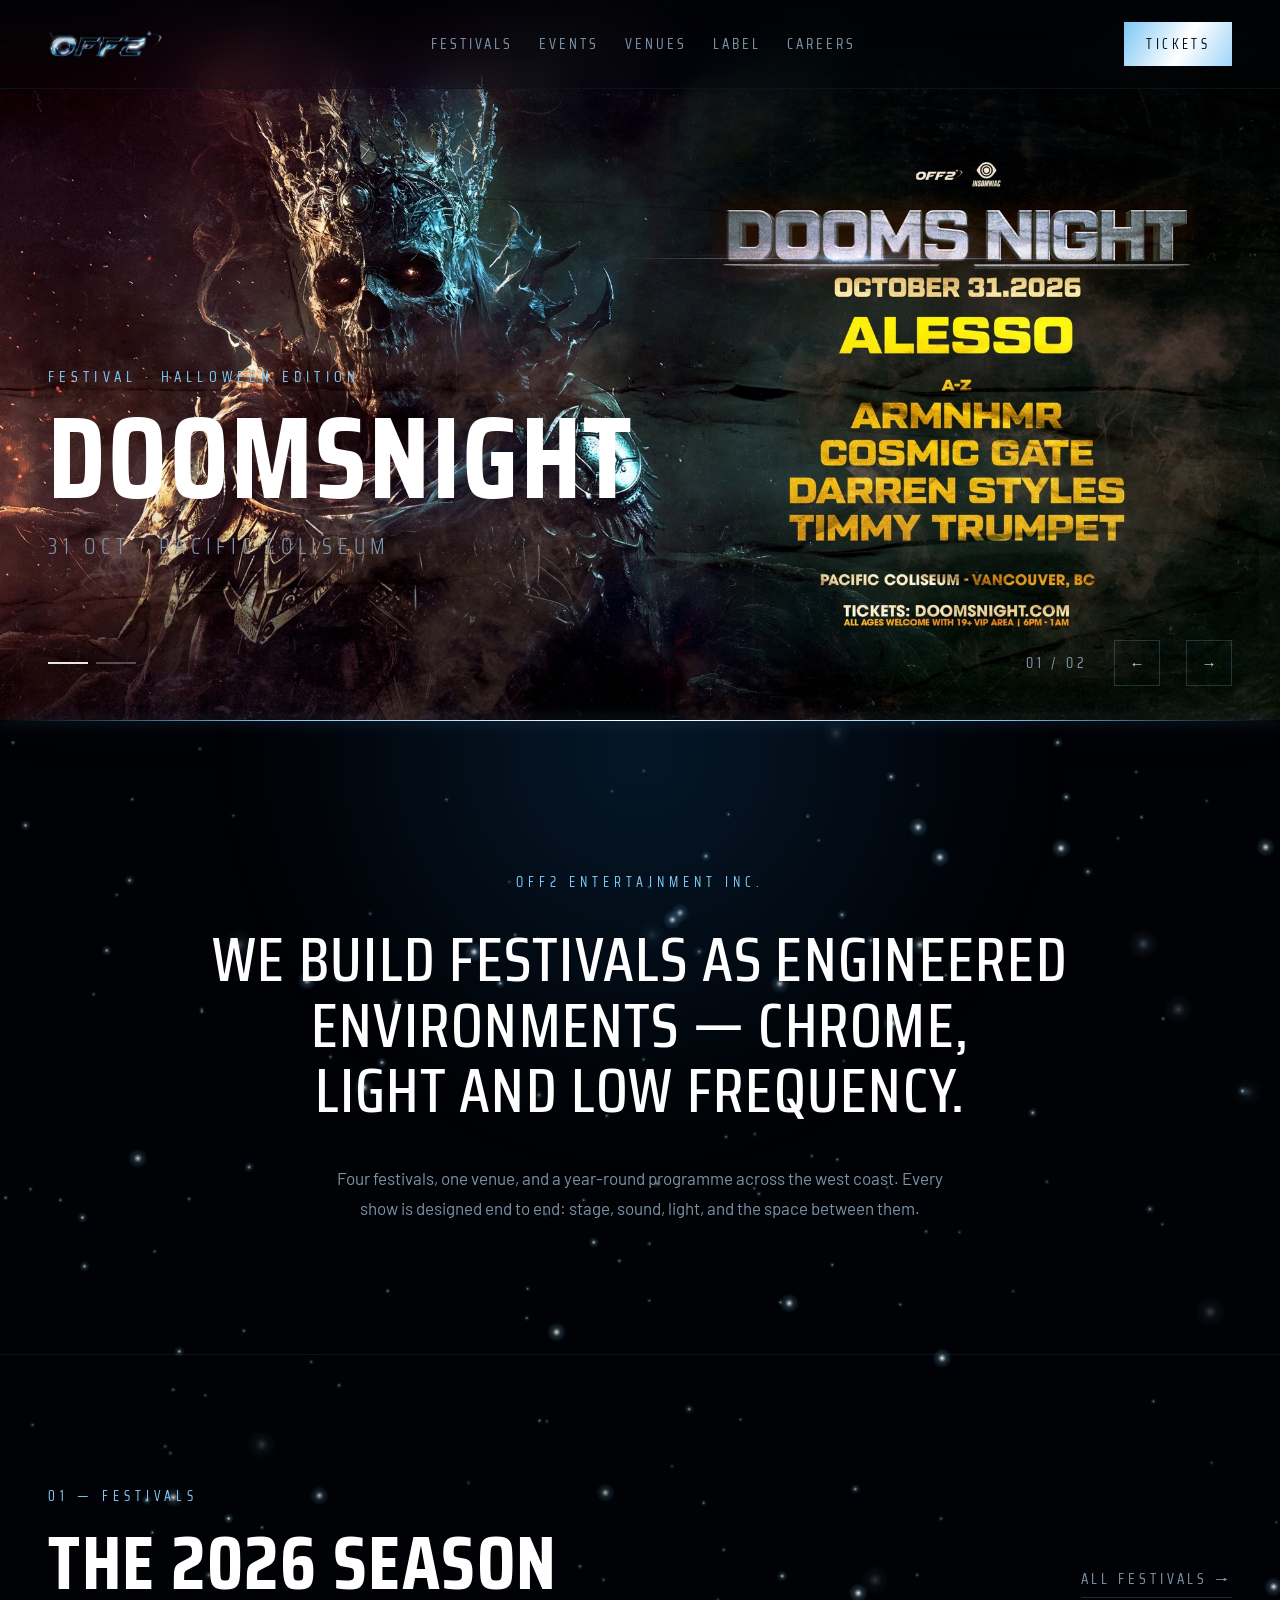
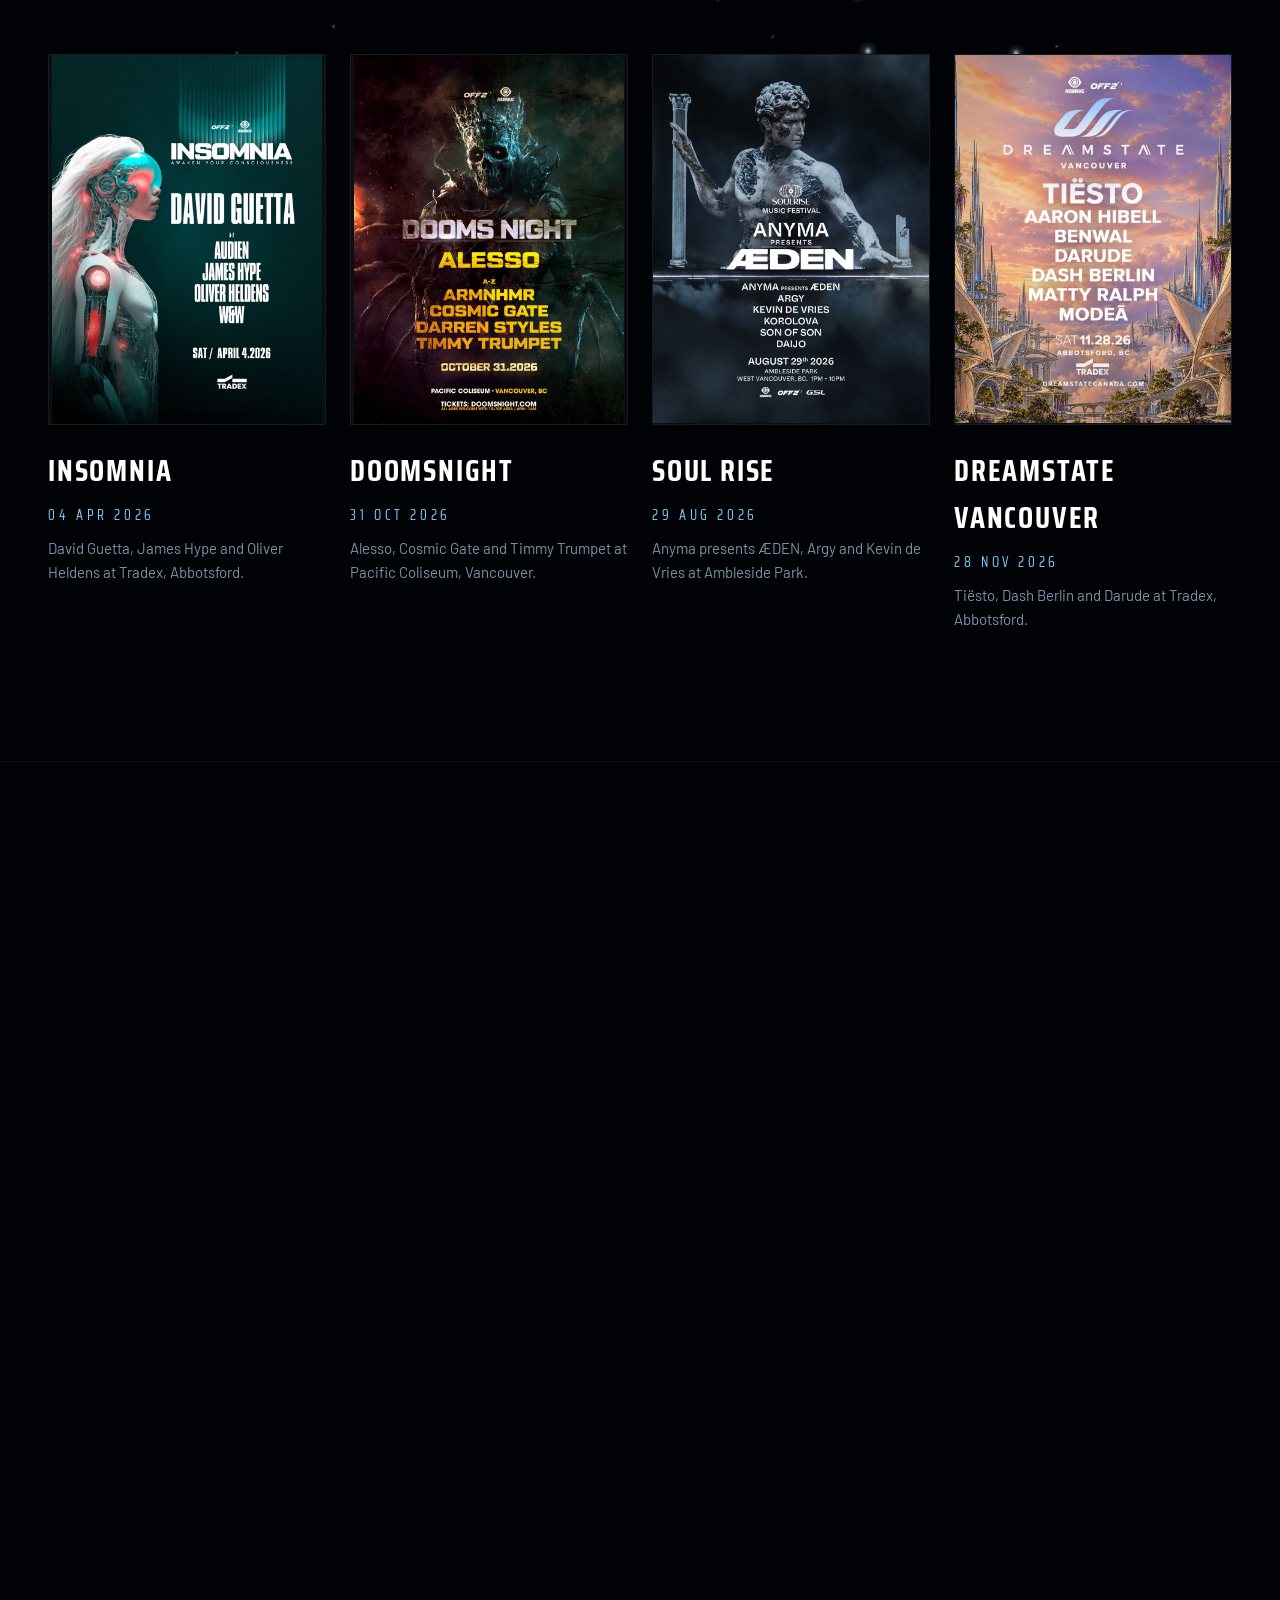
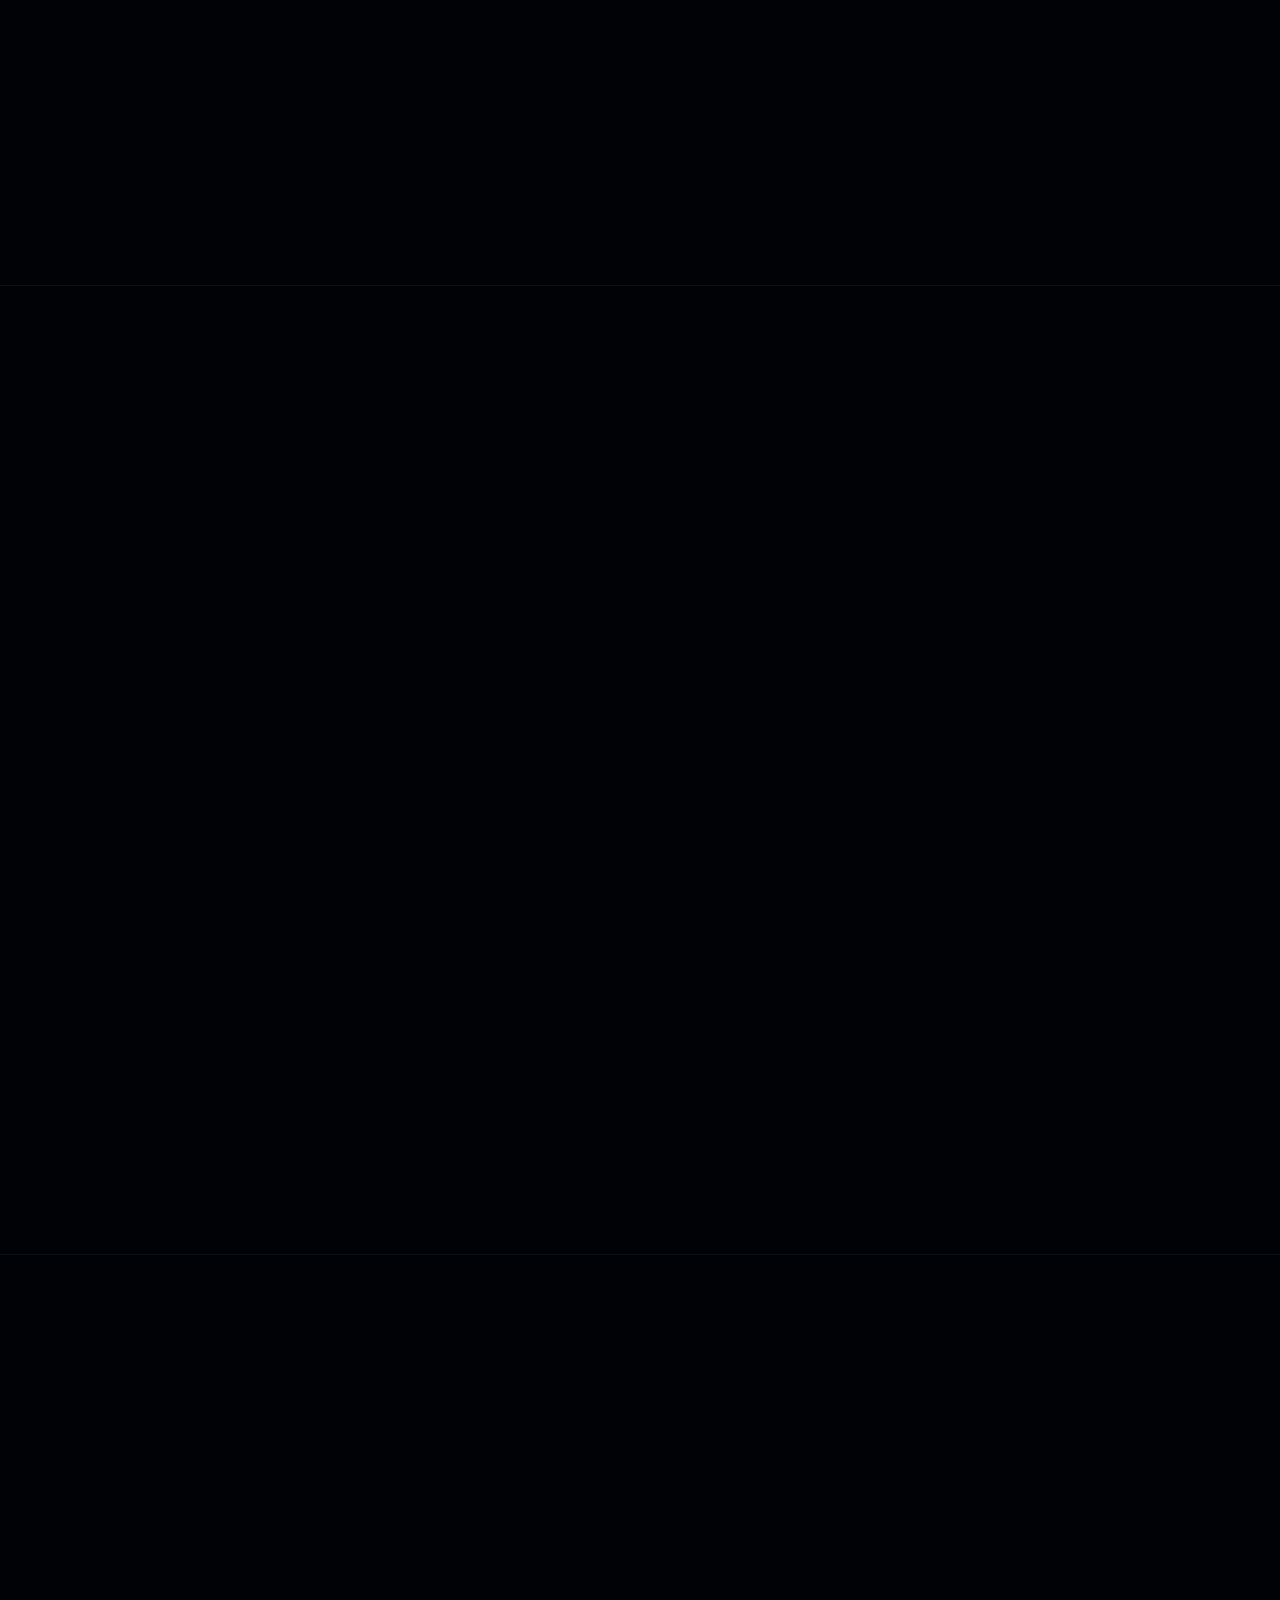
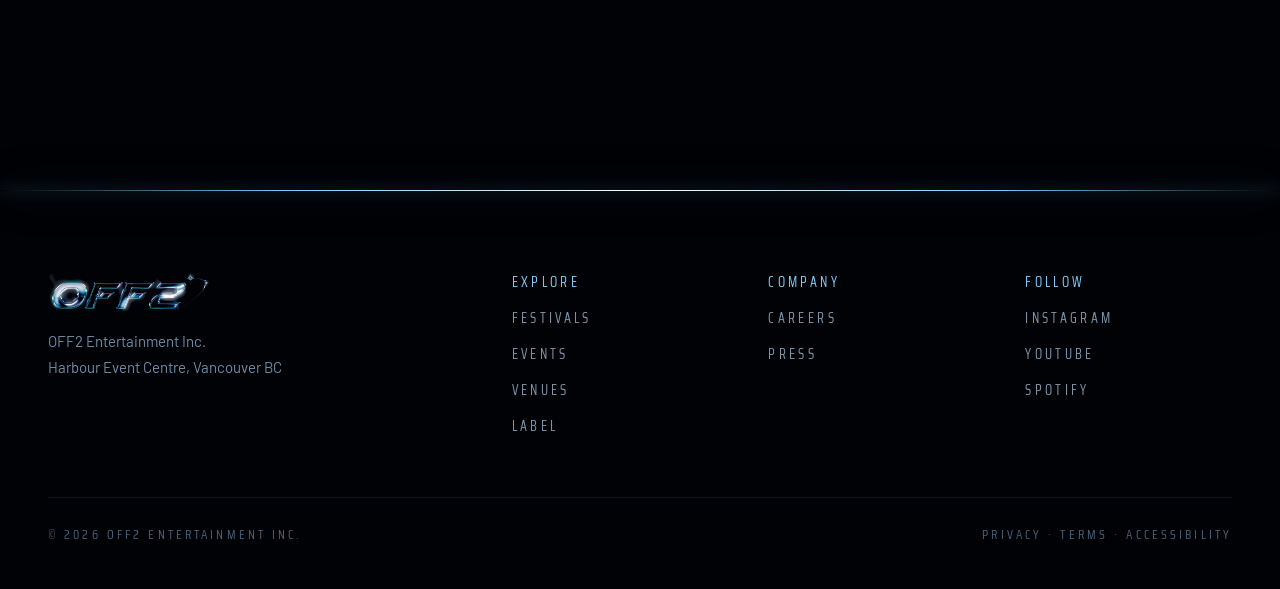
==== index.html @ cd8ee205 "Sync Harbour events from Tixr" ====
<!DOCTYPE html>
<html lang="en">
<head>
<meta charset="utf-8">
<meta name="viewport" content="width=device-width, initial-scale=1">
<title>OFF2 Entertainment — Festivals, Events &amp; the Harbour Event Centre</title>
<meta name="description" content="OFF2 Entertainment Inc. produces four festivals, a year-round event series and operates the Harbour Event Centre on the west coast.">
<link rel="preconnect" href="https://fonts.googleapis.com" />
<link rel="preconnect" href="https://fonts.gstatic.com" crossorigin="" />
<link href="https://fonts.googleapis.com/css2?family=Saira+Condensed:wght@200;300;400;500;600;700;800;900&family=Barlow:wght@300;400;500&display=swap" rel="stylesheet" />
<link rel="stylesheet" href="css/style.css">
</head>
<body>
<div class="wrap">

  <!-- ============ NAV ============ -->
  <nav class="nav" id="site-nav">
    <a href="index.html" class="nav__logo" data-cms="nav.logo" aria-label="OFF2 — home"><img src="images/off2-logo.png" alt="OFF2"></a>
    <div class="nav__links">
      <a href="festivals.html">Festivals</a>
      <a href="events.html">Events</a>
      <a href="venues.html">Venues</a>
      <a href="label.html">Label</a>
      <a href="careers.html">Careers</a>
    </div>
    <a href="events.html" class="nav__cta">Tickets</a>
    <button type="button" class="nav__toggle" id="nav-toggle" aria-label="Toggle menu" aria-expanded="false">
      <svg width="20" height="20" viewBox="0 0 24 24" fill="none" stroke="currentColor" stroke-width="2" stroke-linecap="round"><path d="M3 6h18M3 12h18M3 18h18"/></svg>
    </button>
  </nav>

  <!--
    Pinned backdrop: the starfield and the hero carousel stay stuck to the
    top of the viewport while .page-flow scrolls up over them. Everything in
    .page-flow is opaque so the hero is covered, not seen through. The beam
    sits at the top of .page-flow, so it rides up with the content.
  -->
  <div class="hero-stack">

  <!-- ============ SKY / STARFIELD BACKGROUND ============ -->
  <div class="sky" aria-hidden="true">
    <div class="sky__layer" style="animation: off2Twinkle 7s ease-in-out infinite, off2Float 46s ease-in-out infinite; background-image: radial-gradient(circle 3.2px at 41.22% 52.37%, rgba(226,244,255,0.57) 0%, rgba(226,244,255,0.31) 18%, rgba(150,214,255,0.13) 42%, rgba(150,214,255,0) 100%), radial-gradient(circle 3.2px at 47.81% 11.27%, rgba(226,244,255,0.38) 0%, rgba(226,244,255,0.21) 18%, rgba(150,214,255,0.08) 42%, rgba(150,214,255,0) 100%), radial-gradient(circle 3.2px at 42.50% 89.05%, rgba(226,244,255,0.47) 0%, rgba(226,244,255,0.26) 18%, rgba(150,214,255,0.10) 42%, rgba(150,214,255,0) 100%), radial-gradient(circle 3.2px at 63.11% 13.33%, rgba(226,244,255,0.52) 0%, rgba(226,244,255,0.29) 18%, rgba(150,214,255,0.12) 42%, rgba(150,214,255,0) 100%), radial-gradient(circle 3.2px at 13.53% 60.72%, rgba(226,244,255,0.53) 0%, rgba(226,244,255,0.29) 18%, rgba(150,214,255,0.12) 42%, rgba(150,214,255,0) 100%), radial-gradient(circle 3.2px at 48.39% 50.07%, rgba(226,244,255,0.64) 0%, rgba(226,244,255,0.35) 18%, rgba(150,214,255,0.14) 42%, rgba(150,214,255,0) 100%), radial-gradient(circle 3.2px at 21.22% 74.80%, rgba(226,244,255,0.36) 0%, rgba(226,244,255,0.20) 18%, rgba(150,214,255,0.08) 42%, rgba(150,214,255,0) 100%), radial-gradient(circle 3.2px at 41.15% 54.80%, rgba(226,244,255,0.64) 0%, rgba(226,244,255,0.35) 18%, rgba(150,214,255,0.14) 42%, rgba(150,214,255,0) 100%), radial-gradient(circle 3.2px at 95.24% 96.37%, rgba(226,244,255,0.52) 0%, rgba(226,244,255,0.29) 18%, rgba(150,214,255,0.12) 42%, rgba(150,214,255,0) 100%), radial-gradient(circle 3.2px at 47.40% 38.08%, rgba(226,244,255,0.60) 0%, rgba(226,244,255,0.33) 18%, rgba(150,214,255,0.13) 42%, rgba(150,214,255,0) 100%), radial-gradient(circle 3.2px at 11.90% 72.52%, rgba(226,244,255,0.65) 0%, rgba(226,244,255,0.36) 18%, rgba(150,214,255,0.14) 42%, rgba(150,214,255,0) 100%), radial-gradient(circle 3.2px at 33.41% 0.96%, rgba(226,244,255,0.52) 0%, rgba(226,244,255,0.28) 18%, rgba(150,214,255,0.11) 42%, rgba(150,214,255,0) 100%), radial-gradient(circle 3.2px at 56.91% 13.17%, rgba(226,244,255,0.58) 0%, rgba(226,244,255,0.32) 18%, rgba(150,214,255,0.13) 42%, rgba(150,214,255,0) 100%), radial-gradient(circle 3.2px at 70.57% 97.71%, rgba(226,244,255,0.43) 0%, rgba(226,244,255,0.23) 18%, rgba(150,214,255,0.09) 42%, rgba(150,214,255,0) 100%), radial-gradient(circle 3.2px at 16.04% 61.18%, rgba(226,244,255,0.41) 0%, rgba(226,244,255,0.23) 18%, rgba(150,214,255,0.09) 42%, rgba(150,214,255,0) 100%), radial-gradient(circle 3.2px at 71.95% 4.30%, rgba(226,244,255,0.42) 0%, rgba(226,244,255,0.23) 18%, rgba(150,214,255,0.09) 42%, rgba(150,214,255,0) 100%), radial-gradient(circle 3.2px at 90.87% 30.06%, rgba(226,244,255,0.59) 0%, rgba(226,244,255,0.32) 18%, rgba(150,214,255,0.13) 42%, rgba(150,214,255,0) 100%), radial-gradient(circle 3.2px at 58.93% 44.08%, rgba(226,244,255,0.50) 0%, rgba(226,244,255,0.27) 18%, rgba(150,214,255,0.11) 42%, rgba(150,214,255,0) 100%), radial-gradient(circle 3.2px at 32.33% 88.22%, rgba(226,244,255,0.49) 0%, rgba(226,244,255,0.27) 18%, rgba(150,214,255,0.11) 42%, rgba(150,214,255,0) 100%), radial-gradient(circle 3.2px at 55.68% 99.73%, rgba(226,244,255,0.61) 0%, rgba(226,244,255,0.34) 18%, rgba(150,214,255,0.13) 42%, rgba(150,214,255,0) 100%), radial-gradient(circle 3.2px at 84.15% 97.11%, rgba(226,244,255,0.65) 0%, rgba(226,244,255,0.36) 18%, rgba(150,214,255,0.14) 42%, rgba(150,214,255,0) 100%), radial-gradient(circle 3.2px at 9.12% 19.82%, rgba(226,244,255,0.45) 0%, rgba(226,244,255,0.25) 18%, rgba(150,214,255,0.10) 42%, rgba(150,214,255,0) 100%), radial-gradient(circle 3.2px at 20.83% 90.29%, rgba(226,244,255,0.52) 0%, rgba(226,244,255,0.28) 18%, rgba(150,214,255,0.11) 42%, rgba(150,214,255,0) 100%), radial-gradient(circle 3.2px at 71.34% 5.61%, rgba(226,244,255,0.57) 0%, rgba(226,244,255,0.31) 18%, rgba(150,214,255,0.13) 42%, rgba(150,214,255,0) 100%), radial-gradient(circle 3.2px at 89.18% 13.41%, rgba(226,244,255,0.63) 0%, rgba(226,244,255,0.34) 18%, rgba(150,214,255,0.14) 42%, rgba(150,214,255,0) 100%), radial-gradient(circle 3.2px at 39.79% 18.74%, rgba(226,244,255,0.36) 0%, rgba(226,244,255,0.20) 18%, rgba(150,214,255,0.08) 42%, rgba(150,214,255,0) 100%), radial-gradient(circle 3.2px at 15.77% 29.47%, rgba(226,244,255,0.65) 0%, rgba(226,244,255,0.36) 18%, rgba(150,214,255,0.14) 42%, rgba(150,214,255,0) 100%), radial-gradient(circle 3.2px at 26.49% 60.36%, rgba(226,244,255,0.57) 0%, rgba(226,244,255,0.32) 18%, rgba(150,214,255,0.13) 42%, rgba(150,214,255,0) 100%), radial-gradient(circle 3.2px at 10.33% 11.93%, rgba(226,244,255,0.55) 0%, rgba(226,244,255,0.30) 18%, rgba(150,214,255,0.12) 42%, rgba(150,214,255,0) 100%), radial-gradient(circle 3.2px at 65.41% 41.70%, rgba(226,244,255,0.54) 0%, rgba(226,244,255,0.30) 18%, rgba(150,214,255,0.12) 42%, rgba(150,214,255,0) 100%), radial-gradient(circle 3.2px at 32.35% 88.47%, rgba(226,244,255,0.37) 0%, rgba(226,244,255,0.20) 18%, rgba(150,214,255,0.08) 42%, rgba(150,214,255,0) 100%), radial-gradient(circle 3.2px at 56.72% 39.82%, rgba(226,244,255,0.60) 0%, rgba(226,244,255,0.33) 18%, rgba(150,214,255,0.13) 42%, rgba(150,214,255,0) 100%), radial-gradient(circle 3.2px at 71.91% 27.25%, rgba(226,244,255,0.39) 0%, rgba(226,244,255,0.21) 18%, rgba(150,214,255,0.08) 42%, rgba(150,214,255,0) 100%), radial-gradient(circle 3.2px at 63.97% 15.32%, rgba(226,244,255,0.41) 0%, rgba(226,244,255,0.23) 18%, rgba(150,214,255,0.09) 42%, rgba(150,214,255,0) 100%), radial-gradient(circle 3.2px at 59.29% 44.53%, rgba(226,244,255,0.63) 0%, rgba(226,244,255,0.35) 18%, rgba(150,214,255,0.14) 42%, rgba(150,214,255,0) 100%), radial-gradient(circle 3.2px at 13.31% 65.96%, rgba(226,244,255,0.48) 0%, rgba(226,244,255,0.26) 18%, rgba(150,214,255,0.11) 42%, rgba(150,214,255,0) 100%), radial-gradient(circle 3.2px at 71.65% 76.03%, rgba(226,244,255,0.50) 0%, rgba(226,244,255,0.27) 18%, rgba(150,214,255,0.11) 42%, rgba(150,214,255,0) 100%), radial-gradient(circle 3.2px at 22.24% 74.10%, rgba(226,244,255,0.47) 0%, rgba(226,244,255,0.26) 18%, rgba(150,214,255,0.10) 42%, rgba(150,214,255,0) 100%), radial-gradient(circle 3.2px at 1.02% 7.24%, rgba(226,244,255,0.63) 0%, rgba(226,244,255,0.35) 18%, rgba(150,214,255,0.14) 42%, rgba(150,214,255,0) 100%), radial-gradient(circle 3.2px at 7.31% 28.04%, rgba(226,244,255,0.48) 0%, rgba(226,244,255,0.26) 18%, rgba(150,214,255,0.10) 42%, rgba(150,214,255,0) 100%), radial-gradient(circle 3.2px at 28.91% 21.38%, rgba(226,244,255,0.49) 0%, rgba(226,244,255,0.27) 18%, rgba(150,214,255,0.11) 42%, rgba(150,214,255,0) 100%), radial-gradient(circle 3.2px at 90.11% 61.68%, rgba(226,244,255,0.60) 0%, rgba(226,244,255,0.33) 18%, rgba(150,214,255,0.13) 42%, rgba(150,214,255,0) 100%), radial-gradient(circle 3.2px at 12.65% 92.05%, rgba(226,244,255,0.46) 0%, rgba(226,244,255,0.25) 18%, rgba(150,214,255,0.10) 42%, rgba(150,214,255,0) 100%), radial-gradient(circle 3.2px at 42.72% 63.33%, rgba(226,244,255,0.40) 0%, rgba(226,244,255,0.22) 18%, rgba(150,214,255,0.09) 42%, rgba(150,214,255,0) 100%), radial-gradient(circle 3.2px at 72.36% 47.65%, rgba(226,244,255,0.53) 0%, rgba(226,244,255,0.29) 18%, rgba(150,214,255,0.12) 42%, rgba(150,214,255,0) 100%), radial-gradient(circle 3.2px at 99.72% 71.68%, rgba(226,244,255,0.34) 0%, rgba(226,244,255,0.19) 18%, rgba(150,214,255,0.07) 42%, rgba(150,214,255,0) 100%), radial-gradient(circle 3.2px at 18.23% 13.28%, rgba(226,244,255,0.43) 0%, rgba(226,244,255,0.23) 18%, rgba(150,214,255,0.09) 42%, rgba(150,214,255,0) 100%), radial-gradient(circle 3.2px at 74.96% 47.70%, rgba(226,244,255,0.39) 0%, rgba(226,244,255,0.21) 18%, rgba(150,214,255,0.09) 42%, rgba(150,214,255,0) 100%), radial-gradient(circle 3.2px at 36.60% 68.42%, rgba(226,244,255,0.35) 0%, rgba(226,244,255,0.19) 18%, rgba(150,214,255,0.08) 42%, rgba(150,214,255,0) 100%), radial-gradient(circle 3.2px at 0.44% 44.86%, rgba(226,244,255,0.63) 0%, rgba(226,244,255,0.35) 18%, rgba(150,214,255,0.14) 42%, rgba(150,214,255,0) 100%), radial-gradient(circle 3.2px at 62.03% 3.39%, rgba(226,244,255,0.40) 0%, rgba(226,244,255,0.22) 18%, rgba(150,214,255,0.09) 42%, rgba(150,214,255,0) 100%), radial-gradient(circle 3.2px at 52.50% 67.05%, rgba(226,244,255,0.35) 0%, rgba(226,244,255,0.19) 18%, rgba(150,214,255,0.08) 42%, rgba(150,214,255,0) 100%), radial-gradient(circle 3.2px at 50.74% 48.66%, rgba(226,244,255,0.52) 0%, rgba(226,244,255,0.29) 18%, rgba(150,214,255,0.11) 42%, rgba(150,214,255,0) 100%), radial-gradient(circle 3.2px at 81.79% 43.54%, rgba(226,244,255,0.46) 0%, rgba(226,244,255,0.25) 18%, rgba(150,214,255,0.10) 42%, rgba(150,214,255,0) 100%), radial-gradient(circle 3.2px at 26.06% 80.28%, rgba(226,244,255,0.55) 0%, rgba(226,244,255,0.30) 18%, rgba(150,214,255,0.12) 42%, rgba(150,214,255,0) 100%), radial-gradient(circle 3.2px at 73.52% 71.37%, rgba(226,244,255,0.49) 0%, rgba(226,244,255,0.27) 18%, rgba(150,214,255,0.11) 42%, rgba(150,214,255,0) 100%), radial-gradient(circle 3.2px at 67.37% 88.82%, rgba(226,244,255,0.34) 0%, rgba(226,244,255,0.19) 18%, rgba(150,214,255,0.08) 42%, rgba(150,214,255,0) 100%), radial-gradient(circle 3.2px at 45.32% 75.32%, rgba(226,244,255,0.59) 0%, rgba(226,244,255,0.32) 18%, rgba(150,214,255,0.13) 42%, rgba(150,214,255,0) 100%), radial-gradient(circle 3.2px at 63.98% 3.64%, rgba(226,244,255,0.50) 0%, rgba(226,244,255,0.27) 18%, rgba(150,214,255,0.11) 42%, rgba(150,214,255,0) 100%), radial-gradient(circle 3.2px at 82.55% 81.93%, rgba(226,244,255,0.43) 0%, rgba(226,244,255,0.24) 18%, rgba(150,214,255,0.09) 42%, rgba(150,214,255,0) 100%), radial-gradient(circle 3.2px at 34.89% 11.95%, rgba(226,244,255,0.49) 0%, rgba(226,244,255,0.27) 18%, rgba(150,214,255,0.11) 42%, rgba(150,214,255,0) 100%), radial-gradient(circle 3.2px at 47.15% 76.43%, rgba(226,244,255,0.46) 0%, rgba(226,244,255,0.25) 18%, rgba(150,214,255,0.10) 42%, rgba(150,214,255,0) 100%), radial-gradient(circle 3.2px at 56.08% 78.08%, rgba(226,244,255,0.37) 0%, rgba(226,244,255,0.21) 18%, rgba(150,214,255,0.08) 42%, rgba(150,214,255,0) 100%), radial-gradient(circle 3.2px at 45.59% 45.05%, rgba(226,244,255,0.59) 0%, rgba(226,244,255,0.33) 18%, rgba(150,214,255,0.13) 42%, rgba(150,214,255,0) 100%), radial-gradient(circle 3.2px at 69.32% 43.98%, rgba(226,244,255,0.49) 0%, rgba(226,244,255,0.27) 18%, rgba(150,214,255,0.11) 42%, rgba(150,214,255,0) 100%), radial-gradient(circle 3.2px at 90.81% 47.05%, rgba(226,244,255,0.43) 0%, rgba(226,244,255,0.24) 18%, rgba(150,214,255,0.09) 42%, rgba(150,214,255,0) 100%), radial-gradient(circle 3.2px at 2.38% 44.14%, rgba(226,244,255,0.52) 0%, rgba(226,244,255,0.29) 18%, rgba(150,214,255,0.11) 42%, rgba(150,214,255,0) 100%), radial-gradient(circle 3.2px at 14.78% 44.95%, rgba(226,244,255,0.58) 0%, rgba(226,244,255,0.32) 18%, rgba(150,214,255,0.13) 42%, rgba(150,214,255,0) 100%), radial-gradient(circle 3.2px at 4.72% 45.05%, rgba(226,244,255,0.65) 0%, rgba(226,244,255,0.36) 18%, rgba(150,214,255,0.14) 42%, rgba(150,214,255,0) 100%), radial-gradient(circle 3.2px at 57.85% 63.18%, rgba(226,244,255,0.43) 0%, rgba(226,244,255,0.23) 18%, rgba(150,214,255,0.09) 42%, rgba(150,214,255,0) 100%), radial-gradient(circle 3.2px at 50.29% 9.58%, rgba(226,244,255,0.43) 0%, rgba(226,244,255,0.24) 18%, rgba(150,214,255,0.09) 42%, rgba(150,214,255,0) 100%), radial-gradient(circle 3.2px at 94.27% 12.06%, rgba(226,244,255,0.38) 0%, rgba(226,244,255,0.21) 18%, rgba(150,214,255,0.08) 42%, rgba(150,214,255,0) 100%), radial-gradient(circle 3.2px at 59.52% 98.08%, rgba(226,244,255,0.47) 0%, rgba(226,244,255,0.26) 18%, rgba(150,214,255,0.10) 42%, rgba(150,214,255,0) 100%), radial-gradient(circle 3.2px at 73.89% 26.47%, rgba(226,244,255,0.56) 0%, rgba(226,244,255,0.31) 18%, rgba(150,214,255,0.12) 42%, rgba(150,214,255,0) 100%), radial-gradient(circle 3.2px at 12.90% 65.41%, rgba(226,244,255,0.48) 0%, rgba(226,244,255,0.26) 18%, rgba(150,214,255,0.11) 42%, rgba(150,214,255,0) 100%), radial-gradient(circle 3.2px at 85.84% 99.47%, rgba(226,244,255,0.35) 0%, rgba(226,244,255,0.19) 18%, rgba(150,214,255,0.08) 42%, rgba(150,214,255,0) 100%), radial-gradient(circle 3.2px at 36.34% 87.98%, rgba(226,244,255,0.37) 0%, rgba(226,244,255,0.21) 18%, rgba(150,214,255,0.08) 42%, rgba(150,214,255,0) 100%), radial-gradient(circle 3.2px at 18.51% 82.48%, rgba(226,244,255,0.46) 0%, rgba(226,244,255,0.26) 18%, rgba(150,214,255,0.10) 42%, rgba(150,214,255,0) 100%), radial-gradient(circle 3.2px at 50.71% 19.18%, rgba(226,244,255,0.51) 0%, rgba(226,244,255,0.28) 18%, rgba(150,214,255,0.11) 42%, rgba(150,214,255,0) 100%), radial-gradient(circle 3.2px at 40.25% 23.13%, rgba(226,244,255,0.65) 0%, rgba(226,244,255,0.36) 18%, rgba(150,214,255,0.14) 42%, rgba(150,214,255,0) 100%), radial-gradient(circle 3.2px at 14.96% 3.80%, rgba(226,244,255,0.44) 0%, rgba(226,244,255,0.24) 18%, rgba(150,214,255,0.10) 42%, rgba(150,214,255,0) 100%), radial-gradient(circle 3.2px at 42.63% 46.21%, rgba(226,244,255,0.65) 0%, rgba(226,244,255,0.36) 18%, rgba(150,214,255,0.14) 42%, rgba(150,214,255,0) 100%), radial-gradient(circle 3.2px at 24.32% 58.43%, rgba(226,244,255,0.51) 0%, rgba(226,244,255,0.28) 18%, rgba(150,214,255,0.11) 42%, rgba(150,214,255,0) 100%), radial-gradient(circle 3.2px at 13.45% 1.98%, rgba(226,244,255,0.57) 0%, rgba(226,244,255,0.32) 18%, rgba(150,214,255,0.13) 42%, rgba(150,214,255,0) 100%), radial-gradient(circle 3.2px at 71.70% 10.77%, rgba(226,244,255,0.45) 0%, rgba(226,244,255,0.25) 18%, rgba(150,214,255,0.10) 42%, rgba(150,214,255,0) 100%), radial-gradient(circle 3.2px at 42.15% 63.28%, rgba(226,244,255,0.66) 0%, rgba(226,244,255,0.36) 18%, rgba(150,214,255,0.14) 42%, rgba(150,214,255,0) 100%), radial-gradient(circle 3.2px at 88.76% 9.67%, rgba(226,244,255,0.45) 0%, rgba(226,244,255,0.25) 18%, rgba(150,214,255,0.10) 42%, rgba(150,214,255,0) 100%), radial-gradient(circle 3.2px at 58.97% 39.58%, rgba(226,244,255,0.44) 0%, rgba(226,244,255,0.24) 18%, rgba(150,214,255,0.10) 42%, rgba(150,214,255,0) 100%), radial-gradient(circle 3.2px at 65.02% 50.40%, rgba(226,244,255,0.64) 0%, rgba(226,244,255,0.35) 18%, rgba(150,214,255,0.14) 42%, rgba(150,214,255,0) 100%), radial-gradient(circle 3.2px at 60.37% 81.14%, rgba(226,244,255,0.37) 0%, rgba(226,244,255,0.20) 18%, rgba(150,214,255,0.08) 42%, rgba(150,214,255,0) 100%), radial-gradient(circle 3.2px at 15.58% 92.71%, rgba(226,244,255,0.51) 0%, rgba(226,244,255,0.28) 18%, rgba(150,214,255,0.11) 42%, rgba(150,214,255,0) 100%), radial-gradient(circle 3.2px at 60.97% 53.50%, rgba(226,244,255,0.65) 0%, rgba(226,244,255,0.36) 18%, rgba(150,214,255,0.14) 42%, rgba(150,214,255,0) 100%), radial-gradient(circle 3.2px at 38.38% 31.61%, rgba(226,244,255,0.62) 0%, rgba(226,244,255,0.34) 18%, rgba(150,214,255,0.14) 42%, rgba(150,214,255,0) 100%), radial-gradient(circle 3.2px at 79.15% 52.59%, rgba(226,244,255,0.36) 0%, rgba(226,244,255,0.20) 18%, rgba(150,214,255,0.08) 42%, rgba(150,214,255,0) 100%), radial-gradient(circle 3.2px at 70.33% 53.68%, rgba(226,244,255,0.53) 0%, rgba(226,244,255,0.29) 18%, rgba(150,214,255,0.12) 42%, rgba(150,214,255,0) 100%), radial-gradient(circle 3.2px at 25.82% 33.22%, rgba(226,244,255,0.55) 0%, rgba(226,244,255,0.30) 18%, rgba(150,214,255,0.12) 42%, rgba(150,214,255,0) 100%), radial-gradient(circle 3.2px at 54.97% 70.08%, rgba(226,244,255,0.65) 0%, rgba(226,244,255,0.36) 18%, rgba(150,214,255,0.14) 42%, rgba(150,214,255,0) 100%), radial-gradient(circle 3.2px at 56.54% 73.96%, rgba(226,244,255,0.54) 0%, rgba(226,244,255,0.30) 18%, rgba(150,214,255,0.12) 42%, rgba(150,214,255,0) 100%), radial-gradient(circle 3.2px at 15.62% 7.76%, rgba(226,244,255,0.44) 0%, rgba(226,244,255,0.24) 18%, rgba(150,214,255,0.10) 42%, rgba(150,214,255,0) 100%), radial-gradient(circle 3.2px at 34.17% 87.74%, rgba(226,244,255,0.54) 0%, rgba(226,244,255,0.30) 18%, rgba(150,214,255,0.12) 42%, rgba(150,214,255,0) 100%), radial-gradient(circle 3.2px at 63.42% 41.41%, rgba(226,244,255,0.51) 0%, rgba(226,244,255,0.28) 18%, rgba(150,214,255,0.11) 42%, rgba(150,214,255,0) 100%), radial-gradient(circle 3.2px at 19.05% 55.85%, rgba(226,244,255,0.63) 0%, rgba(226,244,255,0.34) 18%, rgba(150,214,255,0.14) 42%, rgba(150,214,255,0) 100%), radial-gradient(circle 3.2px at 84.97% 82.86%, rgba(226,244,255,0.65) 0%, rgba(226,244,255,0.36) 18%, rgba(150,214,255,0.14) 42%, rgba(150,214,255,0) 100%), radial-gradient(circle 3.2px at 20.47% 72.11%, rgba(226,244,255,0.58) 0%, rgba(226,244,255,0.32) 18%, rgba(150,214,255,0.13) 42%, rgba(150,214,255,0) 100%), radial-gradient(circle 3.2px at 2.54% 63.63%, rgba(226,244,255,0.51) 0%, rgba(226,244,255,0.28) 18%, rgba(150,214,255,0.11) 42%, rgba(150,214,255,0) 100%), radial-gradient(circle 3.2px at 79.43% 95.00%, rgba(226,244,255,0.38) 0%, rgba(226,244,255,0.21) 18%, rgba(150,214,255,0.08) 42%, rgba(150,214,255,0) 100%), radial-gradient(circle 3.2px at 71.74% 93.27%, rgba(226,244,255,0.44) 0%, rgba(226,244,255,0.24) 18%, rgba(150,214,255,0.10) 42%, rgba(150,214,255,0) 100%), radial-gradient(circle 3.2px at 50.28% 33.42%, rgba(226,244,255,0.49) 0%, rgba(226,244,255,0.27) 18%, rgba(150,214,255,0.11) 42%, rgba(150,214,255,0) 100%), radial-gradient(circle 3.2px at 87.01% 0.81%, rgba(226,244,255,0.44) 0%, rgba(226,244,255,0.24) 18%, rgba(150,214,255,0.10) 42%, rgba(150,214,255,0) 100%), radial-gradient(circle 3.2px at 40.04% 26.79%, rgba(226,244,255,0.52) 0%, rgba(226,244,255,0.29) 18%, rgba(150,214,255,0.11) 42%, rgba(150,214,255,0) 100%), radial-gradient(circle 3.2px at 12.08% 49.29%, rgba(226,244,255,0.49) 0%, rgba(226,244,255,0.27) 18%, rgba(150,214,255,0.11) 42%, rgba(150,214,255,0) 100%), radial-gradient(circle 3.2px at 65.91% 33.55%, rgba(226,244,255,0.37) 0%, rgba(226,244,255,0.21) 18%, rgba(150,214,255,0.08) 42%, rgba(150,214,255,0) 100%), radial-gradient(circle 3.2px at 41.99% 23.42%, rgba(226,244,255,0.46) 0%, rgba(226,244,255,0.25) 18%, rgba(150,214,255,0.10) 42%, rgba(150,214,255,0) 100%), radial-gradient(circle 3.2px at 30.29% 52.56%, rgba(226,244,255,0.66) 0%, rgba(226,244,255,0.36) 18%, rgba(150,214,255,0.14) 42%, rgba(150,214,255,0) 100%), radial-gradient(circle 3.2px at 94.65% 66.76%, rgba(226,244,255,0.35) 0%, rgba(226,244,255,0.19) 18%, rgba(150,214,255,0.08) 42%, rgba(150,214,255,0) 100%), radial-gradient(circle 3.2px at 50.73% 53.36%, rgba(226,244,255,0.46) 0%, rgba(226,244,255,0.25) 18%, rgba(150,214,255,0.10) 42%, rgba(150,214,255,0) 100%), radial-gradient(circle 3.2px at 87.35% 15.15%, rgba(226,244,255,0.45) 0%, rgba(226,244,255,0.24) 18%, rgba(150,214,255,0.10) 42%, rgba(150,214,255,0) 100%), radial-gradient(circle 3.2px at 15.76% 29.29%, rgba(226,244,255,0.41) 0%, rgba(226,244,255,0.23) 18%, rgba(150,214,255,0.09) 42%, rgba(150,214,255,0) 100%);"></div>
    <div class="sky__layer" style="animation: off2Twinkle 5.2s ease-in-out infinite reverse, off2Float 34s ease-in-out infinite; background-image: radial-gradient(circle 5.5px at 30.93% 28.71%, rgba(236,249,255,0.87) 0%, rgba(236,249,255,0.48) 18%, rgba(126,200,245,0.19) 42%, rgba(126,200,245,0) 100%), radial-gradient(circle 5.5px at 51.33% 43.67%, rgba(236,249,255,0.59) 0%, rgba(236,249,255,0.32) 18%, rgba(126,200,245,0.13) 42%, rgba(126,200,245,0) 100%), radial-gradient(circle 5.5px at 39.08% 27.13%, rgba(236,249,255,0.78) 0%, rgba(236,249,255,0.43) 18%, rgba(126,200,245,0.17) 42%, rgba(126,200,245,0) 100%), radial-gradient(circle 5.5px at 55.15% 16.62%, rgba(236,249,255,0.75) 0%, rgba(236,249,255,0.41) 18%, rgba(126,200,245,0.16) 42%, rgba(126,200,245,0) 100%), radial-gradient(circle 5.5px at 80.68% 37.83%, rgba(236,249,255,0.75) 0%, rgba(236,249,255,0.41) 18%, rgba(126,200,245,0.16) 42%, rgba(126,200,245,0) 100%), radial-gradient(circle 5.5px at 10.29% 86.78%, rgba(236,249,255,0.71) 0%, rgba(236,249,255,0.39) 18%, rgba(126,200,245,0.16) 42%, rgba(126,200,245,0) 100%), radial-gradient(circle 5.5px at 46.39% 48.54%, rgba(236,249,255,0.81) 0%, rgba(236,249,255,0.44) 18%, rgba(126,200,245,0.18) 42%, rgba(126,200,245,0) 100%), radial-gradient(circle 5.5px at 10.12% 18.62%, rgba(236,249,255,0.68) 0%, rgba(236,249,255,0.37) 18%, rgba(126,200,245,0.15) 42%, rgba(126,200,245,0) 100%), radial-gradient(circle 5.5px at 77.45% 90.46%, rgba(236,249,255,0.79) 0%, rgba(236,249,255,0.43) 18%, rgba(126,200,245,0.17) 42%, rgba(126,200,245,0) 100%), radial-gradient(circle 5.5px at 54.62% 24.52%, rgba(236,249,255,0.50) 0%, rgba(236,249,255,0.28) 18%, rgba(126,200,245,0.11) 42%, rgba(126,200,245,0) 100%), radial-gradient(circle 5.5px at 61.11% 76.12%, rgba(236,249,255,0.83) 0%, rgba(236,249,255,0.46) 18%, rgba(126,200,245,0.18) 42%, rgba(126,200,245,0) 100%), radial-gradient(circle 5.5px at 67.14% 99.36%, rgba(236,249,255,0.88) 0%, rgba(236,249,255,0.48) 18%, rgba(126,200,245,0.19) 42%, rgba(126,200,245,0) 100%), radial-gradient(circle 5.5px at 89.83% 45.79%, rgba(236,249,255,0.56) 0%, rgba(236,249,255,0.31) 18%, rgba(126,200,245,0.12) 42%, rgba(126,200,245,0) 100%), radial-gradient(circle 5.5px at 66.82% 68.93%, rgba(236,249,255,0.66) 0%, rgba(236,249,255,0.36) 18%, rgba(126,200,245,0.15) 42%, rgba(126,200,245,0) 100%), radial-gradient(circle 5.5px at 21.45% 97.30%, rgba(236,249,255,0.64) 0%, rgba(236,249,255,0.35) 18%, rgba(126,200,245,0.14) 42%, rgba(126,200,245,0) 100%), radial-gradient(circle 5.5px at 42.10% 36.37%, rgba(236,249,255,0.50) 0%, rgba(236,249,255,0.28) 18%, rgba(126,200,245,0.11) 42%, rgba(126,200,245,0) 100%), radial-gradient(circle 5.5px at 3.33% 4.65%, rgba(236,249,255,0.72) 0%, rgba(236,249,255,0.39) 18%, rgba(126,200,245,0.16) 42%, rgba(126,200,245,0) 100%), radial-gradient(circle 5.5px at 68.03% 23.59%, rgba(236,249,255,0.66) 0%, rgba(236,249,255,0.36) 18%, rgba(126,200,245,0.14) 42%, rgba(126,200,245,0) 100%), radial-gradient(circle 5.5px at 69.62% 10.07%, rgba(236,249,255,0.87) 0%, rgba(236,249,255,0.48) 18%, rgba(126,200,245,0.19) 42%, rgba(126,200,245,0) 100%), radial-gradient(circle 5.5px at 39.97% 93.59%, rgba(236,249,255,0.71) 0%, rgba(236,249,255,0.39) 18%, rgba(126,200,245,0.16) 42%, rgba(126,200,245,0) 100%), radial-gradient(circle 5.5px at 6.44% 46.49%, rgba(236,249,255,0.79) 0%, rgba(236,249,255,0.43) 18%, rgba(126,200,245,0.17) 42%, rgba(126,200,245,0) 100%), radial-gradient(circle 5.5px at 34.33% 98.53%, rgba(236,249,255,0.82) 0%, rgba(236,249,255,0.45) 18%, rgba(126,200,245,0.18) 42%, rgba(126,200,245,0) 100%), radial-gradient(circle 5.5px at 8.29% 93.80%, rgba(236,249,255,0.50) 0%, rgba(236,249,255,0.28) 18%, rgba(126,200,245,0.11) 42%, rgba(126,200,245,0) 100%), radial-gradient(circle 5.5px at 82.63% 7.24%, rgba(236,249,255,0.71) 0%, rgba(236,249,255,0.39) 18%, rgba(126,200,245,0.16) 42%, rgba(126,200,245,0) 100%), radial-gradient(circle 5.5px at 29.84% 33.68%, rgba(236,249,255,0.81) 0%, rgba(236,249,255,0.45) 18%, rgba(126,200,245,0.18) 42%, rgba(126,200,245,0) 100%), radial-gradient(circle 5.5px at 74.48% 25.60%, rgba(236,249,255,0.82) 0%, rgba(236,249,255,0.45) 18%, rgba(126,200,245,0.18) 42%, rgba(126,200,245,0) 100%), radial-gradient(circle 5.5px at 49.59% 99.77%, rgba(236,249,255,0.67) 0%, rgba(236,249,255,0.37) 18%, rgba(126,200,245,0.15) 42%, rgba(126,200,245,0) 100%), radial-gradient(circle 5.5px at 20.77% 88.61%, rgba(236,249,255,0.58) 0%, rgba(236,249,255,0.32) 18%, rgba(126,200,245,0.13) 42%, rgba(126,200,245,0) 100%), radial-gradient(circle 5.5px at 17.86% 71.37%, rgba(236,249,255,0.87) 0%, rgba(236,249,255,0.48) 18%, rgba(126,200,245,0.19) 42%, rgba(126,200,245,0) 100%), radial-gradient(circle 5.5px at 83.30% 11.74%, rgba(236,249,255,0.76) 0%, rgba(236,249,255,0.42) 18%, rgba(126,200,245,0.17) 42%, rgba(126,200,245,0) 100%), radial-gradient(circle 5.5px at 11.47% 69.85%, rgba(236,249,255,0.81) 0%, rgba(236,249,255,0.45) 18%, rgba(126,200,245,0.18) 42%, rgba(126,200,245,0) 100%), radial-gradient(circle 5.5px at 26.48% 26.73%, rgba(236,249,255,0.86) 0%, rgba(236,249,255,0.47) 18%, rgba(126,200,245,0.19) 42%, rgba(126,200,245,0) 100%), radial-gradient(circle 5.5px at 33.09% 88.62%, rgba(236,249,255,0.80) 0%, rgba(236,249,255,0.44) 18%, rgba(126,200,245,0.18) 42%, rgba(126,200,245,0) 100%), radial-gradient(circle 5.5px at 16.31% 76.04%, rgba(236,249,255,0.51) 0%, rgba(236,249,255,0.28) 18%, rgba(126,200,245,0.11) 42%, rgba(126,200,245,0) 100%), radial-gradient(circle 5.5px at 8.34% 24.42%, rgba(236,249,255,0.71) 0%, rgba(236,249,255,0.39) 18%, rgba(126,200,245,0.16) 42%, rgba(126,200,245,0) 100%), radial-gradient(circle 5.5px at 1.99% 14.08%, rgba(236,249,255,0.73) 0%, rgba(236,249,255,0.40) 18%, rgba(126,200,245,0.16) 42%, rgba(126,200,245,0) 100%), radial-gradient(circle 5.5px at 53.84% 62.32%, rgba(236,249,255,0.61) 0%, rgba(236,249,255,0.33) 18%, rgba(126,200,245,0.13) 42%, rgba(126,200,245,0) 100%), radial-gradient(circle 5.5px at 84.99% 17.91%, rgba(236,249,255,0.64) 0%, rgba(236,249,255,0.35) 18%, rgba(126,200,245,0.14) 42%, rgba(126,200,245,0) 100%), radial-gradient(circle 5.5px at 14.01% 57.56%, rgba(236,249,255,0.73) 0%, rgba(236,249,255,0.40) 18%, rgba(126,200,245,0.16) 42%, rgba(126,200,245,0) 100%), radial-gradient(circle 5.5px at 6.60% 50.52%, rgba(236,249,255,0.74) 0%, rgba(236,249,255,0.41) 18%, rgba(126,200,245,0.16) 42%, rgba(126,200,245,0) 100%), radial-gradient(circle 5.5px at 65.78% 21.47%, rgba(236,249,255,0.70) 0%, rgba(236,249,255,0.38) 18%, rgba(126,200,245,0.15) 42%, rgba(126,200,245,0) 100%), radial-gradient(circle 5.5px at 28.00% 75.40%, rgba(236,249,255,0.77) 0%, rgba(236,249,255,0.42) 18%, rgba(126,200,245,0.17) 42%, rgba(126,200,245,0) 100%), radial-gradient(circle 5.5px at 19.46% 42.32%, rgba(236,249,255,0.67) 0%, rgba(236,249,255,0.37) 18%, rgba(126,200,245,0.15) 42%, rgba(126,200,245,0) 100%), radial-gradient(circle 5.5px at 97.07% 36.03%, rgba(236,249,255,0.75) 0%, rgba(236,249,255,0.41) 18%, rgba(126,200,245,0.16) 42%, rgba(126,200,245,0) 100%);"></div>
    <div class="sky__layer" style="animation: off2Twinkle 3.6s ease-in-out infinite, off2Float 26s ease-in-out infinite; background-image: radial-gradient(circle 10px at 53.13% 21.31%, rgba(255,255,255,0.75) 0%, rgba(255,255,255,0.41) 18%, rgba(126,200,245,0.16) 42%, rgba(126,200,245,0) 100%), radial-gradient(circle 10px at 82.89% 15.97%, rgba(255,255,255,0.96) 0%, rgba(255,255,255,0.53) 18%, rgba(126,200,245,0.21) 42%, rgba(126,200,245,0) 100%), radial-gradient(circle 10px at 71.73% 14.23%, rgba(255,255,255,0.94) 0%, rgba(255,255,255,0.52) 18%, rgba(126,200,245,0.21) 42%, rgba(126,200,245,0) 100%), radial-gradient(circle 10px at 28.42% 35.73%, rgba(255,255,255,0.86) 0%, rgba(255,255,255,0.47) 18%, rgba(126,200,245,0.19) 42%, rgba(126,200,245,0) 100%), radial-gradient(circle 10px at 78.40% 2.19%, rgba(255,255,255,1.00) 0%, rgba(255,255,255,0.55) 18%, rgba(126,200,245,0.22) 42%, rgba(126,200,245,0) 100%), radial-gradient(circle 10px at 73.43% 16.72%, rgba(255,255,255,0.94) 0%, rgba(255,255,255,0.52) 18%, rgba(126,200,245,0.21) 42%, rgba(126,200,245,0) 100%), radial-gradient(circle 10px at 99.51% 77.00%, rgba(255,255,255,0.95) 0%, rgba(255,255,255,0.52) 18%, rgba(126,200,245,0.21) 42%, rgba(126,200,245,0) 100%), radial-gradient(circle 10px at 67.81% 82.31%, rgba(255,255,255,0.82) 0%, rgba(255,255,255,0.45) 18%, rgba(126,200,245,0.18) 42%, rgba(126,200,245,0) 100%), radial-gradient(circle 10px at 73.60% 58.11%, rgba(255,255,255,0.98) 0%, rgba(255,255,255,0.54) 18%, rgba(126,200,245,0.22) 42%, rgba(126,200,245,0) 100%), radial-gradient(circle 10px at 37.04% 24.54%, rgba(255,255,255,0.93) 0%, rgba(255,255,255,0.51) 18%, rgba(126,200,245,0.20) 42%, rgba(126,200,245,0) 100%), radial-gradient(circle 10px at 41.17% 93.40%, rgba(255,255,255,0.73) 0%, rgba(255,255,255,0.40) 18%, rgba(126,200,245,0.16) 42%, rgba(126,200,245,0) 100%), radial-gradient(circle 10px at 13.54% 69.62%, rgba(255,255,255,0.83) 0%, rgba(255,255,255,0.46) 18%, rgba(126,200,245,0.18) 42%, rgba(126,200,245,0) 100%), radial-gradient(circle 10px at 69.70% 30.44%, rgba(255,255,255,0.85) 0%, rgba(255,255,255,0.47) 18%, rgba(126,200,245,0.19) 42%, rgba(126,200,245,0) 100%), radial-gradient(circle 10px at 43.48% 55.96%, rgba(255,255,255,0.89) 0%, rgba(255,255,255,0.49) 18%, rgba(126,200,245,0.20) 42%, rgba(126,200,245,0) 100%), radial-gradient(circle 10px at 23.98% 26.90%, rgba(255,255,255,0.80) 0%, rgba(255,255,255,0.44) 18%, rgba(126,200,245,0.18) 42%, rgba(126,200,245,0) 100%), radial-gradient(circle 10px at 98.88% 15.88%, rgba(255,255,255,0.88) 0%, rgba(255,255,255,0.48) 18%, rgba(126,200,245,0.19) 42%, rgba(126,200,245,0) 100%), radial-gradient(circle 10px at 47.30% 69.23%, rgba(255,255,255,0.70) 0%, rgba(255,255,255,0.39) 18%, rgba(126,200,245,0.15) 42%, rgba(126,200,245,0) 100%), radial-gradient(circle 10px at 60.93% 27.16%, rgba(255,255,255,0.78) 0%, rgba(255,255,255,0.43) 18%, rgba(126,200,245,0.17) 42%, rgba(126,200,245,0) 100%), radial-gradient(circle 10px at 71.87% 23.95%, rgba(255,255,255,0.76) 0%, rgba(255,255,255,0.42) 18%, rgba(126,200,245,0.17) 42%, rgba(126,200,245,0) 100%), radial-gradient(circle 10px at 44.87% 90.97%, rgba(255,255,255,0.72) 0%, rgba(255,255,255,0.40) 18%, rgba(126,200,245,0.16) 42%, rgba(126,200,245,0) 100%), radial-gradient(circle 10px at 52.53% 21.88%, rgba(255,255,255,0.88) 0%, rgba(255,255,255,0.48) 18%, rgba(126,200,245,0.19) 42%, rgba(126,200,245,0) 100%), radial-gradient(circle 10px at 10.77% 41.60%, rgba(255,255,255,0.81) 0%, rgba(255,255,255,0.44) 18%, rgba(126,200,245,0.18) 42%, rgba(126,200,245,0) 100%), radial-gradient(circle 10px at 61.66% 53.57%, rgba(255,255,255,0.90) 0%, rgba(255,255,255,0.50) 18%, rgba(126,200,245,0.20) 42%, rgba(126,200,245,0) 100%), radial-gradient(circle 10px at 67.05% 77.53%, rgba(255,255,255,0.98) 0%, rgba(255,255,255,0.54) 18%, rgba(126,200,245,0.22) 42%, rgba(126,200,245,0) 100%), radial-gradient(circle 10px at 24.95% 69.47%, rgba(255,255,255,0.73) 0%, rgba(255,255,255,0.40) 18%, rgba(126,200,245,0.16) 42%, rgba(126,200,245,0) 100%), radial-gradient(circle 10px at 79.38% 82.49%, rgba(255,255,255,0.77) 0%, rgba(255,255,255,0.42) 18%, rgba(126,200,245,0.17) 42%, rgba(126,200,245,0) 100%);"></div>
    <div class="sky__layer" style="animation: off2Float 20s ease-in-out infinite; background-image: radial-gradient(circle 16px at 18.67% 23.96%, rgba(198,232,255,0.30) 0%, rgba(198,232,255,0.16) 18%, rgba(140,205,250,0.07) 42%, rgba(140,205,250,0) 100%), radial-gradient(circle 16px at 68.37% 76.44%, rgba(198,232,255,0.22) 0%, rgba(198,232,255,0.12) 18%, rgba(140,205,250,0.05) 42%, rgba(140,205,250,0) 100%), radial-gradient(circle 16px at 50.94% 23.14%, rgba(198,232,255,0.16) 0%, rgba(198,232,255,0.09) 18%, rgba(140,205,250,0.04) 42%, rgba(140,205,250,0) 100%), radial-gradient(circle 16px at 92.06% 29.29%, rgba(198,232,255,0.28) 0%, rgba(198,232,255,0.15) 18%, rgba(140,205,250,0.06) 42%, rgba(140,205,250,0) 100%), radial-gradient(circle 16px at 91.02% 83.99%, rgba(198,232,255,0.23) 0%, rgba(198,232,255,0.13) 18%, rgba(140,205,250,0.05) 42%, rgba(140,205,250,0) 100%), radial-gradient(circle 16px at 20.45% 65.25%, rgba(198,232,255,0.24) 0%, rgba(198,232,255,0.13) 18%, rgba(140,205,250,0.05) 42%, rgba(140,205,250,0) 100%), radial-gradient(circle 16px at 65.31% 6.44%, rgba(198,232,255,0.20) 0%, rgba(198,232,255,0.11) 18%, rgba(140,205,250,0.04) 42%, rgba(140,205,250,0) 100%), radial-gradient(circle 16px at 94.55% 54.29%, rgba(198,232,255,0.28) 0%, rgba(198,232,255,0.15) 18%, rgba(140,205,250,0.06) 42%, rgba(140,205,250,0) 100%), radial-gradient(circle 16px at 97.48% 36.13%, rgba(198,232,255,0.18) 0%, rgba(198,232,255,0.10) 18%, rgba(140,205,250,0.04) 42%, rgba(140,205,250,0) 100%), radial-gradient(circle 16px at 89.31% 23.88%, rgba(198,232,255,0.30) 0%, rgba(198,232,255,0.17) 18%, rgba(140,205,250,0.07) 42%, rgba(140,205,250,0) 100%);"></div>
    <div class="meteor-field">
      <div class="meteor" style="top: 32%; left: -6%; --tilt: 20deg; --dx: 1410px; --dy: 513px; width: 200px; animation-duration: 13s; animation-delay: 1.2s;"></div>
      <div class="meteor" style="top: 18%; left: 26%; --tilt: 68deg; --dx: 562px; --dy: 1391px; width: 150px; animation-duration: 19s; animation-delay: 6.5s;"></div>
      <div class="meteor" style="top: 38%; left: 104%; --tilt: 156deg; --dx: -1370px; --dy: 610px; width: 220px; animation-duration: 16s; animation-delay: 12s;"></div>
      <div class="meteor" style="top: 22%; left: 78%; --tilt: 112deg; --dx: -562px; --dy: 1391px; width: 140px; animation-duration: 22s; animation-delay: 18.5s;"></div>
      <div class="meteor" style="top: 66%; left: 96%; --tilt: 212deg; --dx: -1272px; --dy: -795px; width: 170px; animation-duration: 25s; animation-delay: 25s;"></div>
    </div>
  </div>

  <!-- ============ HERO ============ -->
  <section id="top" class="hero">
    <div class="hero__slide is-active" data-hero-slide="0">
      <div class="hero__media">
        <div class="img-slot is-filled">
          <picture>
            <source media="(max-width: 720px)" srcset="images/festival-doomsnight.jpg">
            <img src="images/hero-doomsnight.jpg" alt="Dooms Night festival — Alesso, ARMNHMR, Cosmic Gate, Darren Styles, Timmy Trumpet">
          </picture>
        </div>
      </div>
      <div class="hero__caption">
        <div class="hero__kicker" data-cms="hero.slides[0].kicker">Festival · Halloween Edition</div>
        <div class="hero__title" data-cms="hero.slides[0].title">Doomsnight</div>
        <div class="hero__meta" data-cms="hero.slides[0].meta">31 Oct · Pacific Coliseum</div>
      </div>
    </div>
    <div class="hero__slide hero__slide--centred" data-hero-slide="1">
      <div class="hero__media">
        <div class="img-slot is-filled">
          <picture>
            <source media="(max-width: 720px)" srcset="images/festival-dreamstate.jpg">
            <img src="images/hero-dreamstate.jpg" alt="Dreamstate Vancouver — Tiësto, Aaron Hibell, Benwal, Darude, Dash Berlin, Matty Ralph, Modeā">
          </picture>
        </div>
      </div>
      <div class="hero__caption">
        <div class="hero__kicker" data-cms="hero.slides[1].kicker">Festival · Trance</div>
        <div class="hero__title" data-cms="hero.slides[1].title">Dreamstate</div>
        <div class="hero__meta" data-cms="hero.slides[1].meta">28 Nov · Tradex</div>
      </div>
    </div>

    <div class="hero__controls">
      <div class="hero__dots" id="hero-dots">
        <button type="button" class="hero__dot is-active" data-hero-dot="0" aria-label="Slide 1"></button>
        <button type="button" class="hero__dot" data-hero-dot="1" aria-label="Slide 2"></button>
      </div>
      <div class="hero__nav">
        <span class="hero__counter" id="hero-counter">01 / 02</span>
        <button type="button" class="hero__arrow" id="hero-prev" aria-label="Previous slide">←</button>
        <button type="button" class="hero__arrow" id="hero-next" aria-label="Next slide">→</button>
      </div>
    </div>
  </section>

  </div><!-- /.hero-stack -->

  <div class="page-flow">

  <!-- Leads the edge of the scrolling content up over the pinned hero. -->
  <div class="hr-beam" aria-hidden="true"></div>

  <!-- ============ INTRO / MISSION ============ -->
  <section class="intro">
    <div class="intro-inner" data-reveal>
      <div class="eyebrow" data-cms="intro.eyebrow">OFF2 Entertainment Inc.</div>
      <h1 data-cms="intro.heading">We build festivals as engineered environments — chrome, light and low frequency.</h1>
      <p data-cms="intro.body">Four festivals, one venue, and a year-round programme across the west coast. Every show is designed end to end: stage, sound, light, and the space between them.</p>
    </div>
  </section>

  <!-- ============ FESTIVALS ============ -->
  <section id="festivals" class="section">
    <div class="section-inner">
      <div class="section-head" data-reveal>
        <div>
          <div class="eyebrow">01 — Festivals</div>
          <h2>The 2026 season</h2>
        </div>
        <a href="festivals.html" class="link-more">All festivals →</a>
      </div>
      <div class="card-grid" data-reveal>
        <a href="festivals.html" class="card">
          <div class="card__media"><div class="img-slot is-filled"><img src="images/festival-insomnia.jpg" alt="Insomnia festival poster" loading="lazy"></div></div>
          <div class="card__body">
            <div class="card__name" data-cms="festivals[0].name">Insomnia</div>
            <div class="card__date" data-cms="festivals[0].date">04 Apr 2026</div>
            <div class="card__desc" data-cms="festivals[0].description">David Guetta, James Hype and Oliver Heldens at Tradex, Abbotsford.</div>
          </div>
        </a>
        <a href="festivals.html" class="card">
          <div class="card__media"><div class="img-slot is-filled"><img src="images/festival-doomsnight.jpg" alt="Doomsnight festival poster" loading="lazy"></div></div>
          <div class="card__body">
            <div class="card__name" data-cms="festivals[1].name">Doomsnight</div>
            <div class="card__date" data-cms="festivals[1].date">31 Oct 2026</div>
            <div class="card__desc" data-cms="festivals[1].description">Alesso, Cosmic Gate and Timmy Trumpet at Pacific Coliseum, Vancouver.</div>
          </div>
        </a>
        <a href="festivals.html" class="card">
          <div class="card__media"><div class="img-slot is-filled"><img src="images/festival-soulrise.jpg" alt="Soul Rise Music Festival poster" loading="lazy"></div></div>
          <div class="card__body">
            <div class="card__name" data-cms="festivals[2].name">Soul Rise</div>
            <div class="card__date" data-cms="festivals[2].date">29 Aug 2026</div>
            <div class="card__desc" data-cms="festivals[2].description">Anyma presents ÆDEN, Argy and Kevin de Vries at Ambleside Park.</div>
          </div>
        </a>
        <a href="festivals.html" class="card">
          <div class="card__media"><div class="img-slot is-filled"><img src="images/festival-dreamstate.jpg" alt="Dreamstate Vancouver festival poster" loading="lazy"></div></div>
          <div class="card__body">
            <div class="card__name" data-cms="festivals[4].name">Dreamstate Vancouver</div>
            <div class="card__date" data-cms="festivals[4].date">28 Nov 2026</div>
            <div class="card__desc" data-cms="festivals[4].description">Ti&euml;sto, Dash Berlin and Darude at Tradex, Abbotsford.</div>
          </div>
        </a>
      </div>
    </div>
  </section>

  <!-- ============ EVENTS ============ -->
  <section id="events" class="section">
    <div class="section-inner">
      <div class="section-head" data-reveal>
        <div>
          <div class="eyebrow">02 — Events</div>
          <h2>Harbour Event Centre</h2>
          <p class="section-head__note">Our home venue on the waterfront. 1,400 capacity, full-range rig, open year round.</p>
        </div>
        <a href="events.html" class="link-more">All events →</a>
      </div>
      <div class="rail" data-reveal>
        <!-- AUTO:harbour-events start — generated by tools/sync-events.py, do not edit by hand -->
        <a href="https://tixr.com/e/208522" class="card" target="_blank" rel="noopener noreferrer">
            <div class="card__media"><div class="img-slot is-filled"><img src="images/events/tixr-208522.jpg" alt="HARIS DZINOVIC - LIVE IN VANCOUVER — Harbour Event Centre · Halo, Fri 13 Nov" loading="lazy"></div></div>
            <div class="card__body">
              <div class="card__date">Fri 13 Nov</div>
              <div class="card__name">HARIS DZINOVIC - LIVE IN VANCOUVER</div>
              <div class="card__row"><span>19+</span><span>Doors 21:00</span></div>
              <div class="card__tickets">Tickets →</div>
            </div>
          </a>
        <a href="https://tixr.com/e/206580" class="card" target="_blank" rel="noopener noreferrer">
            <div class="card__media"><div class="img-slot is-filled"><img src="images/events/tixr-206580.jpg" alt="COME 2GETHER - VANCOUVER — Harbour Event Centre, Fri 13 Nov" loading="lazy"></div></div>
            <div class="card__body">
              <div class="card__date">Fri 13 Nov</div>
              <div class="card__name">COME 2GETHER - VANCOUVER</div>
              <div class="card__row"><span>19+</span><span>Doors 22:00</span></div>
              <div class="card__tickets">Tickets →</div>
            </div>
          </a>
        <a href="https://tixr.com/e/203763" class="card" target="_blank" rel="noopener noreferrer">
            <div class="card__media"><div class="img-slot is-filled"><img src="images/events/tixr-203763.jpg" alt="Blasterjaxx / Marlo — Harbour Event Centre, Sat 14 Nov" loading="lazy"></div></div>
            <div class="card__body">
              <div class="card__date">Sat 14 Nov</div>
              <div class="card__name">Blasterjaxx / Marlo</div>
              <div class="card__row"><span>19+</span><span>Doors 23:00</span></div>
              <div class="card__tickets">Tickets →</div>
            </div>
          </a>
        <a href="https://tixr.com/e/200939" class="card" target="_blank" rel="noopener noreferrer">
            <div class="card__media"><div class="img-slot is-filled"><img src="images/events/tixr-200939.jpg" alt="THE LEGEND RETURNS — Harbour Event Centre · Halo, Sat 14 Nov" loading="lazy"></div></div>
            <div class="card__body">
              <div class="card__date">Sat 14 Nov</div>
              <div class="card__name">THE LEGEND RETURNS</div>
              <div class="card__row"><span>19+</span><span>Doors 23:00</span></div>
              <div class="card__tickets">Tickets →</div>
            </div>
          </a>
        <a href="https://tixr.com/e/199031" class="card" target="_blank" rel="noopener noreferrer">
            <div class="card__media"><div class="img-slot is-filled"><img src="images/events/tixr-199031.jpg" alt="ATLiens - DESTRUCTION OF A UFO TOUR — Harbour Event Centre · Blueprint, Fri 20 Nov" loading="lazy"></div></div>
            <div class="card__body">
              <div class="card__date">Fri 20 Nov</div>
              <div class="card__name">ATLiens - DESTRUCTION OF A UFO TOUR</div>
              <div class="card__row"><span>19+</span><span>Doors 23:00</span></div>
              <div class="card__tickets">Tickets →</div>
            </div>
          </a>
        <a href="https://tixr.com/e/202362" class="card" target="_blank" rel="noopener noreferrer">
            <div class="card__media"><div class="img-slot is-filled"><img src="images/events/tixr-202362.jpg" alt="WILL SPARKS — Harbour Event Centre, Sat 21 Nov" loading="lazy"></div></div>
            <div class="card__body">
              <div class="card__date">Sat 21 Nov</div>
              <div class="card__name">WILL SPARKS</div>
              <div class="card__row"><span>19+</span><span>Doors 23:00</span></div>
              <div class="card__tickets">Tickets →</div>
            </div>
          </a>
        <!-- AUTO:harbour-events end -->
      </div>
    </div>
  </section>

  <!-- ============ GALLERY ============ -->
  <section id="gallery" class="section">
    <div class="section-inner">
      <div class="section-head" data-reveal>
        <div>
          <div class="eyebrow">03 — Gallery</div>
          <h2>From the floor</h2>
        </div>
      </div>
      <div class="gallery-grid" data-reveal>
        <div class="g1"><img src="images/gallery-blue-lasers.jpg" alt="Lost in Dreams — blue lasers fanning out above the crowd toward the main stage" loading="lazy"></div>
        <div class="g2"><img src="images/gallery-stage-green.jpg" alt="Lost in Dreams — the LED wall in green wash, seen from the front barrier" loading="lazy"></div>
        <div class="g3"><img src="images/gallery-booth-red.jpg" alt="Lost in Dreams — view from behind the DJ booth, red and blue lasers over the crowd" loading="lazy"></div>
        <div class="g4"><img src="images/gallery-crowd-green.jpg" alt="Lost in Dreams — wide shot of a packed floor under green and yellow lasers" loading="lazy"></div>
      </div>
    </div>
  </section>

  <!-- ============ NEWSLETTER ============ -->
  <section class="newsletter">
    <div class="newsletter-inner" data-reveal>
      <div class="eyebrow">First access</div>
      <h2 data-cms="newsletter.heading">Line-ups and presales before anyone else</h2>
      <p data-cms="newsletter.body">One email a month. Announcements, presale codes, nothing else.</p>
      <form class="newsletter-form" id="newsletter-form">
        <input type="email" required placeholder="you@email.com" aria-label="Email address" />
        <button type="submit">Join</button>
      </form>
    </div>
  </section>

  <div class="hr-beam" aria-hidden="true"></div>

  <!-- ============ FOOTER ============ -->
  <footer class="site-footer">
    <div class="footer-inner">
      <div class="footer-grid">
        <div>
          <div class="footer-brand"><img src="images/off2-logo.png" alt="OFF2"></div>
          <div class="footer-address">OFF2 Entertainment Inc.<br />Harbour Event Centre, Vancouver BC</div>
        </div>
        <div class="footer-col">
          <div class="footer-col__head">Explore</div>
          <a href="festivals.html">Festivals</a>
          <a href="events.html">Events</a>
          <a href="venues.html">Venues</a>
          <a href="label.html">Label</a>
        </div>
        <div class="footer-col">
          <div class="footer-col__head">Company</div>
          <a href="careers.html">Careers</a>
          <a href="coming-soon.html?title=Press">Press</a>
        </div>
        <div class="footer-col">
          <div class="footer-col__head">Follow</div>
          <a href="#top">Instagram</a>
          <a href="#top">Youtube</a>
          <a href="#top">Spotify</a>
        </div>
      </div>
      <div class="footer-bottom">
        <span>© 2026 OFF2 Entertainment Inc.</span>
        <span>Privacy · Terms · Accessibility</span>
      </div>
    </div>
  </footer>

  </div><!-- /.page-flow -->

</div>
<script src="js/main.js"></script>
</body>
</html>
---- css/style.css ----
/* ==========================================================================
   OFF2 Entertainment — Homepage stylesheet
   Ported from the OFF2 Homepage design (Claude Design project).
   Every color/spacing value below matches the source design 1:1.
   Content that will move into a CMS later is marked with a
   `data-cms="section.field"` attribute in index.html — see /content/site-content.json.
   ========================================================================== */

:root {
  --bg: #000205;
  --card-bg: #05080B;
  --text: #C9D6E0;
  --text-dim: #7C93A8;
  --text-dimmer: #6E8CA6;
  --text-faint: #46617A;
  --white: #FFFFFF;
  --accent: #7EC8F5;
  --accent-deep: #1E7FD4;
  --btn-text: #001322;
  --border: rgba(126, 200, 245, 0.08);
  --border-soft: rgba(126, 200, 245, 0.1);
  --border-strong: rgba(126, 200, 245, 0.22);

  --font-display: 'Saira Condensed', sans-serif;
  --font-body: 'Barlow', sans-serif;

  --container: 1440px;
  --gutter: 48px;
}

/* ---------- Reset ---------- */
* { box-sizing: border-box; }
html, body { margin: 0; padding: 0; background: var(--bg); }
body {
  -webkit-font-smoothing: antialiased;
  font-family: var(--font-body);
  color: var(--text);
  overflow-x: hidden;
  position: relative;
}
img { max-width: 100%; display: block; }
a { color: var(--accent); text-decoration: none; }
a:hover { color: var(--white); }
::selection { background: var(--accent-deep); color: #fff; }
button, input { font-family: inherit; }

.wrap { position: relative; background: var(--bg); color: var(--text); font-family: var(--font-body); }

/* ---------- Motion ---------- */
@keyframes off2Twinkle { 0%, 100% { opacity: .35; } 50% { opacity: 1; } }
@keyframes off2Float {
  0% { transform: translate3d(0, 0, 0); }
  50% { transform: translate3d(-1.2%, -2.2%, 0); }
  100% { transform: translate3d(0, 0, 0); }
}
@keyframes off2Meteor {
  0% { opacity: 0; transform: translate3d(0, 0, 0) rotate(var(--tilt)) scaleX(.3); }
  7% { opacity: 1; }
  64% { opacity: 1; }
  100% { opacity: 0; transform: translate3d(var(--dx), var(--dy), 0) rotate(var(--tilt)) scaleX(1); }
}
@keyframes off2Marquee { from { transform: translateX(0); } to { transform: translateX(-50%); } }

@media (prefers-reduced-motion: reduce) {
  * { animation-duration: .001ms !important; animation-iteration-count: 1 !important; }
}

/* Scroll reveal. Elements rise, sharpen and settle; main.js staggers
   siblings so a row of cards arrives one after another rather than as a
   single block. --reveal-delay is set per element by main.js. */
[data-reveal] {
  opacity: 0;
  transform: translate3d(0, 32px, 0) scale(.99);
  filter: blur(5px);
  transition:
    opacity .85s cubic-bezier(.22, .61, .36, 1),
    transform .85s cubic-bezier(.22, .61, .36, 1),
    filter .85s cubic-bezier(.22, .61, .36, 1);
  transition-delay: var(--reveal-delay, 0s);
}
[data-reveal].is-visible { opacity: 1; transform: none; filter: none; }

/* Motion is decoration here — with reduced motion everything is simply
   present, with no transition to interrupt. */
@media (prefers-reduced-motion: reduce) {
  [data-reveal],
  [data-reveal].is-visible {
    opacity: 1; transform: none; filter: none; transition: none;
  }
}

/* ---------- Nav ---------- */
.nav {
  position: fixed; inset: 0 0 auto 0; z-index: 50;
  display: flex; align-items: center; justify-content: space-between;
  padding: 22px var(--gutter);
  backdrop-filter: blur(18px);
  background: linear-gradient(180deg, rgba(0, 2, 5, .82), rgba(0, 2, 5, .18));
  border-bottom: 1px solid var(--border);
}
/* Logo is the chrome OFF2 wordmark (images/off2-logo.png, ~3.8:1). Sized by
   height so the nav bar's rhythm stays fixed regardless of the artwork's
   width; display:block kills the inline-baseline gap under the image. */
.nav__logo { display: flex; align-items: center; flex-shrink: 0; }
.nav__logo img { display: block; height: 30px; width: auto; }
@media (max-width: 980px) { .nav__logo img { height: 26px; } }
.nav__links {
  display: flex; align-items: center; gap: 26px;
  font-family: var(--font-display); font-size: 15px; letter-spacing: .2em; text-transform: uppercase;
}
.nav__links a { color: var(--text-dim); }
.nav__links a:hover { color: var(--white); }
.nav__links a[aria-current="page"] { color: var(--white); }
.nav__cta {
  font-family: var(--font-display); font-size: 14px; letter-spacing: .24em; text-transform: uppercase;
  color: var(--btn-text);
  background: linear-gradient(120deg, var(--accent), var(--white) 55%, #9FD5F8);
  padding: 11px 22px; border: 0; cursor: pointer;
}
.nav__cta:hover { background: var(--white); color: var(--btn-text); }
.nav__toggle {
  display: none; width: 40px; height: 40px; border: 1px solid var(--border-strong);
  background: transparent; color: var(--white); cursor: pointer; align-items: center; justify-content: center;
}

@media (max-width: 980px) {
  .nav__links { position: fixed; inset: 74px 0 auto 0; flex-direction: column; align-items: flex-start;
    gap: 0; background: rgba(0, 2, 5, .97); border-bottom: 1px solid var(--border);
    padding: 8px var(--gutter) 20px; transform: translateY(-8px); opacity: 0; pointer-events: none;
    transition: opacity .25s ease, transform .25s ease; }
  .nav__links a { padding: 12px 0; width: 100%; border-bottom: 1px solid rgba(126,200,245,.06); }
  .nav.is-open .nav__links { opacity: 1; transform: none; pointer-events: auto; }
  .nav__toggle { display: flex; }
  .nav__cta { display: none; }
}

/* ---------- Sky background ---------- */
/* z-index 0, not 1: content sections are position:relative with z-index auto,
   so at z-index 1 the starfield and meteors painted OVER the posters and
   cards. At 0 the sky shares the same layer as those sections and loses on
   tree order (it appears first in the DOM), which puts it behind all content
   without needing a z-index on every section. Negative values are wrong here
   — they'd drop it behind .wrap's background and hide it entirely. */
.sky {
  position: fixed; inset: -10%; z-index: 0; pointer-events: none; overflow: hidden;
}
/* The copy main.js clones into .page-flow. Sticky rather than fixed so it
   stays inside the flow and never paints over the hero at the top of the
   page; z-index -1 puts it above .page-flow's opaque background but behind
   every section, which are all position: relative. The negative margin keeps
   it out of the layout. */
.sky--flow {
  position: sticky; top: -10vh; left: 0; right: 0; bottom: auto;
  height: 120vh; margin-bottom: -120vh; z-index: -1;
}
/* 300% tall was ~30x the viewport per layer, and with eight layers animating
   that is a lot of pixels to repaint every frame. off2Float only travels
   ~2%, so 140% is all the headroom the drift needs. */
.sky__layer {
  position: absolute; left: 0; right: 0; top: -6%; height: 112%;
  animation: off2Twinkle 7s ease-in-out infinite, off2Float 46s ease-in-out infinite;
  will-change: transform;
}
.meteor-field { position: absolute; left: 0; right: 0; top: -20%; height: 140%; overflow: hidden; will-change: translate; }
.meteor {
  position: absolute; width: 160px; height: 1.5px; border-radius: 2px; transform-origin: 100% 50%;
  background: linear-gradient(270deg, rgba(255,255,255,.9) 0%, rgba(126,200,245,.5) 26%, rgba(126,200,245,0) 100%);
  box-shadow: 0 0 10px rgba(126,200,245,.8), 0 0 26px rgba(30,127,212,.45);
  animation: off2Meteor 18s cubic-bezier(.3,0,.5,1) infinite;
  opacity: 0; will-change: transform, opacity;
}

/* ---------- Section shell ---------- */
section { position: relative; }
.section { padding: 130px var(--gutter); border-bottom: 1px solid var(--border); }
.section-inner { max-width: var(--container); margin: 0 auto; }
.eyebrow {
  font-family: var(--font-display); font-size: 14px; letter-spacing: .36em; text-transform: uppercase;
  color: var(--accent); margin-bottom: 20px;
}
.section-head {
  display: flex; align-items: flex-end; justify-content: space-between; gap: 40px; margin-bottom: 56px;
}
.section-head h2 {
  margin: 0; font-family: var(--font-display); font-weight: 700; font-size: 76px; line-height: .94;
  letter-spacing: .02em; text-transform: uppercase; color: var(--white);
}
.section-head__note { max-width: 320px; margin: 14px 0 0; font-size: 15px; line-height: 1.7; color: var(--text-dim); }
.link-more {
  font-family: var(--font-display); font-size: 15px; letter-spacing: .26em; text-transform: uppercase;
  color: var(--text-dim); border-bottom: 1px solid var(--border-strong); padding-bottom: 6px; white-space: nowrap;
}
.link-more:hover { color: var(--white); border-color: var(--accent); }

/* ---------- Hero ---------- */
/* Height comes from the artwork's own aspect ratio (both hero banners are
   exactly 16:9) rather than the viewport. A 100vh box letterboxed the
   contained image — up to ~45px of dead space at 16:10 — which detached the
   beam divider below from the bottom of the artwork. Matching the ratio means
   the image fills the box edge to edge and the beam sits flush against it. */
/* ---------- Pinned hero (homepage) ----------
   .hero-stack sticks to the top of the viewport and .page-flow, which is
   opaque, scrolls up over it. The stack keeps the lower z-index so it is
   covered rather than overlapping. */
.hero-stack { position: sticky; top: 0; z-index: 1; }
.page-flow { position: relative; z-index: 2; background: var(--bg); }

.hero {
  position: relative; z-index: 2; aspect-ratio: 16 / 9; overflow: hidden; background: transparent;
}
.hero__slide {
  position: absolute; inset: 0; opacity: 0; transition: opacity 1.1s cubic-bezier(.4, 0, .2, 1);
}
.hero__slide.is-active { opacity: 1; }
.hero__media { position: absolute; inset: 0; display: flex; align-items: center; justify-content: center; }
.hero__media img { width: 100%; height: 100%; object-fit: contain; }
/* Centre-composed banners (Dreamstate) run their line-up down the middle of
   the frame, leaving only ~500px of clear art on the left. At the standard
   116px the title reaches into the line-up, so it steps down to fit that
   gutter. These banners are also bright, so a fade behind the caption keeps
   white text legible; it runs out before the line-up starts. Desktop only —
   the caption is hidden on mobile anyway. */
@media (min-width: 721px) {
  .hero__slide--centred .hero__title { font-size: 92px; }
  .hero__slide--centred .hero__media::after {
    content: ''; position: absolute; top: 0; bottom: 0; left: 0; width: 38%;
    background: linear-gradient(90deg, rgba(0, 2, 5, .78), rgba(0, 2, 5, .42) 55%, rgba(0, 2, 5, 0));
    pointer-events: none;
  }
}
.hero__caption { position: absolute; left: var(--gutter); bottom: 156px; max-width: 640px; pointer-events: none; }
.hero__kicker {
  font-family: var(--font-display); font-size: 15px; letter-spacing: .34em; text-transform: uppercase;
  color: var(--accent); margin-bottom: 18px;
}
.hero__title {
  font-family: var(--font-display); font-weight: 700; font-size: 116px; line-height: .88; letter-spacing: .02em;
  text-transform: uppercase; color: var(--white);
}
.hero__meta {
  font-family: var(--font-display); font-weight: 300; font-size: 22px; letter-spacing: .26em; text-transform: uppercase;
  color: var(--text-dim); margin-top: 20px;
}
.hero__controls {
  position: absolute; left: var(--gutter); right: var(--gutter); bottom: 34px;
  display: flex; align-items: center; justify-content: space-between; gap: 40px;
}
/* Fixed-width ticks rather than flex-stretched bars: two slides sharing a
   560px track rendered as two ~275px lines, which read as rules across the
   artwork instead of a progress indicator. */
.hero__dots { display: flex; gap: 8px; flex: 0 0 auto; }
.hero__dot { width: 40px; height: 2px; border: 0; padding: 0; background: rgba(255,255,255,.28); cursor: pointer; transition: background .3s ease; }
.hero__dot.is-active { background: rgba(255,255,255,.9); }
.hero__nav { display: flex; align-items: center; gap: 26px; }
.hero__counter { font-family: var(--font-display); font-size: 15px; letter-spacing: .26em; color: var(--text-dim); }
.hero__arrow {
  width: 46px; height: 46px; border: 1px solid var(--border-strong); background: transparent;
  color: var(--text); font-size: 15px; cursor: pointer;
}
.hero__arrow:hover { border-color: var(--accent); color: var(--white); }

@media (max-width: 720px) {
  .hero__title { font-size: 58px; }
  /* Below this width .hero__media swaps to the portrait poster (see the
     <picture><source media> in each .hero__media in index.html), which
     already has the title/date/lineup baked into the artwork — the text
     overlay below would just duplicate it and collide visually, so hide it. */
  .hero__caption { display: none; }
  /* Portrait posters, so the box switches ratio with them. The two posters
     differ slightly (0.732 vs 0.75), so `cover` absorbs the ~2% difference
     instead of letterboxing one of them and re-opening the gap under the
     beam; the crop is small enough not to touch the baked-in artwork. */
  .hero { aspect-ratio: 3 / 4; }
  /* Scoped through .img-slot on purpose: the generic `.img-slot img` rule
     further down sets object-fit:contain at the same specificity and would
     otherwise win on source order. */
  .hero__media .img-slot img { object-fit: cover; }
  /* The portrait poster carries its own venue/ticket lines at the bottom, and
     the carousel controls were sitting straight on top of them — two sets of
     text in the same place. Give the hero a little extra height and stop the
     artwork short of it, so the controls get their own strip underneath
     instead of competing with the poster. Ratio rather than a vw calc so the
     band scales with the screen. */
  .hero { aspect-ratio: 300 / 444; }
  .hero__media { bottom: 56px; }
  .hero__controls { left: var(--gutter); right: var(--gutter); bottom: 14px; gap: 16px; }
  .hero__dot { width: 32px; }
  .hero__arrow { width: 40px; height: 40px; }
  .hero__nav { gap: 16px; }
}

.hr-beam {
  position: relative; height: 1px;
  background: linear-gradient(90deg, rgba(126,200,245,0) 0%, var(--accent) 22%, var(--white) 50%, var(--accent) 78%, rgba(126,200,245,0) 100%);
  box-shadow: 0 0 14px rgba(126,200,245,.85), 0 0 46px rgba(30,127,212,.55);
}

/* ---------- Intro / mission ---------- */
.intro { padding: 150px var(--gutter) 130px; border-bottom: 1px solid var(--border); overflow: hidden; }
.intro::before {
  content: ''; position: absolute; width: 900px; height: 900px; left: 50%; top: -420px; transform: translateX(-50%);
  background: radial-gradient(circle, rgba(30,127,212,.18), transparent 62%); filter: blur(40px); pointer-events: none;
}
.intro-inner { position: relative; max-width: 1180px; margin: 0 auto; text-align: center; }
.intro-inner .eyebrow { margin-bottom: 34px; }
.intro-inner h1 {
  margin: 0; font-family: var(--font-display); font-weight: 500; font-size: 62px; line-height: 1.06;
  letter-spacing: .02em; text-transform: uppercase; color: var(--white); text-wrap: balance;
}
.intro-inner p {
  margin: 40px auto 0; max-width: 620px; font-size: 17px; line-height: 1.75; color: var(--text-dim); text-wrap: pretty;
}
@media (max-width: 720px) { .intro-inner h1 { font-size: 38px; } }

/* ---------- Cards (festivals / events) ---------- */
.card-grid { display: grid; grid-template-columns: repeat(4, 1fr); gap: 24px; }
.card {
  display: flex; flex-direction: column; gap: 22px; color: inherit;
  transition: transform .6s cubic-bezier(.2, 0, .2, 1);
}
.card:hover { transform: translateY(-8px); color: inherit; }
.card__media {
  position: relative; aspect-ratio: 3 / 4; background: var(--card-bg); border: 1px solid var(--border-soft);
  overflow: hidden;
}
.card__name { font-family: var(--font-display); font-weight: 700; font-size: 30px; letter-spacing: .06em; text-transform: uppercase; color: var(--white); }
.card__date { font-family: var(--font-display); font-size: 14px; letter-spacing: .26em; text-transform: uppercase; color: var(--accent); }
.card__desc { font-size: 15px; line-height: 1.6; color: var(--text-dim); }
.card__body { display: flex; flex-direction: column; gap: 10px; }
.card__row { display: flex; justify-content: space-between; gap: 14px; font-family: var(--font-display); font-size: 14px; letter-spacing: .2em; text-transform: uppercase; color: var(--text-dim); }
.card__tickets { margin-top: 4px; font-family: var(--font-display); font-size: 14px; letter-spacing: .22em; text-transform: uppercase; color: var(--white); }

@media (max-width: 1100px) { .card-grid { grid-template-columns: repeat(2, 1fr); } }
@media (max-width: 560px) { .card-grid { grid-template-columns: 1fr; } }

.rail {
  display: flex; gap: 24px; overflow-x: auto; scroll-snap-type: x mandatory; padding-bottom: 18px; scrollbar-width: thin;
}
.rail .card { flex: 0 0 316px; scroll-snap-align: start; }
/* Event posters are all 4:5 (not the 3:4 used by festival posters) — match the
   frame to that so `object-fit: contain` fills it edge-to-edge with no
   letterboxing. Every rail card shares the same fixed width above, so a
   shared aspect-ratio here keeps every frame identically sized too. */
.rail .card__media { aspect-ratio: 4 / 5; }

/* ---------- Gallery ---------- */
.gallery-grid {
  display: grid; grid-template-columns: 1.6fr 1fr 1fr; grid-template-rows: 260px 260px; gap: 18px;
}
.gallery-grid .g1 { grid-row: 1 / span 2; }
.gallery-grid .g4 { grid-column: 2 / span 2; }
.gallery-grid > div { position: relative; overflow: hidden; border: 1px solid var(--border-soft); }
/* The teaser tiles are fixed-height panels of varying ratio, so photos fill
   and crop rather than letterboxing the way .img-slot img does. */
.gallery-grid img {
  position: absolute; inset: 0; width: 100%; height: 100%; object-fit: cover;
  transition: transform .7s cubic-bezier(.2, 0, .2, 1);
}
.gallery-grid > div:hover img { transform: scale(1.04); }
@media (max-width: 860px) {
  .gallery-grid { grid-template-columns: 1fr 1fr; grid-template-rows: repeat(3, 220px); }
  .gallery-grid .g1 { grid-row: auto; grid-column: 1 / span 2; }
  .gallery-grid .g4 { grid-column: 1 / span 2; }
}

/* ---------- About ---------- */
.about { padding: 140px var(--gutter); overflow: hidden; border-bottom: 1px solid var(--border); }
.about::before {
  content: ''; position: absolute; width: 1100px; height: 700px; right: -280px; top: 40px;
  background: radial-gradient(circle, rgba(18,58,95,.5), transparent 62%); filter: blur(50px); pointer-events: none;
}
.about-inner {
  position: relative; max-width: var(--container); margin: 0 auto; display: grid; grid-template-columns: 1fr 1fr;
  gap: 90px; align-items: center;
}
.about h2 {
  margin: 0 0 28px; font-family: var(--font-display); font-weight: 700; font-size: 66px; line-height: .98;
  letter-spacing: .02em; text-transform: uppercase; color: var(--white);
}
.about p { margin: 0 0 34px; max-width: 500px; font-size: 17px; line-height: 1.75; color: var(--text-dim); text-wrap: pretty; }
.about-media {
  position: relative; aspect-ratio: 4 / 5; border: 1px solid var(--border-strong); overflow: hidden;
}
@media (max-width: 900px) {
  .about-inner { grid-template-columns: 1fr; gap: 50px; }
  .about h2 { font-size: 44px; }
}

/* ---------- Newsletter ---------- */
.newsletter { padding: 120px var(--gutter); overflow: hidden; }
.newsletter-inner { max-width: 900px; margin: 0 auto; text-align: center; }
.newsletter h2 {
  margin: 0 0 20px; font-family: var(--font-display); font-weight: 500; font-size: 54px; line-height: 1.04;
  letter-spacing: .02em; text-transform: uppercase; color: var(--white);
}
.newsletter p { margin: 0 0 40px; font-size: 16px; line-height: 1.7; color: var(--text-dim); }
.newsletter-form { display: flex; gap: 12px; max-width: 540px; margin: 0 auto; }
.newsletter-form input {
  flex: 1; background: rgba(126,200,245,.05); border: 1px solid var(--border-strong); color: var(--white);
  font-size: 16px; padding: 15px 18px; outline: none;
}
.newsletter-form input:focus { border-color: var(--accent); }
.newsletter-form button {
  font-family: var(--font-display); font-size: 15px; letter-spacing: .24em; text-transform: uppercase;
  color: var(--btn-text); background: linear-gradient(120deg, var(--accent), var(--white) 55%, #9FD5F8);
  border: 0; padding: 15px 30px; cursor: pointer;
}
.newsletter-form button:hover { background: var(--white); }
@media (max-width: 560px) {
  .newsletter h2 { font-size: 34px; }
  .newsletter-form { flex-direction: column; }
}

/* ---------- Footer ---------- */
.site-footer { padding: 80px var(--gutter) 44px; }
.footer-inner { max-width: var(--container); margin: 0 auto; }
.footer-grid {
  display: grid; grid-template-columns: 2fr 1fr 1fr 1fr; gap: 50px; padding-bottom: 60px; border-bottom: 1px solid var(--border-soft);
}
.footer-brand img { display: block; height: 42px; width: auto; }
.footer-address { margin-top: 16px; font-size: 15px; line-height: 1.7; color: var(--text-dimmer); max-width: 300px; }
.footer-col { display: flex; flex-direction: column; gap: 14px; font-family: var(--font-display); font-size: 14px; letter-spacing: .24em; text-transform: uppercase; }
.footer-col__head { color: var(--accent); }
.footer-col a { color: var(--text-dim); }
.footer-col a:hover { color: var(--white); }
.footer-bottom {
  display: flex; justify-content: space-between; padding-top: 26px; font-family: var(--font-display); font-size: 13px;
  letter-spacing: .24em; text-transform: uppercase; color: var(--text-faint); flex-wrap: wrap; gap: 10px;
}
@media (max-width: 860px) { .footer-grid { grid-template-columns: 1fr 1fr; } }
@media (max-width: 520px) { .footer-grid { grid-template-columns: 1fr; } }

/* ==========================================================================
   Image slot — replaces the design tool's <image-slot> web component.
   Empty state mirrors its placeholder look (dashed ring + caption) so the
   site reads as finished today; drop a real file in /images and point the
   <img> at it (or wire a CMS field) to fill any slot later.
   ========================================================================== */
.img-slot {
  position: absolute; inset: 0; display: flex; flex-direction: column; align-items: center; justify-content: center;
  gap: 10px; text-align: center; padding: 20px; color: inherit; background: rgba(127,127,127,.06);
}
.img-slot::after {
  content: ''; position: absolute; inset: 0; pointer-events: none; border: 1.5px dashed currentColor; opacity: .28;
}
.img-slot svg { opacity: .45; flex-shrink: 0; }
.img-slot span {
  max-width: 90%; font-size: 12px; line-height: 1.5; letter-spacing: .02em; color: var(--text-dim); opacity: .85;
}
.img-slot img { position: absolute; inset: 0; width: 100%; height: 100%; object-fit: contain; }
.img-slot.is-filled::after { display: none; }
.img-slot.is-filled svg, .img-slot.is-filled span { display: none; }

/* ==========================================================================
   Festivals index page (festivals.html) — overview grid linking out to each
   festival's own page (not built yet, per the brief — CTAs go to
   coming-soon.html?title=<name> like every other not-yet-built page on
   the site).
   ========================================================================== */
.page-header { padding: 200px var(--gutter) 90px; overflow: hidden; }
.page-header-inner { position: relative; max-width: 900px; margin: 0 auto; text-align: center; }
.page-header-inner h1 {
  margin: 0 0 22px; font-family: var(--font-display); font-weight: 500; font-size: 58px; line-height: 1.05;
  letter-spacing: .02em; text-transform: uppercase; color: var(--white); text-wrap: balance;
}
.page-header-inner p { margin: 0; font-size: 17px; line-height: 1.75; color: var(--text-dim); text-wrap: pretty; }
@media (max-width: 720px) { .page-header { padding: 150px 24px 70px; } .page-header-inner h1 { font-size: 36px; } }

.festival-grid { display: grid; grid-template-columns: repeat(2, 1fr); gap: 44px 32px; }
@media (max-width: 860px) { .festival-grid { grid-template-columns: 1fr; gap: 40px; } }

/* Staggered reveal — each entry fades in slightly after the last. */
.festival-grid [data-reveal]:nth-child(2) { transition-delay: .08s; }
.festival-grid [data-reveal]:nth-child(3) { transition-delay: .16s; }
.festival-grid [data-reveal]:nth-child(4) { transition-delay: .24s; }

.festival-entry {
  display: flex; flex-direction: column; gap: 24px; color: inherit;
  transition: transform .5s cubic-bezier(.2, 0, .2, 1);
}
.festival-entry:hover { transform: translateY(-6px); color: inherit; }
.festival-entry__media {
  position: relative; aspect-ratio: 3 / 4; background: var(--card-bg); overflow: hidden;
  border: 1px solid var(--border-soft); transition: border-color .4s ease, box-shadow .5s ease;
}
/* Each entry's --mood custom property (set inline per festival) tints its own
   card on hover — a restrained per-festival accent inside one shared grid,
   not a full re-theme. */
.festival-entry:hover .festival-entry__media {
  border-color: var(--mood, var(--accent));
  box-shadow: 0 0 0 1px var(--mood, var(--accent)), 0 30px 70px -30px var(--mood, var(--accent));
}
.festival-entry__media img { transition: transform .8s cubic-bezier(.2, 0, .2, 1); }
.festival-entry:hover .festival-entry__media img { transform: scale(1.035); }
.festival-entry__body { display: flex; flex-direction: column; gap: 10px; }
.festival-entry__mood {
  width: 30px; height: 3px; border-radius: 2px; background: var(--mood, var(--accent)); margin-bottom: 4px;
}
.festival-entry__date {
  font-family: var(--font-display); font-size: 14px; letter-spacing: .26em; text-transform: uppercase; color: var(--mood, var(--accent));
}
.festival-entry__name {
  margin: 0; font-family: var(--font-display); font-weight: 700; font-size: 40px; line-height: 1; letter-spacing: .04em;
  text-transform: uppercase; color: var(--white);
}
.festival-entry__tagline { margin: 0; max-width: 46ch; font-size: 16px; line-height: 1.6; color: var(--text-dim); }
.festival-entry__cta {
  margin-top: 6px; font-family: var(--font-display); font-size: 14px; letter-spacing: .24em; text-transform: uppercase; color: var(--white);
}
@media (max-width: 720px) { .festival-entry__name { font-size: 32px; } }

/* ==========================================================================
   Events page (events.html) — venue-filterable grid, expanded from the
   homepage's Harbour-only teaser rail to cover every OFF2 venue.
   ========================================================================== */
.venue-filter {
  display: flex; flex-wrap: wrap; gap: 10px; margin-bottom: 44px;
}
.venue-filter button {
  appearance: none; cursor: pointer; background: transparent; border: 1px solid var(--border-strong);
  color: var(--text-dim); font-family: var(--font-display); font-size: 13px; letter-spacing: .2em; text-transform: uppercase;
  padding: 10px 20px; transition: border-color .3s ease, color .3s ease, background .3s ease;
}
.venue-filter button:hover { color: var(--white); border-color: var(--accent); }
.venue-filter button.is-active { color: var(--btn-text); background: var(--accent); border-color: var(--accent); }

.event-grid { display: grid; grid-template-columns: repeat(3, 1fr); gap: 40px 28px; }
@media (max-width: 1100px) { .event-grid { grid-template-columns: repeat(2, 1fr); } }
@media (max-width: 640px) { .event-grid { grid-template-columns: 1fr; } }

.event-grid .card__media { aspect-ratio: 4 / 5; }
.event-item { transition: opacity .25s ease, transform .25s ease; }
.event-item.is-filtered-out { opacity: 0; transform: translateY(10px); pointer-events: none; }
.card__venue {
  font-family: var(--font-display); font-size: 12px; letter-spacing: .18em; text-transform: uppercase; color: var(--text-dimmer);
}
.card__desc.card__desc--event { font-size: 14px; }

.venue-empty {
  display: none; padding: 60px 0; text-align: center; color: var(--text-dim); font-size: 15px;
}
.venue-empty.is-visible { display: block; }

/* ==========================================================================
   Venues page (venues.html) — one stacked section per owned venue, each with
   its own image strip, copy, location and booking CTA. Stacked (not
   side-by-side) so each venue's gallery strip gets full width to breathe.
   ========================================================================== */
.venue-section { padding: 110px var(--gutter); border-bottom: 1px solid var(--border); }
.venue-section:last-of-type { border-bottom: 0; }
.venue-section-inner { max-width: var(--container); margin: 0 auto; }

.venue-head { max-width: 720px; margin-bottom: 42px; }
.venue-head h2 {
  margin: 0 0 20px; font-family: var(--font-display); font-weight: 700; font-size: 60px; line-height: .98;
  letter-spacing: .02em; text-transform: uppercase; color: var(--white);
}
.venue-head p { margin: 0 0 18px; font-size: 17px; line-height: 1.75; color: var(--text-dim); text-wrap: pretty; }
.venue-head p:last-child { margin-bottom: 0; }
@media (max-width: 720px) { .venue-head h2 { font-size: 38px; } }

/* Image strip — a horizontal row of equal frames that becomes a swipeable
   scroller on narrow screens rather than shrinking to unreadable slivers. */
.venue-gallery {
  display: grid; grid-template-columns: repeat(4, 1fr); gap: 14px; margin-bottom: 42px;
}
.venue-gallery__item {
  position: relative; aspect-ratio: 4 / 3; overflow: hidden; border: 1px solid var(--border-soft);
  transition: border-color .4s ease, transform .5s cubic-bezier(.2, 0, .2, 1);
}
.venue-gallery__item:hover { border-color: var(--accent); transform: translateY(-4px); }
/* 4:3 tiles holding 3:2 photos — fill and crop. The generic .img-slot img
   rule uses contain, which would letterbox them. */
.venue-gallery__item img {
  position: absolute; inset: 0; width: 100%; height: 100%; object-fit: cover;
  transition: transform .8s cubic-bezier(.2, 0, .2, 1);
}
.venue-gallery__item:hover img { transform: scale(1.04); }
@media (max-width: 860px) {
  .venue-gallery {
    display: flex; overflow-x: auto; scroll-snap-type: x mandatory; padding-bottom: 14px; scrollbar-width: thin;
  }
  .venue-gallery__item { flex: 0 0 72%; scroll-snap-align: start; }
}

.venue-meta {
  display: flex; flex-wrap: wrap; align-items: flex-end; justify-content: space-between; gap: 28px;
}
.venue-location__label {
  font-family: var(--font-display); font-size: 13px; letter-spacing: .28em; text-transform: uppercase;
  color: var(--accent); margin-bottom: 10px;
}
.venue-location__address { font-size: 16px; line-height: 1.7; color: var(--text-dim); }
.venue-location__map {
  display: inline-block; margin-top: 8px; font-family: var(--font-display); font-size: 13px; letter-spacing: .22em;
  text-transform: uppercase; color: var(--text-dim); border-bottom: 1px solid var(--border-strong); padding-bottom: 4px;
}
.venue-location__map:hover { color: var(--white); border-color: var(--accent); }

.btn-book {
  display: inline-block; font-family: var(--font-display); font-size: 14px; letter-spacing: .24em;
  text-transform: uppercase; color: var(--btn-text);
  background: linear-gradient(120deg, var(--accent), var(--white) 55%, #9FD5F8);
  border: 0; padding: 16px 34px; cursor: pointer; white-space: nowrap;
  transition: transform .3s ease, box-shadow .4s ease, background .3s ease;
}
.btn-book:hover {
  background: var(--white); color: var(--btn-text);
  transform: translateY(-2px); box-shadow: 0 14px 40px -14px rgba(126, 200, 245, .8);
}

/* ==========================================================================
   Careers page (careers.html)
   ========================================================================== */
.culture-grid {
  display: grid; grid-template-columns: repeat(3, 1fr); gap: 40px; max-width: var(--container); margin: 0 auto;
}
@media (max-width: 860px) { .culture-grid { grid-template-columns: 1fr; gap: 32px; } }
.culture-item__label {
  font-family: var(--font-display); font-size: 13px; letter-spacing: .28em; text-transform: uppercase;
  color: var(--accent); margin-bottom: 14px;
}
.culture-item p { margin: 0; font-size: 16px; line-height: 1.75; color: var(--text-dim); text-wrap: pretty; }

/* ---------- Demo submission form (label.html) ----------
   Stacked variant of the .newsletter-form treatment: same border, focus
   colour and button, laid out vertically with labels. */
.demo-form { max-width: 560px; margin: 0 auto; }
.demo-form__field { margin-bottom: 22px; }
.demo-form__field label {
  display: block; font-family: var(--font-display); font-size: 13px;
  letter-spacing: .24em; text-transform: uppercase; color: var(--accent);
  margin-bottom: 10px;
}
.demo-form__field label span {
  letter-spacing: .12em; color: var(--text-dimmer); text-transform: none;
}
.demo-form input,
.demo-form textarea {
  width: 100%; box-sizing: border-box; padding: 14px 16px;
  background: rgba(255, 255, 255, .03); border: 1px solid var(--border-strong);
  color: var(--white); font-family: var(--font-body); font-size: 15px;
  transition: border-color .3s ease;
}
.demo-form textarea { resize: vertical; min-height: 110px; }
.demo-form input:focus,
.demo-form textarea:focus { outline: none; border-color: var(--accent); }
.demo-form input:disabled,
.demo-form textarea:disabled { opacity: .45; cursor: not-allowed; }
.demo-form input[aria-invalid="true"],
.demo-form textarea[aria-invalid="true"] { border-color: #E0554A; }

.demo-form__help,
.demo-form__legal {
  font-size: 13px; line-height: 1.65; color: var(--text-dimmer); margin: 10px 0 0;
}
.demo-form__legal { margin-top: 26px; }

/* Shown while the endpoint is not configured. */
.demo-form__notice {
  margin: 0 0 30px; padding: 14px 16px; font-size: 14px; line-height: 1.6;
  color: var(--accent); border: 1px solid var(--border-strong);
  background: rgba(126, 200, 245, .06);
}

.demo-form__status { margin: 18px 0 0; font-size: 14px; line-height: 1.6; }
.demo-form__status.is-error { color: #E0554A; }
.demo-form__status.is-success { color: var(--accent); }

.demo-form .btn-book { width: 100%; text-align: center; }
.demo-form .btn-book:disabled { opacity: .45; cursor: not-allowed; }

/* Off-screen rather than display:none — bots skip hidden inputs. */
.demo-form__trap {
  position: absolute; width: 1px; height: 1px; overflow: hidden;
  clip: rect(0 0 0 0); clip-path: inset(50%); white-space: nowrap;
}

/* Job listing rows. Kept as a flat list (not cards) so a long roster stays
   scannable; the whole row is the link target. */
.job-list { border-top: 1px solid var(--border-soft); }
.job-row {
  display: grid; grid-template-columns: 2fr 1fr 1fr auto; align-items: center; gap: 24px;
  padding: 30px 20px; border-bottom: 1px solid var(--border-soft); color: inherit;
  transition: background .35s ease, padding-left .35s ease;
}
.job-row:hover { background: rgba(126, 200, 245, .05); padding-left: 30px; color: inherit; }
.job-row__title {
  font-family: var(--font-display); font-weight: 700; font-size: 24px; letter-spacing: .04em;
  text-transform: uppercase; color: var(--white);
}
.job-row__meta {
  font-family: var(--font-display); font-size: 13px; letter-spacing: .2em; text-transform: uppercase; color: var(--text-dim);
}
.job-row__cta {
  font-family: var(--font-display); font-size: 13px; letter-spacing: .22em; text-transform: uppercase;
  color: var(--accent); white-space: nowrap;
}
.job-row__cta span { display: inline-block; transition: transform .35s ease; }
.job-row:hover .job-row__cta span { transform: translateX(5px); }
@media (max-width: 720px) {
  .job-row { grid-template-columns: 1fr; gap: 8px; padding: 24px 0; }
  .job-row:hover { padding-left: 10px; }
  .job-row__title { font-size: 20px; }
}

/* Open-application block — shown when there are no live postings. Never
   fabricate roles: an invented listing sends real people through a real
   application flow for a job that does not exist. */
.open-application {
  max-width: 760px; margin: 0 auto; text-align: center;
  border: 1px solid var(--border-soft); padding: 70px 40px;
  background: linear-gradient(180deg, rgba(126, 200, 245, .04), transparent);
}
.open-application h2 {
  margin: 0 0 20px; font-family: var(--font-display); font-weight: 500; font-size: 42px; line-height: 1.06;
  letter-spacing: .02em; text-transform: uppercase; color: var(--white); text-wrap: balance;
}
.open-application p { margin: 0 auto 34px; max-width: 520px; font-size: 16px; line-height: 1.75; color: var(--text-dim); }
.open-application__contact {
  display: block; margin-top: 22px; font-family: var(--font-display); font-size: 13px; letter-spacing: .22em;
  text-transform: uppercase; color: var(--text-dim);
}
@media (max-width: 720px) {
  .open-application { padding: 50px 24px; }
  .open-application h2 { font-size: 30px; }
}

/* ==========================================================================
   Gallery page (gallery.html) — photos from past events, filterable by show.
   ========================================================================== */
.gallery-page-grid {
  display: grid; grid-template-columns: repeat(4, 1fr); gap: 16px; grid-auto-flow: dense;
}
@media (max-width: 1100px) { .gallery-page-grid { grid-template-columns: repeat(3, 1fr); } }
@media (max-width: 780px) { .gallery-page-grid { grid-template-columns: repeat(2, 1fr); } }
@media (max-width: 480px) { .gallery-page-grid { grid-template-columns: 1fr; } }

.gallery-tile {
  position: relative; display: block; overflow: hidden; border: 1px solid var(--border-soft);
  background: var(--card-bg); aspect-ratio: 3 / 2; cursor: pointer; padding: 0; width: 100%;
  color: inherit; text-align: left;
  transition: opacity .25s ease, transform .25s ease, border-color .4s ease;
}
/* A couple of deliberately larger tiles break up the even grid without
   needing a masonry library. Only applied where there's room for them. */
@media (min-width: 781px) {
  .gallery-tile--wide { grid-column: span 2; aspect-ratio: 3 / 1.32; }
  .gallery-tile--tall { grid-row: span 2; aspect-ratio: 3 / 4.2; }
}
.gallery-tile:hover { border-color: var(--accent); }
.gallery-tile img { position: absolute; inset: 0; width: 100%; height: 100%; object-fit: cover; transition: transform .8s cubic-bezier(.2, 0, .2, 1); }
.gallery-tile:hover img { transform: scale(1.05); }
.gallery-tile:focus-visible { outline: 2px solid var(--accent); outline-offset: 2px; }

.gallery-tile__caption {
  position: absolute; left: 0; right: 0; bottom: 0; padding: 14px 16px;
  background: linear-gradient(180deg, transparent, rgba(0, 2, 5, .9));
  font-family: var(--font-display); font-size: 12px; letter-spacing: .16em; text-transform: uppercase;
  color: var(--text); opacity: 0; transform: translateY(6px);
  transition: opacity .35s ease, transform .35s ease;
}
.gallery-tile:hover .gallery-tile__caption,
.gallery-tile:focus-visible .gallery-tile__caption { opacity: 1; transform: none; }

/* Placeholder tiles reuse .img-slot, which is absolutely positioned. */
.gallery-tile .img-slot { cursor: pointer; }

/* ---------- Lightbox ---------- */
.lightbox {
  position: fixed; inset: 0; z-index: 100; display: none; align-items: center; justify-content: center;
  padding: 40px; background: rgba(0, 2, 5, .94); backdrop-filter: blur(6px);
}
.lightbox.is-open { display: flex; animation: off2FadeIn .25s ease; }
@keyframes off2FadeIn { from { opacity: 0; } to { opacity: 1; } }
.lightbox__inner { position: relative; max-width: 1100px; width: 100%; }
.lightbox__figure {
  display: flex; align-items: center; justify-content: center; max-height: 78vh; overflow: hidden;
  border: 1px solid var(--border-soft);
}
.lightbox__figure img { max-width: 100%; max-height: 78vh; width: auto; height: auto; object-fit: contain; }
.lightbox__placeholder {
  display: flex; align-items: center; justify-content: center; width: 100%; min-height: 300px; padding: 60px;
  color: var(--text-dim); font-size: 14px; letter-spacing: .04em; background: rgba(127, 127, 127, .06);
}
.lightbox__caption {
  margin-top: 18px; text-align: center; font-family: var(--font-display); font-size: 13px;
  letter-spacing: .2em; text-transform: uppercase; color: var(--text-dim);
}
.lightbox__close {
  position: absolute; top: -46px; right: 0; width: 38px; height: 38px; cursor: pointer;
  background: transparent; border: 1px solid var(--border-strong); color: var(--text); font-size: 18px; line-height: 1;
  transition: border-color .3s ease, color .3s ease;
}
.lightbox__close:hover { border-color: var(--accent); color: var(--white); }
@media (max-width: 720px) {
  .lightbox { padding: 20px; }
  .lightbox__close { top: -44px; }
}

/* ==========================================================================
   Mobile pass
   The layout already collapses to one column at each component's own
   breakpoint; what was missing was the page frame. --gutter stayed 48px at
   every width, so a 375px phone spent 96px — a quarter of the screen — on
   side padding, and the desktop vertical rhythm (130px between sections)
   left long dead gaps between short blocks.
   ========================================================================== */
@media (max-width: 720px) {
  :root { --gutter: 24px; }

  /* Desktop section rhythm is built for wide columns; on a narrow screen the
     same values read as empty space rather than breathing room. */
  .section { padding: 84px var(--gutter); }
  .newsletter { padding: 84px var(--gutter); }
  .site-footer { padding: 56px var(--gutter) 36px; }
  .footer-grid { gap: 34px; padding-bottom: 40px; }

  /* Touch targets. These are 22-30px tall on desktop, which is fine for a
     cursor and too small for a thumb — roughly 40px is the practical floor.
     Scoped to mobile so the desktop footer's spacing is untouched. */
  .footer-col { gap: 4px; }
  .footer-col a { display: inline-block; padding: 9px 0; }
  .link-more { display: inline-block; padding: 6px 0 10px; }
  .footer-bottom { gap: 14px; }

  /* .section-head is a nowrap flex row, and .link-more carries
     white-space: nowrap, so on a narrow screen the link cannot shrink or
     wrap — it pushed straight through the right edge and dragged the layout
     wider than the viewport. body{overflow-x:hidden} hid the scrollbar but
     not the drift: the layout viewport still stretched, so the whole page
     slid sideways while scrolling. Let the row wrap instead. */
  .section-head { flex-wrap: wrap; align-items: flex-start; gap: 18px; margin-bottom: 34px; }
  .section-head h2 { font-size: 38px; }
  .section-head > div { min-width: 0; }
  .section-head__note { max-width: none; }

  .venue-location__map { padding: 12px 0 8px; }

  /* iOS Safari zooms the whole page when a focused input's text is under
     16px. The newsletter field is already 16px; match it here so tapping a
     demo field does not jerk the layout. */
  .demo-form input,
  .demo-form textarea { font-size: 16px; }

  /* Long uppercase headings with wide tracking are the most likely thing to
     force a horizontal scrollbar at 320px. */
  h1, h2 { overflow-wrap: break-word; }
}

/* Small phones (iPhone SE and similar). */
@media (max-width: 380px) {
  :root { --gutter: 18px; }
  .section { padding: 68px var(--gutter); }
  .newsletter { padding: 68px var(--gutter); }
  .eyebrow { font-size: 13px; letter-spacing: .28em; }
  .footer-col, .footer-bottom { letter-spacing: .16em; }
}
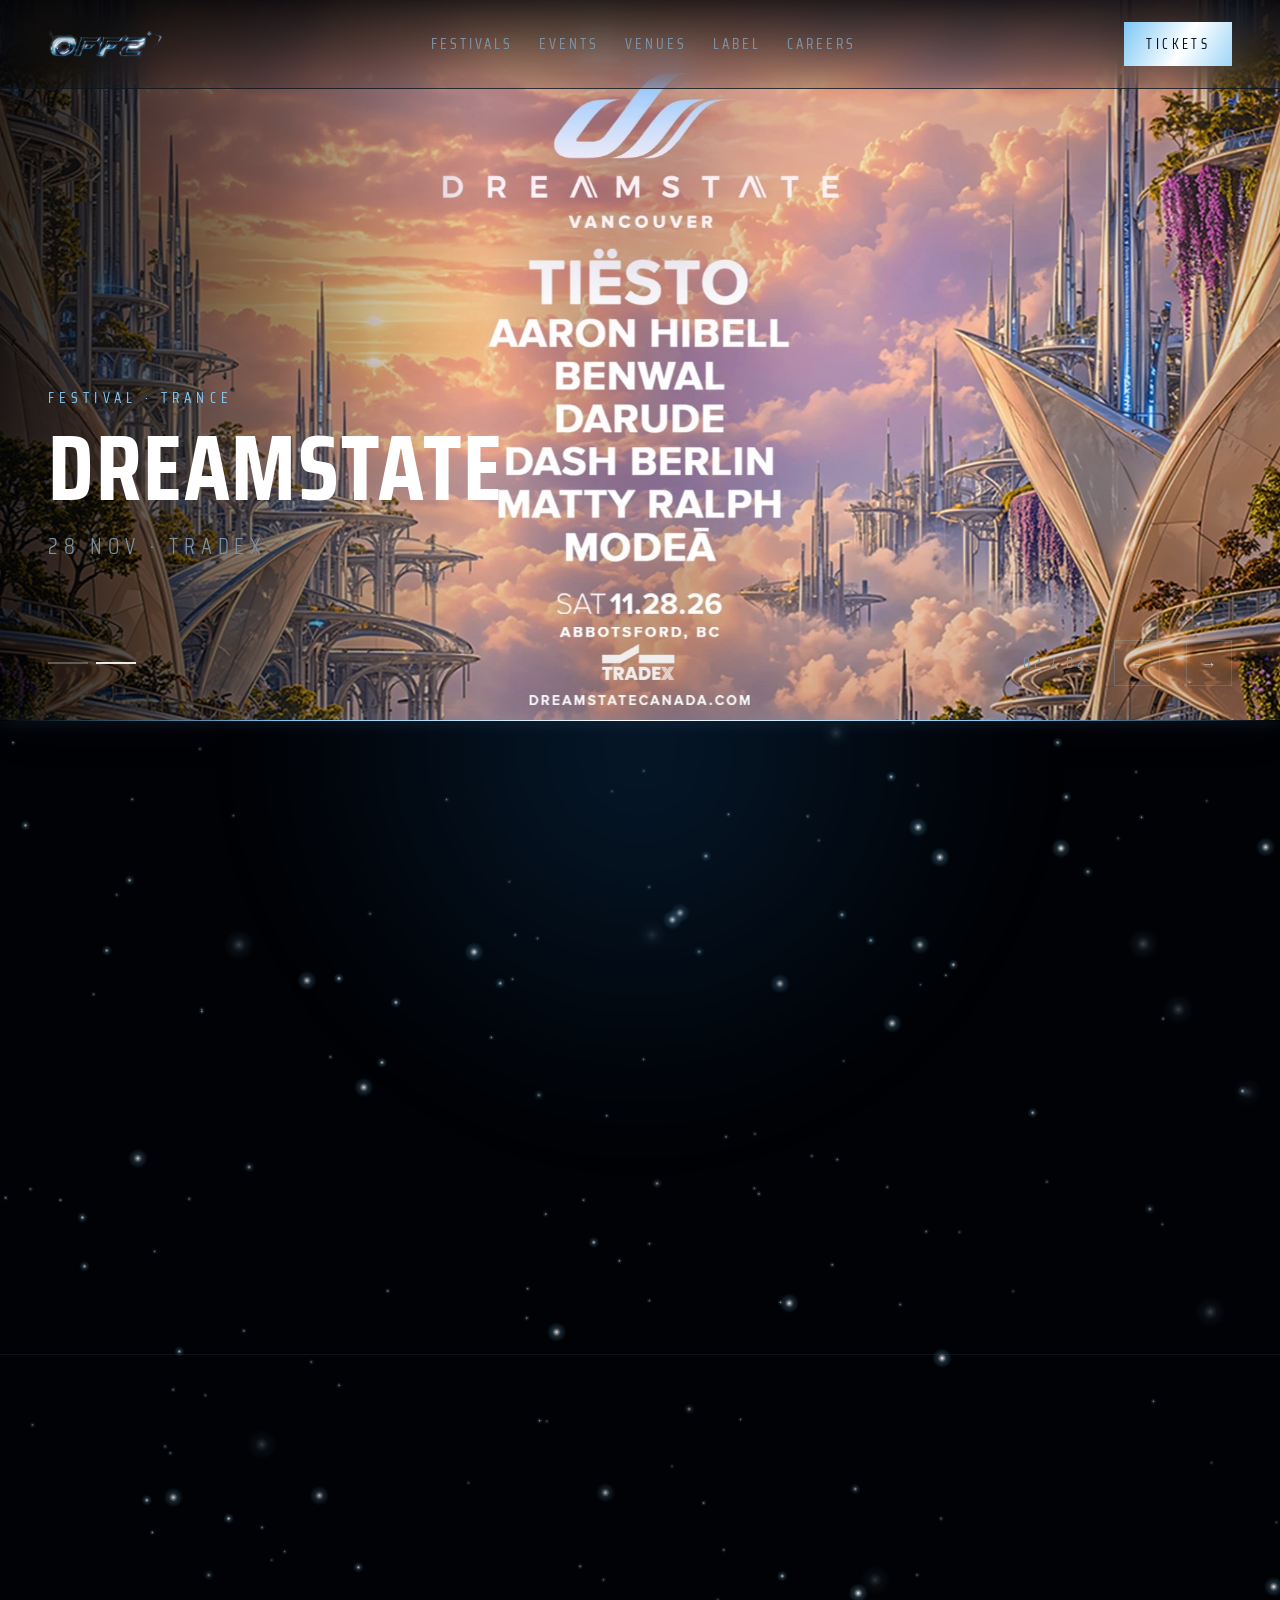
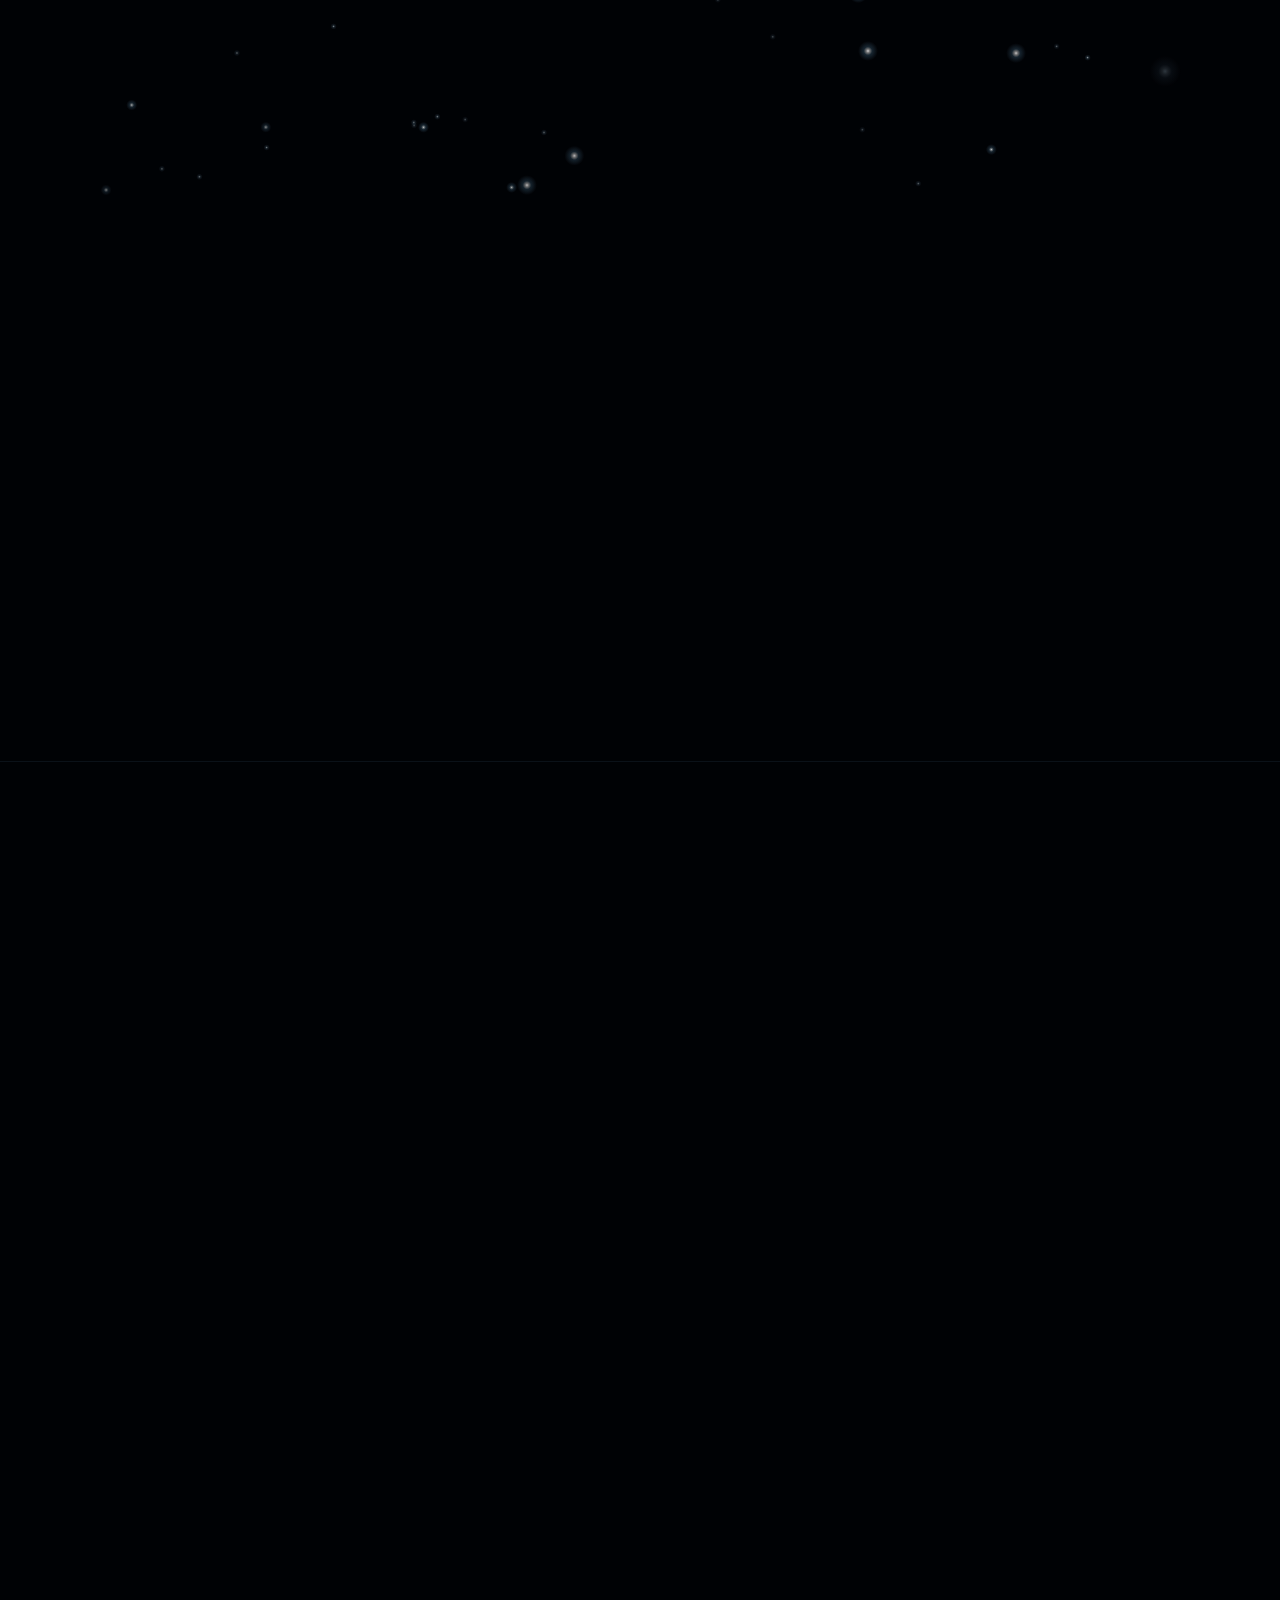
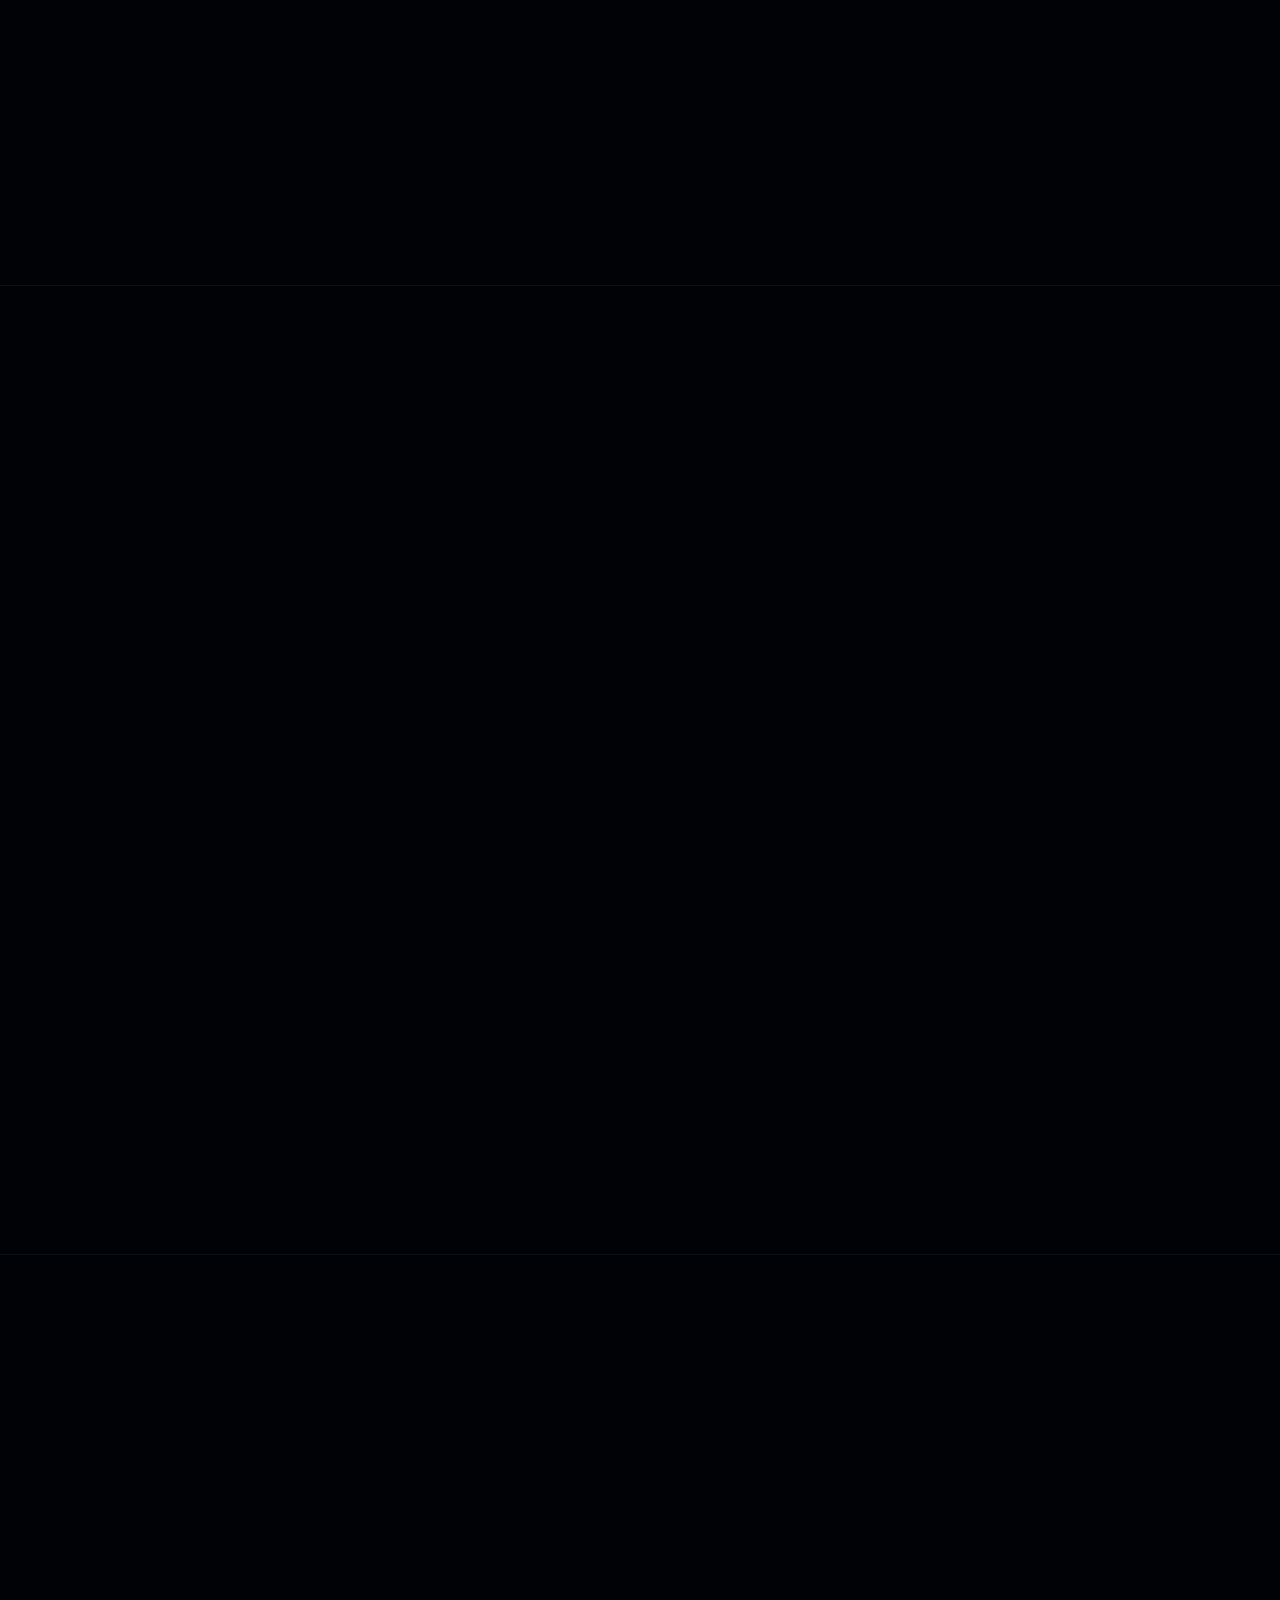
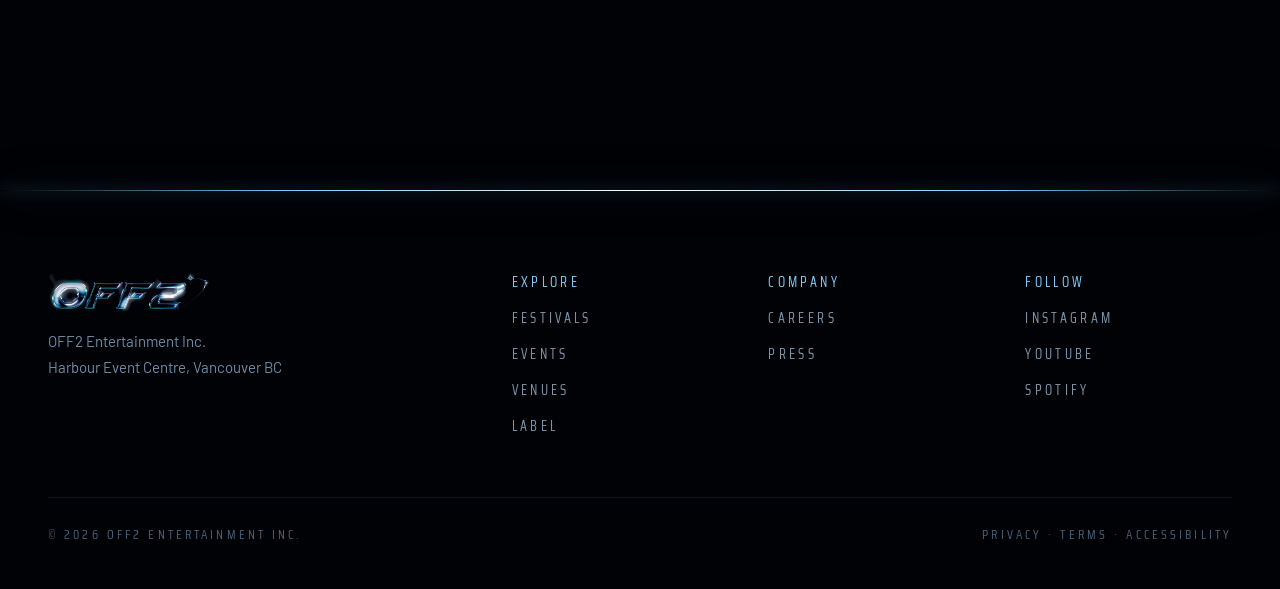
==== commit 6320b9c8: "Sync Harbour events from Tixr" ====
--- a/index.html
+++ b/index.html
@@ -174,24 +174,6 @@
       </div>
       <div class="rail" data-reveal>
         <!-- AUTO:harbour-events start — generated by tools/sync-events.py, do not edit by hand -->
-        <a href="https://tixr.com/e/208522" class="card" target="_blank" rel="noopener noreferrer">
-            <div class="card__media"><div class="img-slot is-filled"><img src="images/events/tixr-208522.jpg" alt="HARIS DZINOVIC - LIVE IN VANCOUVER — Harbour Event Centre · Halo, Fri 13 Nov" loading="lazy"></div></div>
-            <div class="card__body">
-              <div class="card__date">Fri 13 Nov</div>
-              <div class="card__name">HARIS DZINOVIC - LIVE IN VANCOUVER</div>
-              <div class="card__row"><span>19+</span><span>Doors 21:00</span></div>
-              <div class="card__tickets">Tickets →</div>
-            </div>
-          </a>
-        <a href="https://tixr.com/e/206580" class="card" target="_blank" rel="noopener noreferrer">
-            <div class="card__media"><div class="img-slot is-filled"><img src="images/events/tixr-206580.jpg" alt="COME 2GETHER - VANCOUVER — Harbour Event Centre, Fri 13 Nov" loading="lazy"></div></div>
-            <div class="card__body">
-              <div class="card__date">Fri 13 Nov</div>
-              <div class="card__name">COME 2GETHER - VANCOUVER</div>
-              <div class="card__row"><span>19+</span><span>Doors 22:00</span></div>
-              <div class="card__tickets">Tickets →</div>
-            </div>
-          </a>
         <a href="https://tixr.com/e/203763" class="card" target="_blank" rel="noopener noreferrer">
             <div class="card__media"><div class="img-slot is-filled"><img src="images/events/tixr-203763.jpg" alt="Blasterjaxx / Marlo — Harbour Event Centre, Sat 14 Nov" loading="lazy"></div></div>
             <div class="card__body">
@@ -225,6 +207,24 @@
               <div class="card__date">Sat 21 Nov</div>
               <div class="card__name">WILL SPARKS</div>
               <div class="card__row"><span>19+</span><span>Doors 23:00</span></div>
+              <div class="card__tickets">Tickets →</div>
+            </div>
+          </a>
+        <a href="https://tixr.com/e/208325" class="card" target="_blank" rel="noopener noreferrer">
+            <div class="card__media"><div class="img-slot is-filled"><img src="images/events/tixr-208325.jpg" alt="Yamagucci — Harbour Event Centre · Halo, Sat 21 Nov" loading="lazy"></div></div>
+            <div class="card__body">
+              <div class="card__date">Sat 21 Nov</div>
+              <div class="card__name">Yamagucci</div>
+              <div class="card__row"><span>19+</span><span>Doors 23:00</span></div>
+              <div class="card__tickets">Tickets →</div>
+            </div>
+          </a>
+        <a href="https://tixr.com/e/205606" class="card" target="_blank" rel="noopener noreferrer">
+            <div class="card__media"><div class="img-slot is-filled"><img src="images/events/tixr-205606.jpg" alt="KING - Live in Vancouver — Harbour Event Centre, Sun 22 Nov" loading="lazy"></div></div>
+            <div class="card__body">
+              <div class="card__date">Sun 22 Nov</div>
+              <div class="card__name">KING - Live in Vancouver</div>
+              <div class="card__row"><span>19+</span><span>Doors 18:00</span></div>
               <div class="card__tickets">Tickets →</div>
             </div>
           </a>
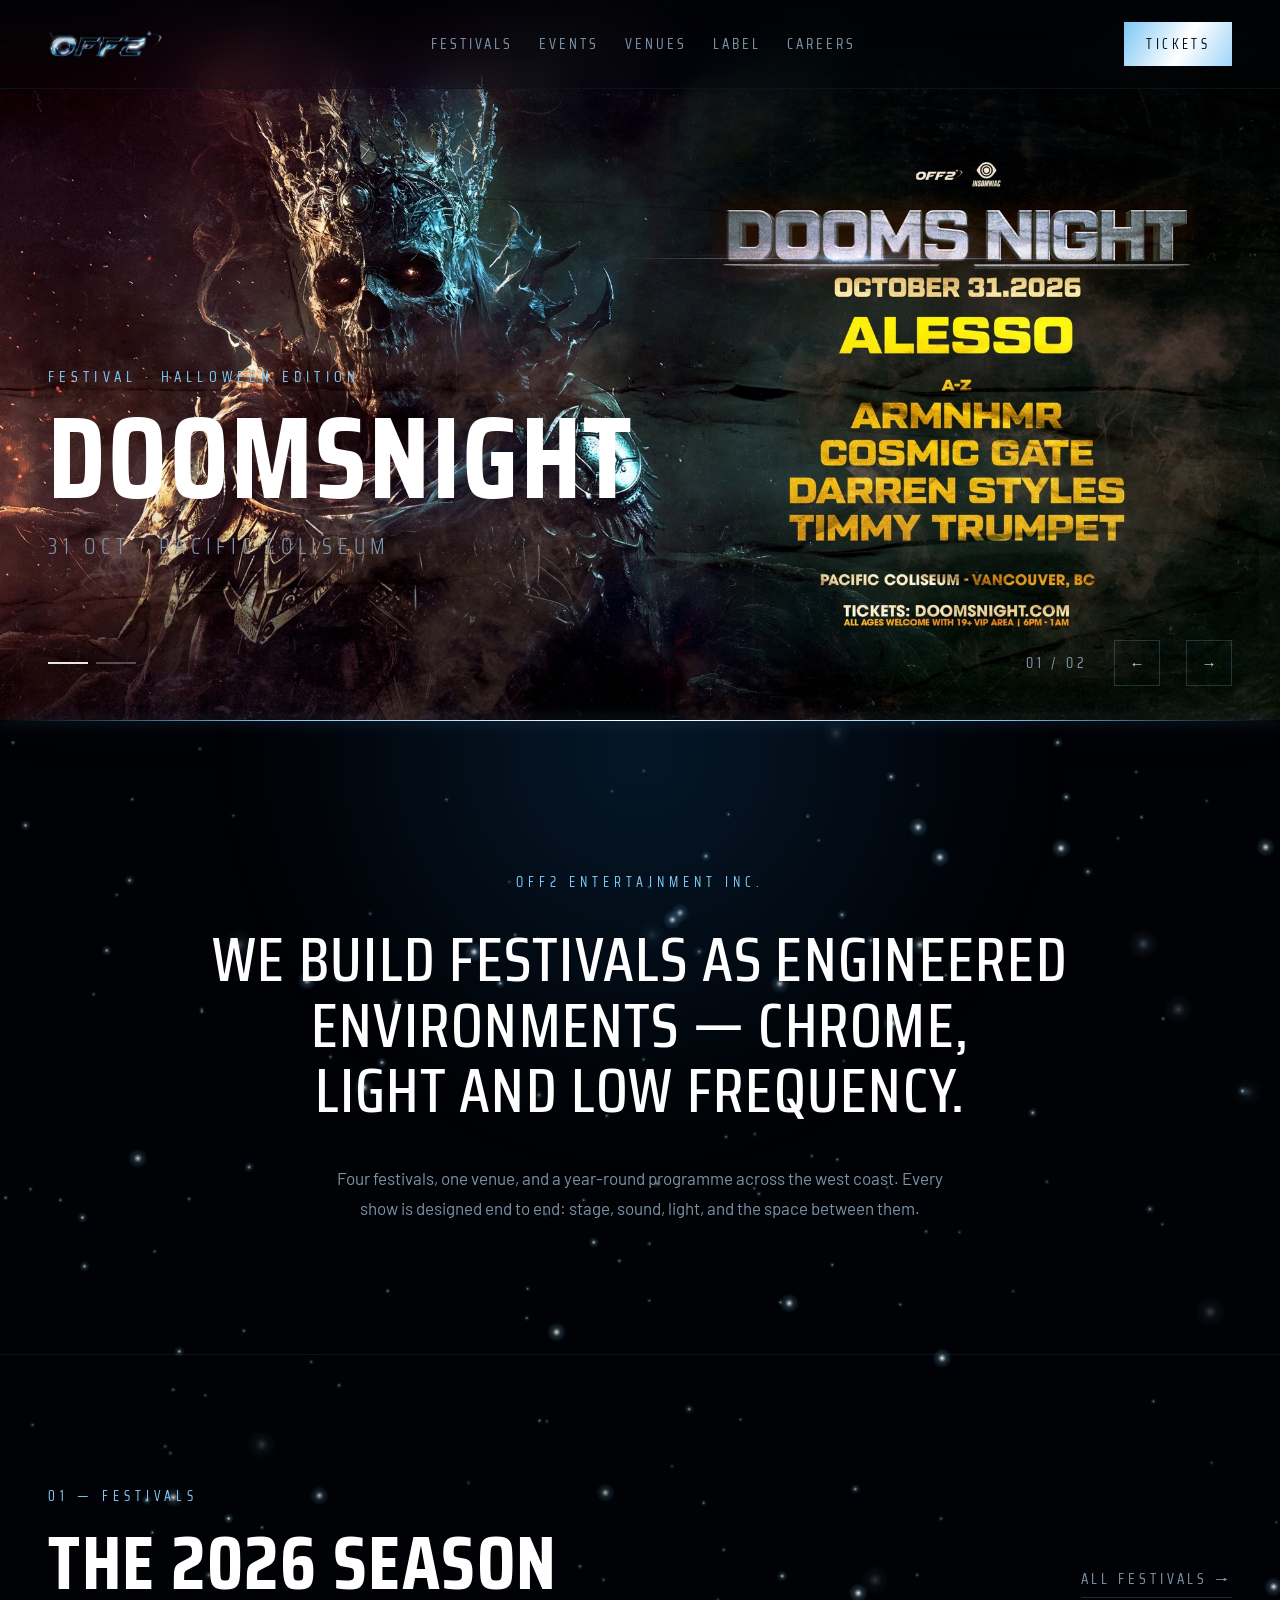
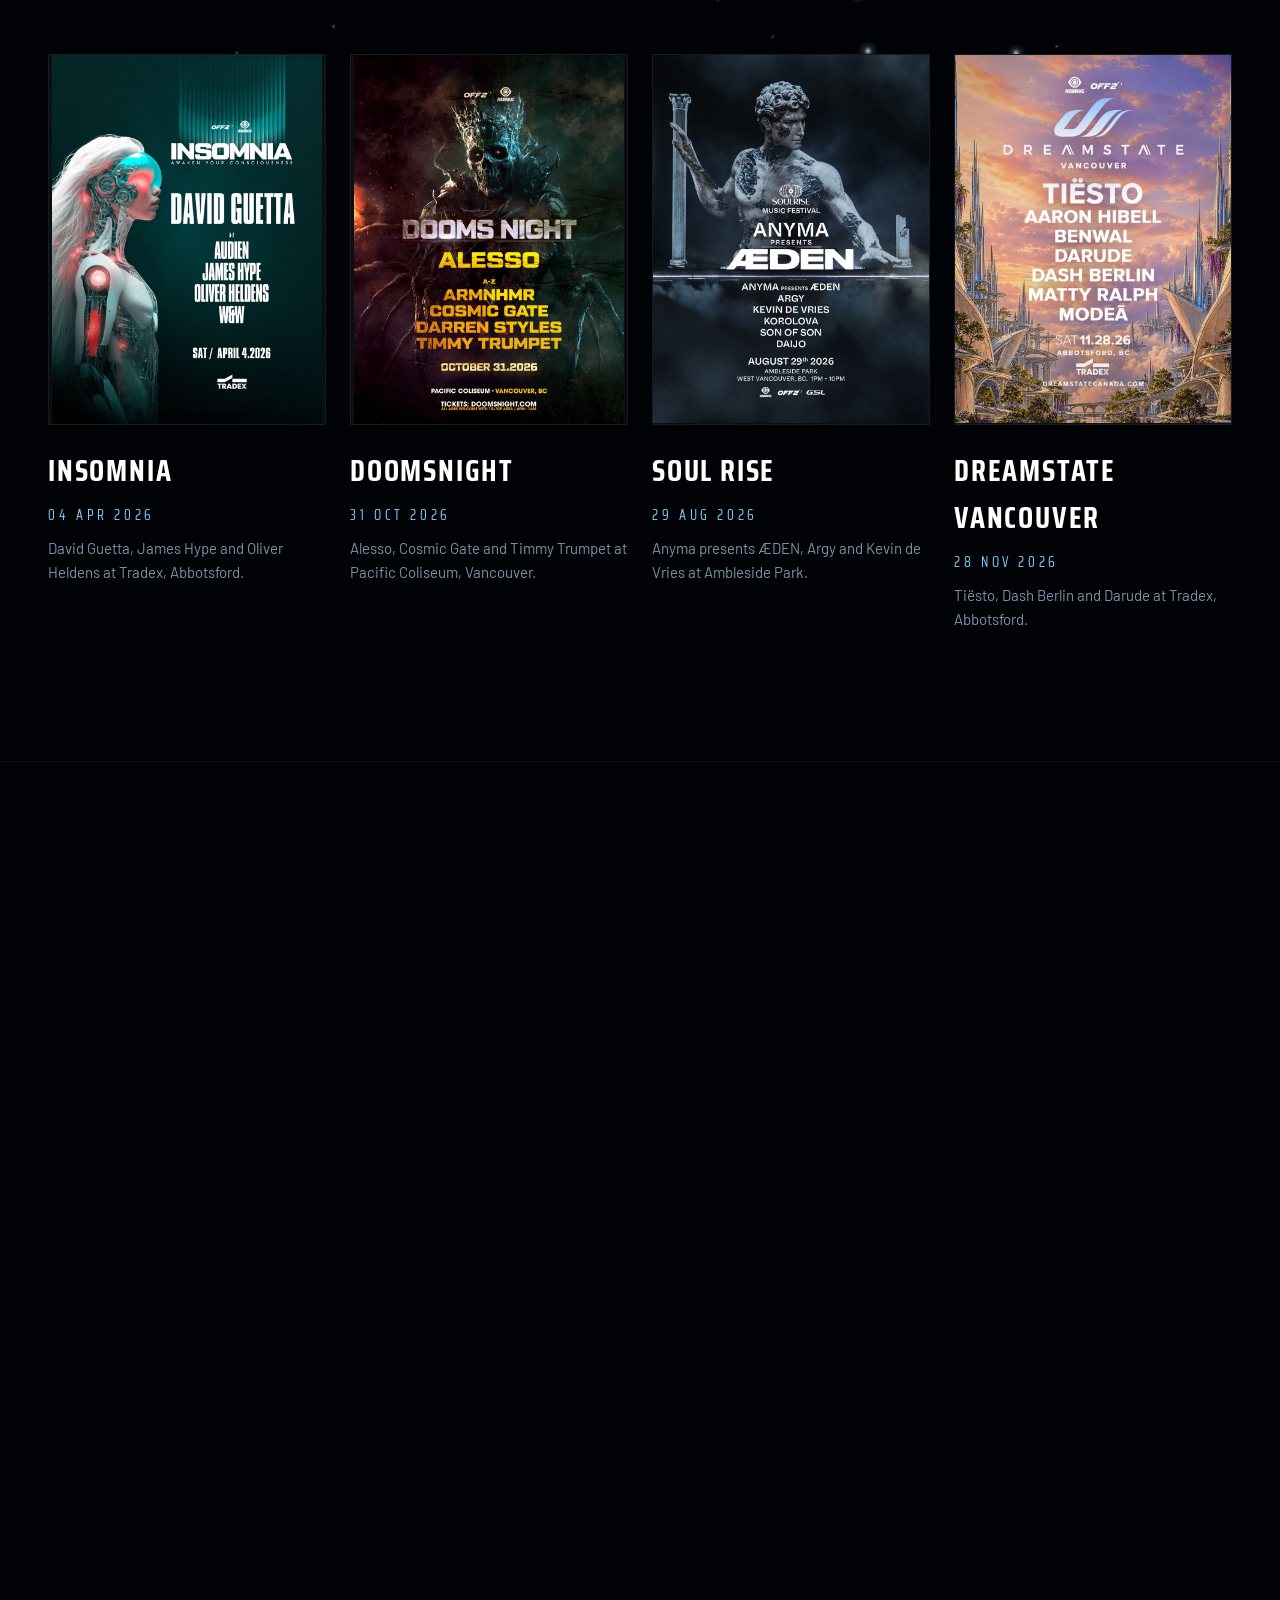
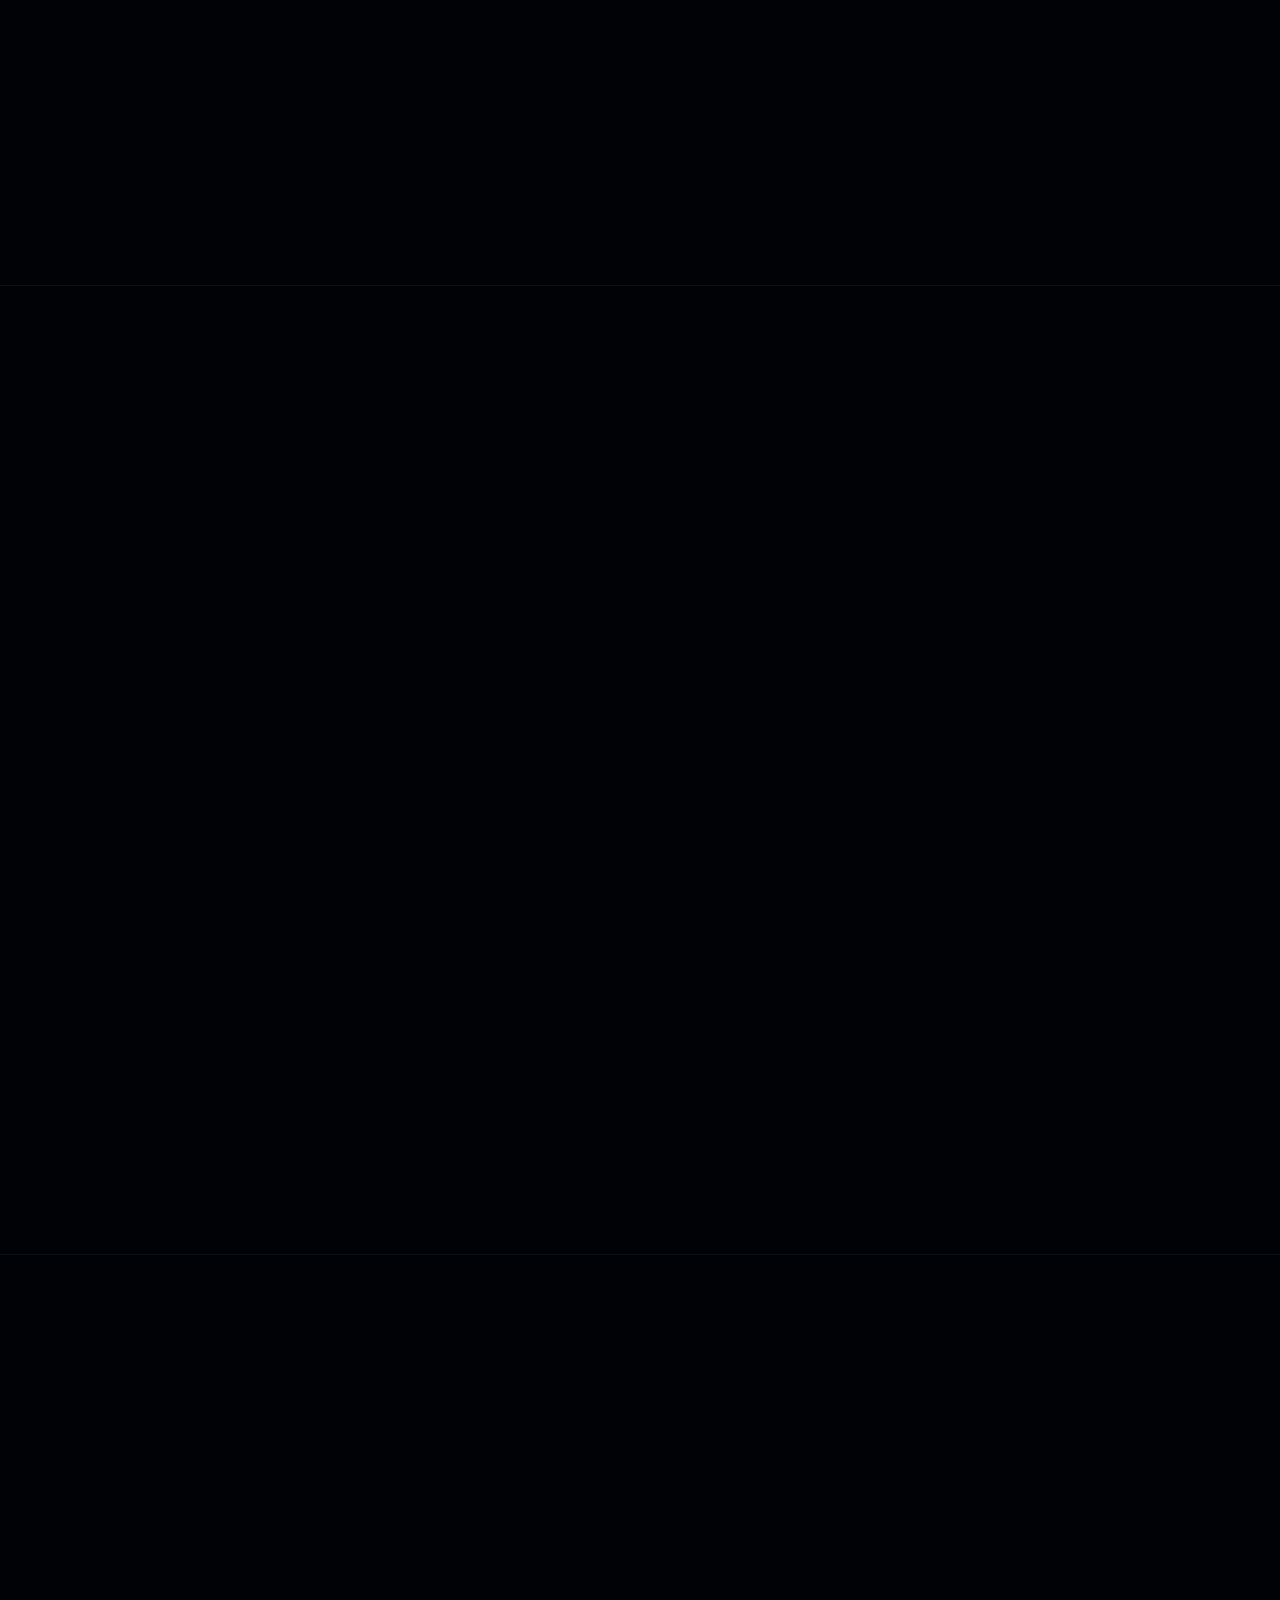
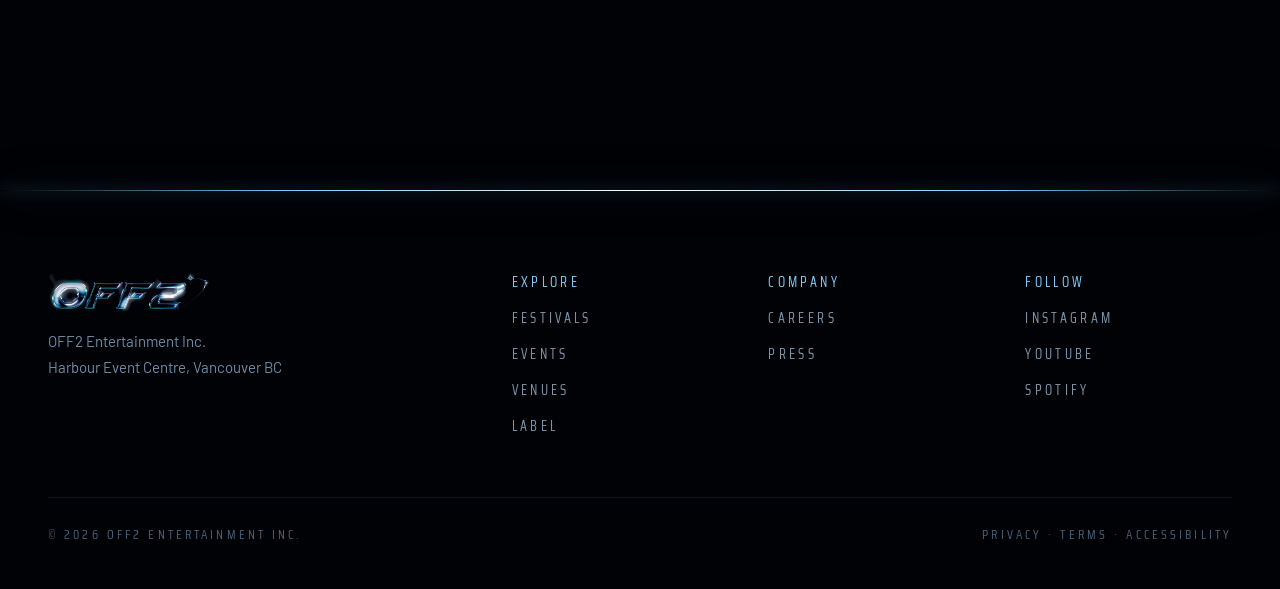
==== commit f3cce786: "Sync Harbour events from Tixr" ====
--- a/index.html
+++ b/index.html
@@ -174,24 +174,6 @@
       </div>
       <div class="rail" data-reveal>
         <!-- AUTO:harbour-events start — generated by tools/sync-events.py, do not edit by hand -->
-        <a href="https://tixr.com/e/203763" class="card" target="_blank" rel="noopener noreferrer">
-            <div class="card__media"><div class="img-slot is-filled"><img src="images/events/tixr-203763.jpg" alt="Blasterjaxx / Marlo — Harbour Event Centre, Sat 14 Nov" loading="lazy"></div></div>
-            <div class="card__body">
-              <div class="card__date">Sat 14 Nov</div>
-              <div class="card__name">Blasterjaxx / Marlo</div>
-              <div class="card__row"><span>19+</span><span>Doors 23:00</span></div>
-              <div class="card__tickets">Tickets →</div>
-            </div>
-          </a>
-        <a href="https://tixr.com/e/200939" class="card" target="_blank" rel="noopener noreferrer">
-            <div class="card__media"><div class="img-slot is-filled"><img src="images/events/tixr-200939.jpg" alt="THE LEGEND RETURNS — Harbour Event Centre · Halo, Sat 14 Nov" loading="lazy"></div></div>
-            <div class="card__body">
-              <div class="card__date">Sat 14 Nov</div>
-              <div class="card__name">THE LEGEND RETURNS</div>
-              <div class="card__row"><span>19+</span><span>Doors 23:00</span></div>
-              <div class="card__tickets">Tickets →</div>
-            </div>
-          </a>
         <a href="https://tixr.com/e/199031" class="card" target="_blank" rel="noopener noreferrer">
             <div class="card__media"><div class="img-slot is-filled"><img src="images/events/tixr-199031.jpg" alt="ATLiens - DESTRUCTION OF A UFO TOUR — Harbour Event Centre · Blueprint, Fri 20 Nov" loading="lazy"></div></div>
             <div class="card__body">
@@ -225,6 +207,24 @@
               <div class="card__date">Sun 22 Nov</div>
               <div class="card__name">KING - Live in Vancouver</div>
               <div class="card__row"><span>19+</span><span>Doors 18:00</span></div>
+              <div class="card__tickets">Tickets →</div>
+            </div>
+          </a>
+        <a href="https://tixr.com/e/204102" class="card" target="_blank" rel="noopener noreferrer">
+            <div class="card__media"><div class="img-slot is-filled"><img src="images/events/tixr-204102.jpg" alt="INZO - Local Void Takeover — Harbour Event Centre · Blueprint, Fri 27 Nov" loading="lazy"></div></div>
+            <div class="card__body">
+              <div class="card__date">Fri 27 Nov</div>
+              <div class="card__name">INZO - Local Void Takeover</div>
+              <div class="card__row"><span>19+</span><span>Doors 23:00</span></div>
+              <div class="card__tickets">Tickets →</div>
+            </div>
+          </a>
+        <a href="https://tixr.com/e/211735" class="card" target="_blank" rel="noopener noreferrer">
+            <div class="card__media"><div class="img-slot is-filled"><img src="images/events/tixr-211735.jpg" alt="SASY - Vancouver w/ Xband — Harbour Event Centre, Fri 04 Dec" loading="lazy"></div></div>
+            <div class="card__body">
+              <div class="card__date">Fri 04 Dec</div>
+              <div class="card__name">SASY - Vancouver w/ Xband</div>
+              <div class="card__row"><span>19+</span><span>Doors 23:00</span></div>
               <div class="card__tickets">Tickets →</div>
             </div>
           </a>
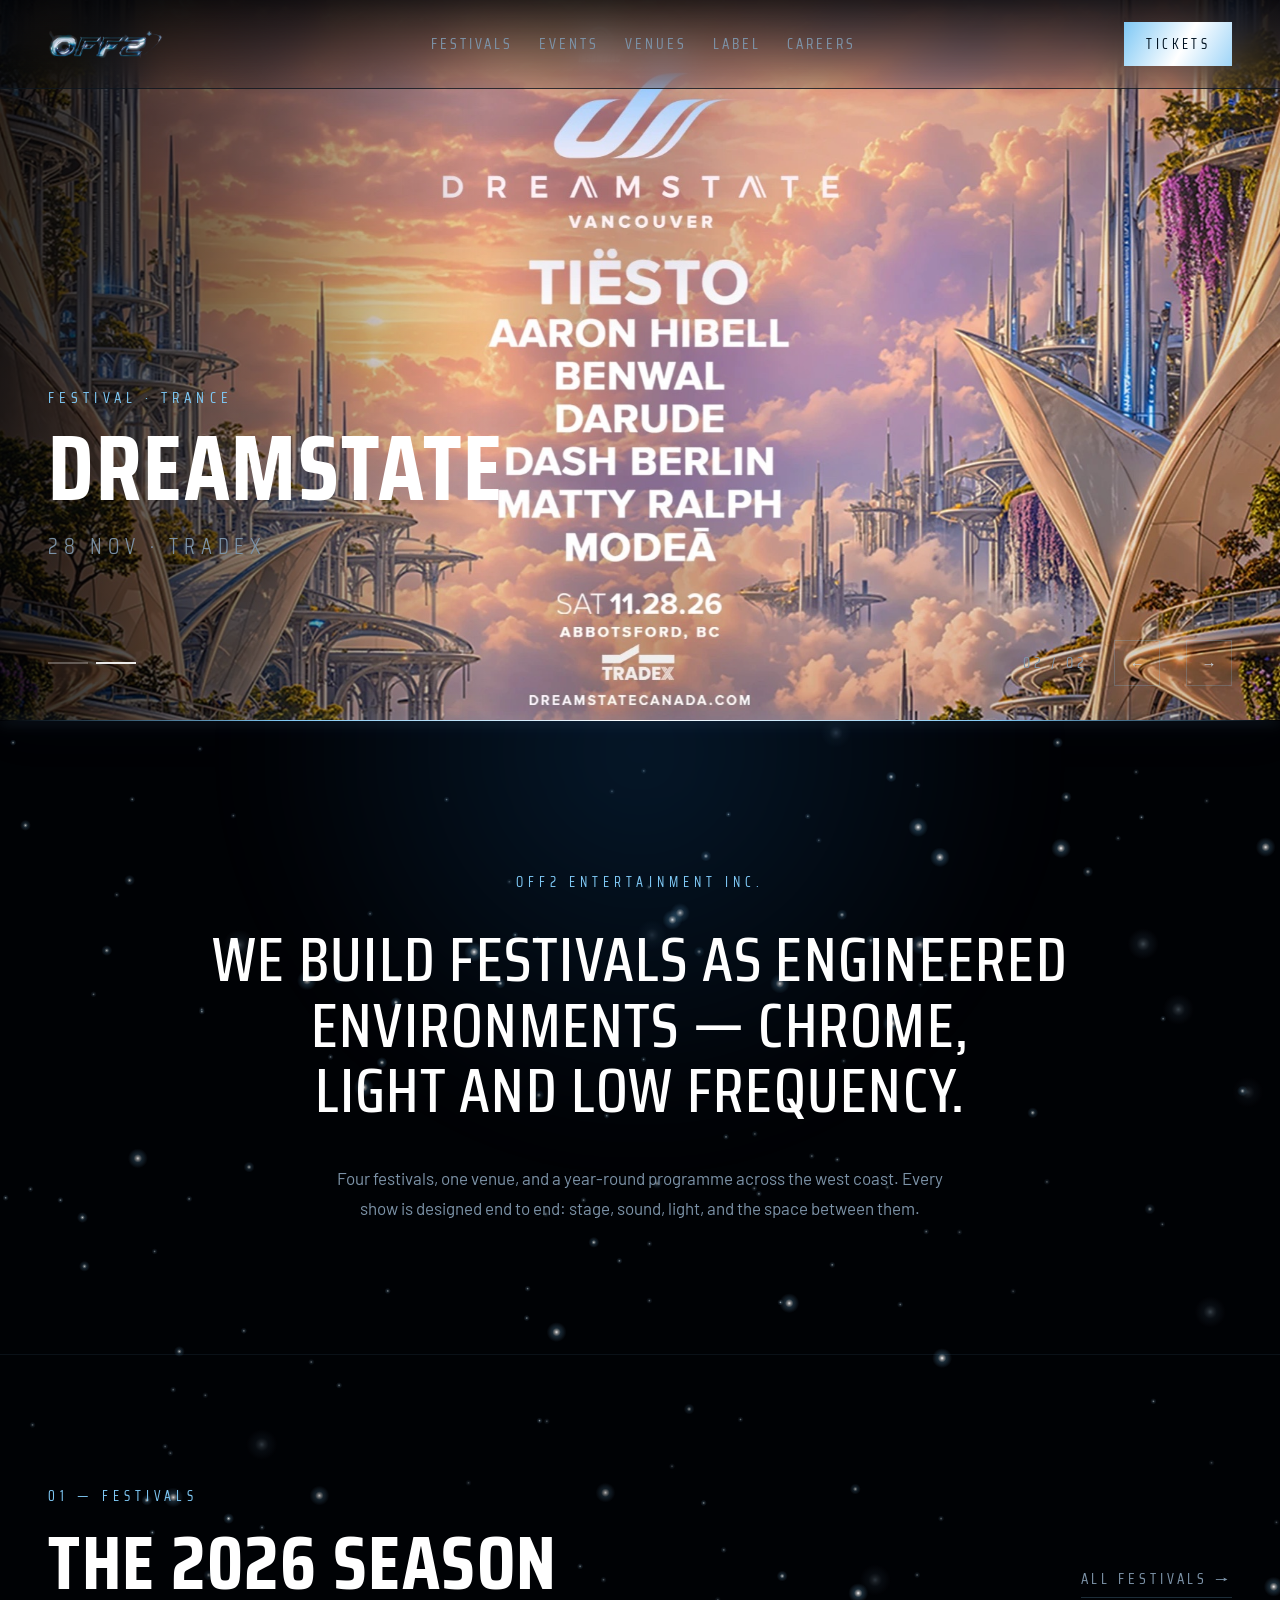
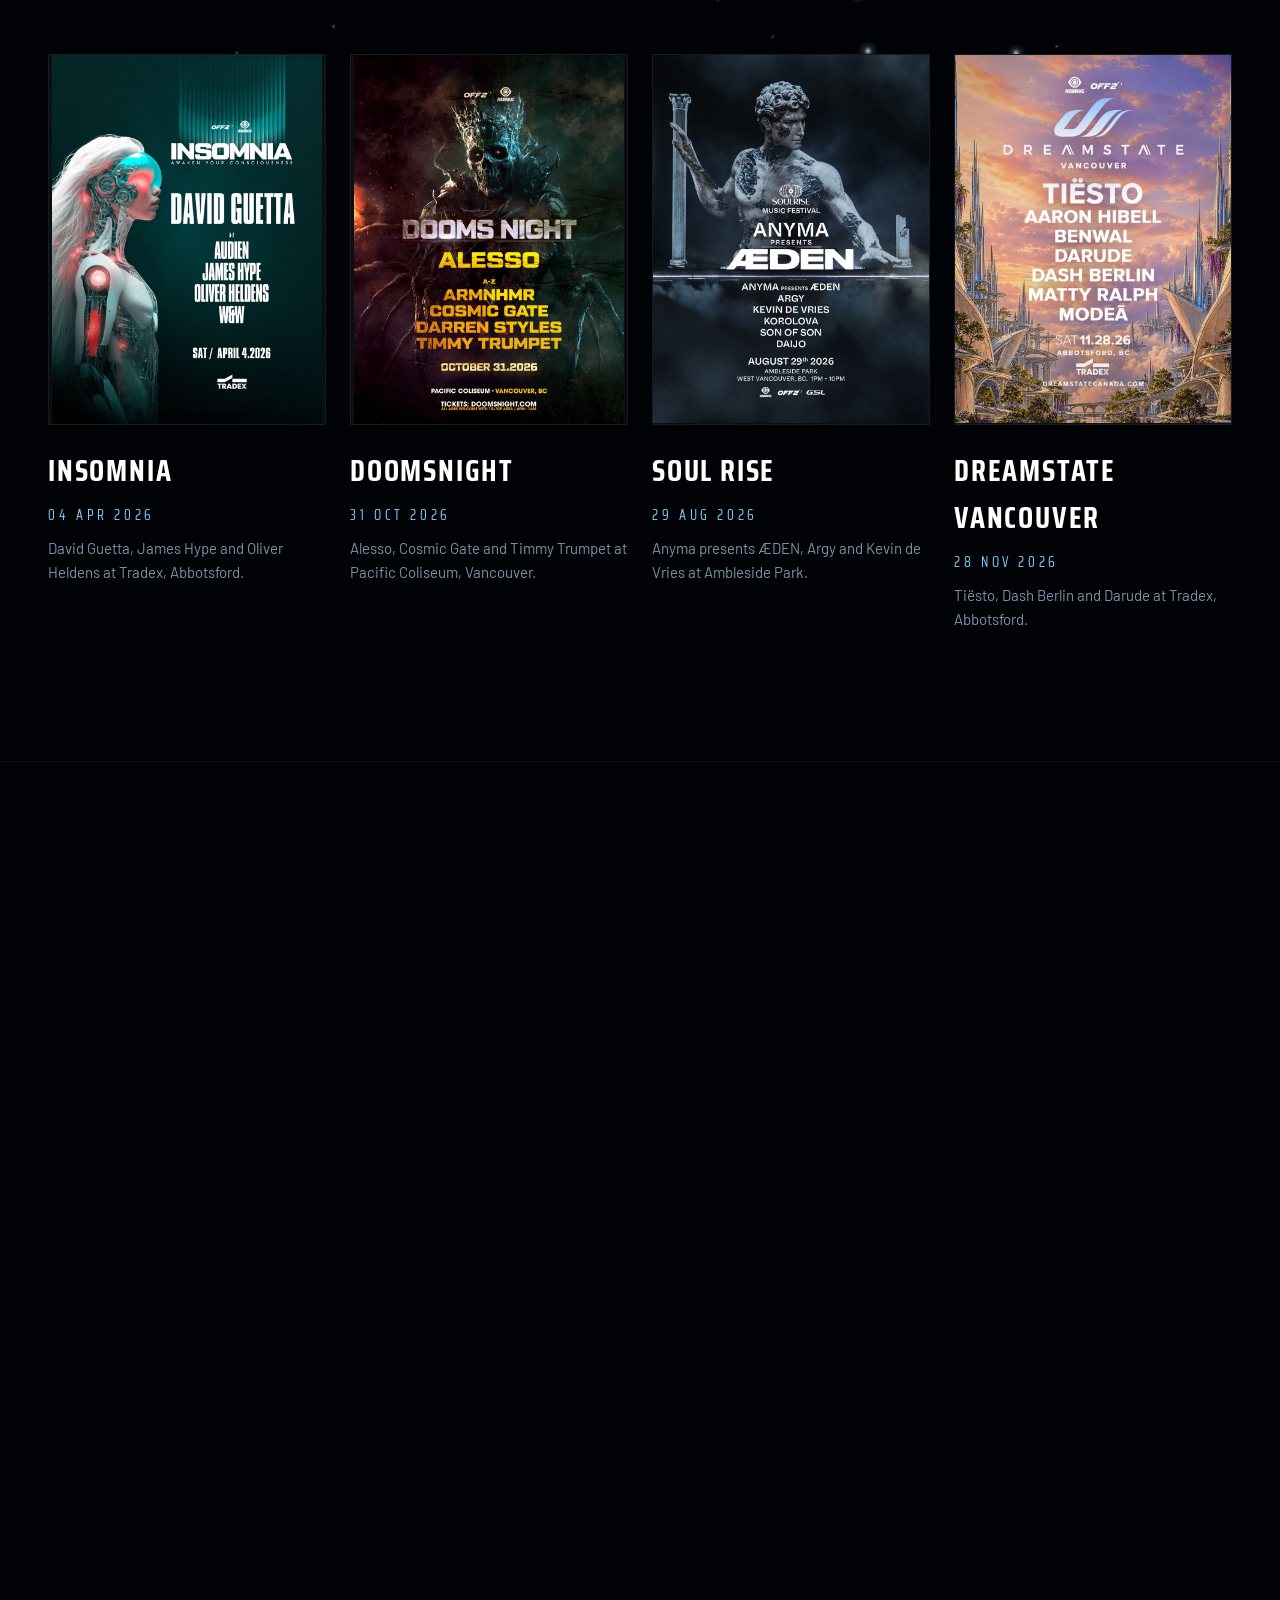
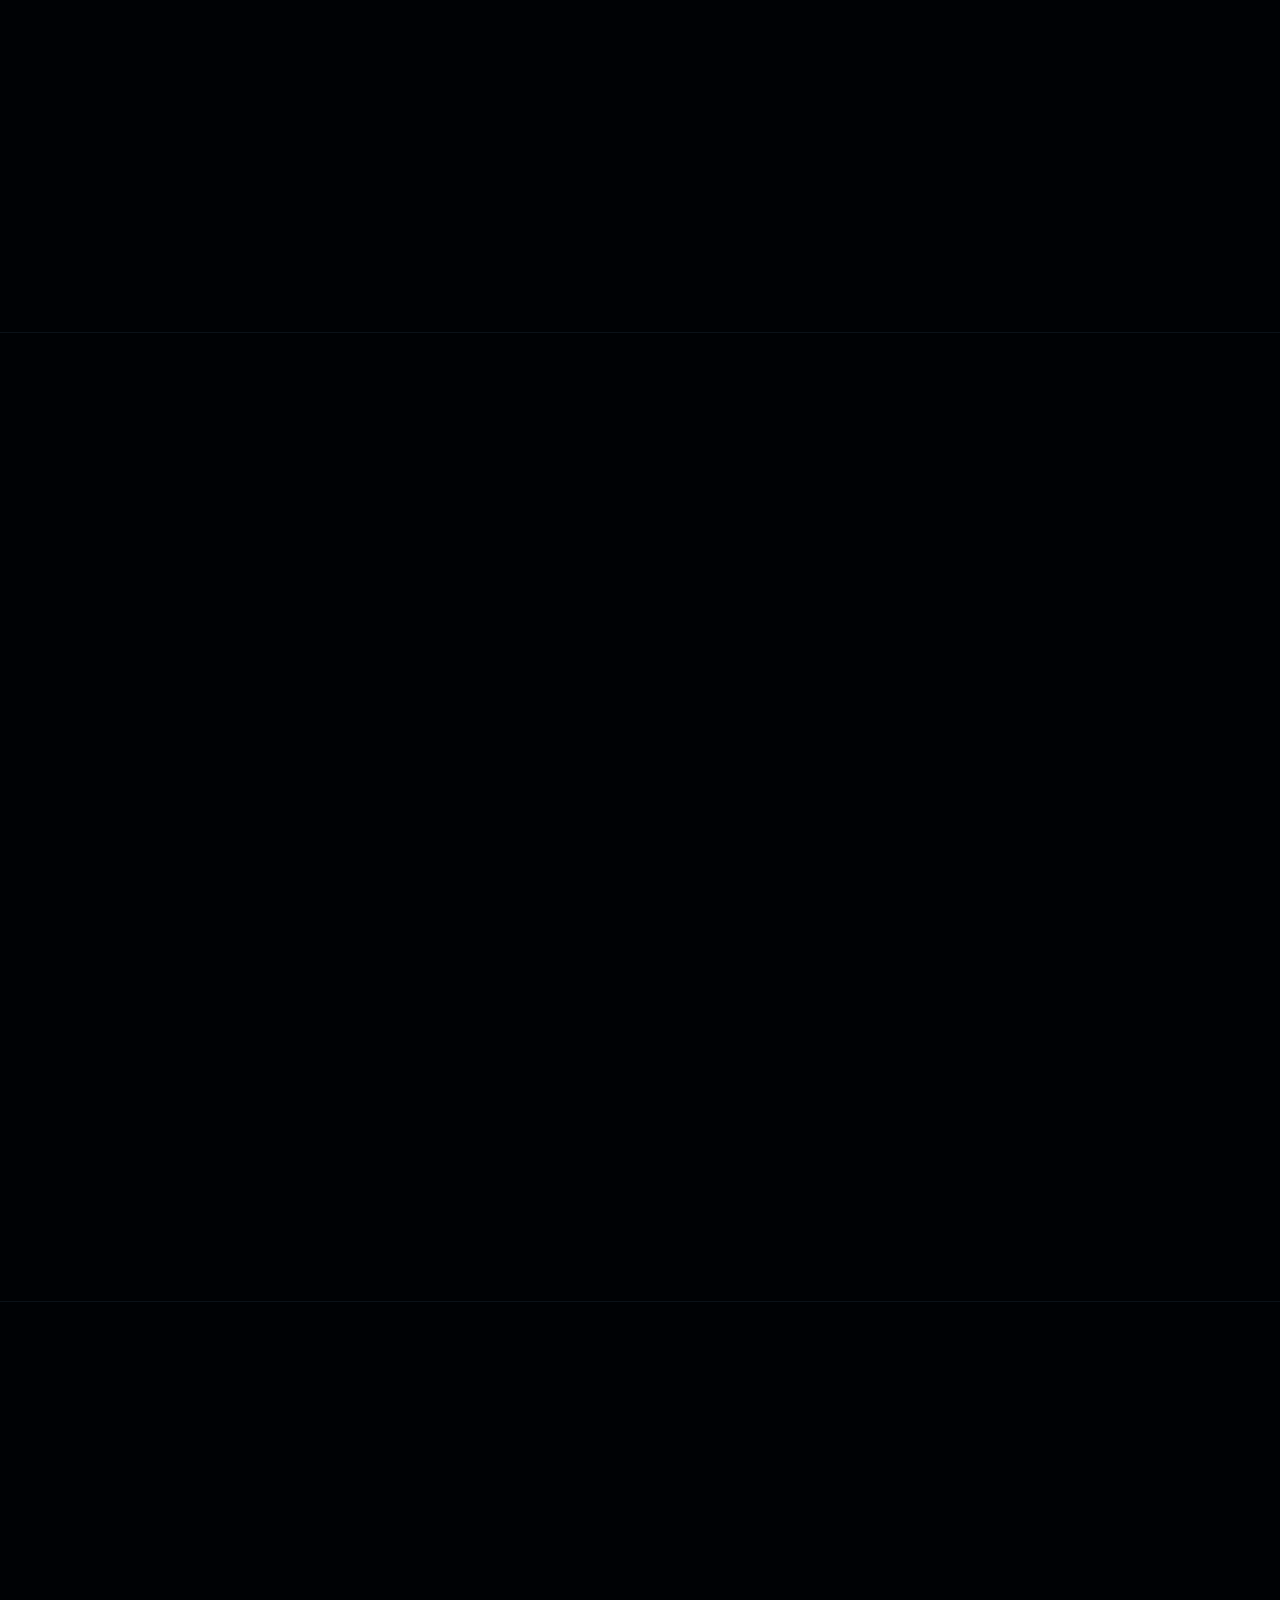
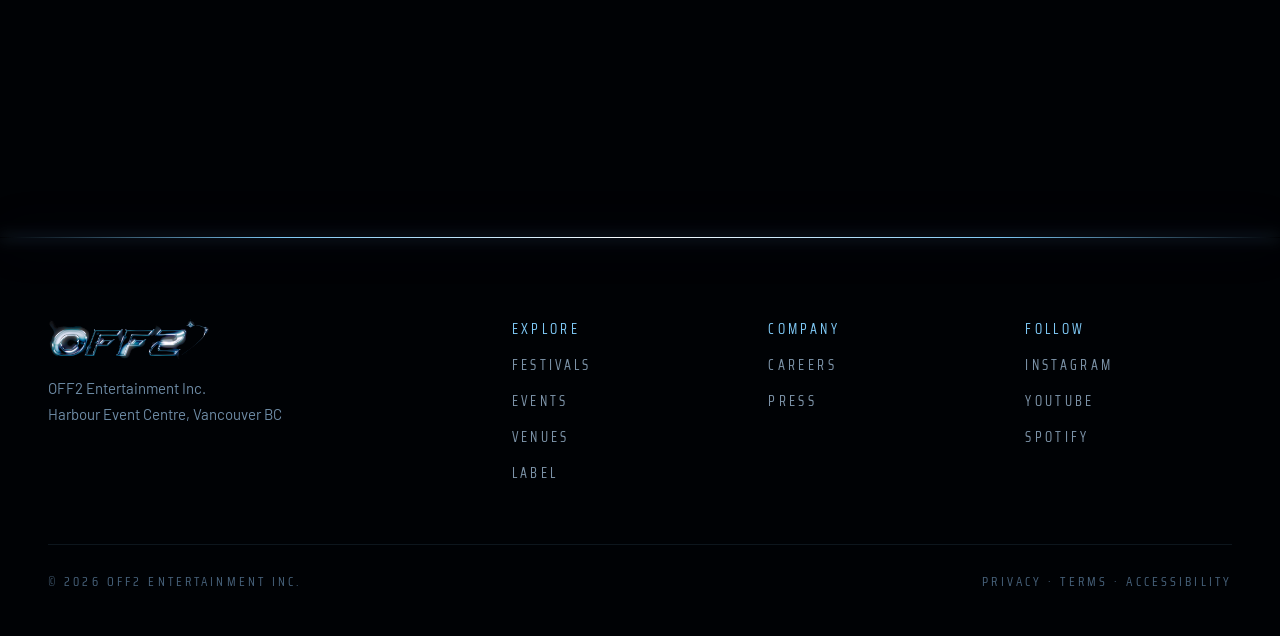
==== commit 2a0c3a9c: "Sync Harbour events from Tixr" ====
--- a/index.html
+++ b/index.html
@@ -174,21 +174,12 @@
       </div>
       <div class="rail" data-reveal>
         <!-- AUTO:harbour-events start — generated by tools/sync-events.py, do not edit by hand -->
-        <a href="https://tixr.com/e/199031" class="card" target="_blank" rel="noopener noreferrer">
-            <div class="card__media"><div class="img-slot is-filled"><img src="images/events/tixr-199031.jpg" alt="ATLiens - DESTRUCTION OF A UFO TOUR — Harbour Event Centre · Blueprint, Fri 20 Nov" loading="lazy"></div></div>
-            <div class="card__body">
-              <div class="card__date">Fri 20 Nov</div>
-              <div class="card__name">ATLiens - DESTRUCTION OF A UFO TOUR</div>
-              <div class="card__row"><span>19+</span><span>Doors 23:00</span></div>
-              <div class="card__tickets">Tickets →</div>
-            </div>
-          </a>
         <a href="https://tixr.com/e/202362" class="card" target="_blank" rel="noopener noreferrer">
             <div class="card__media"><div class="img-slot is-filled"><img src="images/events/tixr-202362.jpg" alt="WILL SPARKS — Harbour Event Centre, Sat 21 Nov" loading="lazy"></div></div>
             <div class="card__body">
               <div class="card__date">Sat 21 Nov</div>
               <div class="card__name">WILL SPARKS</div>
-              <div class="card__row"><span>19+</span><span>Doors 23:00</span></div>
+              <div class="card__row"><span>19+</span><span>Doors 22:00</span></div>
               <div class="card__tickets">Tickets →</div>
             </div>
           </a>
@@ -197,7 +188,7 @@
             <div class="card__body">
               <div class="card__date">Sat 21 Nov</div>
               <div class="card__name">Yamagucci</div>
-              <div class="card__row"><span>19+</span><span>Doors 23:00</span></div>
+              <div class="card__row"><span>19+</span><span>Doors 22:00</span></div>
               <div class="card__tickets">Tickets →</div>
             </div>
           </a>
@@ -215,7 +206,7 @@
             <div class="card__body">
               <div class="card__date">Fri 27 Nov</div>
               <div class="card__name">INZO - Local Void Takeover</div>
-              <div class="card__row"><span>19+</span><span>Doors 23:00</span></div>
+              <div class="card__row"><span>19+</span><span>Doors 22:00</span></div>
               <div class="card__tickets">Tickets →</div>
             </div>
           </a>
@@ -224,7 +215,16 @@
             <div class="card__body">
               <div class="card__date">Fri 04 Dec</div>
               <div class="card__name">SASY - Vancouver w/ Xband</div>
-              <div class="card__row"><span>19+</span><span>Doors 23:00</span></div>
+              <div class="card__row"><span>19+</span><span>Doors 22:00</span></div>
+              <div class="card__tickets">Tickets →</div>
+            </div>
+          </a>
+        <a href="https://tixr.com/e/207235" class="card" target="_blank" rel="noopener noreferrer">
+            <div class="card__media"><div class="img-slot is-filled"><img src="images/events/tixr-207235.jpg" alt="Emo Orchestra with The Spill Canvas - An Evening of Emo — Harbour Event Centre, Sat 05 Dec" loading="lazy"></div></div>
+            <div class="card__body">
+              <div class="card__date">Sat 05 Dec</div>
+              <div class="card__name">Emo Orchestra with The Spill Canvas - An Evening of Emo</div>
+              <div class="card__row"><span>19+</span><span>Doors 18:00</span></div>
               <div class="card__tickets">Tickets →</div>
             </div>
           </a>
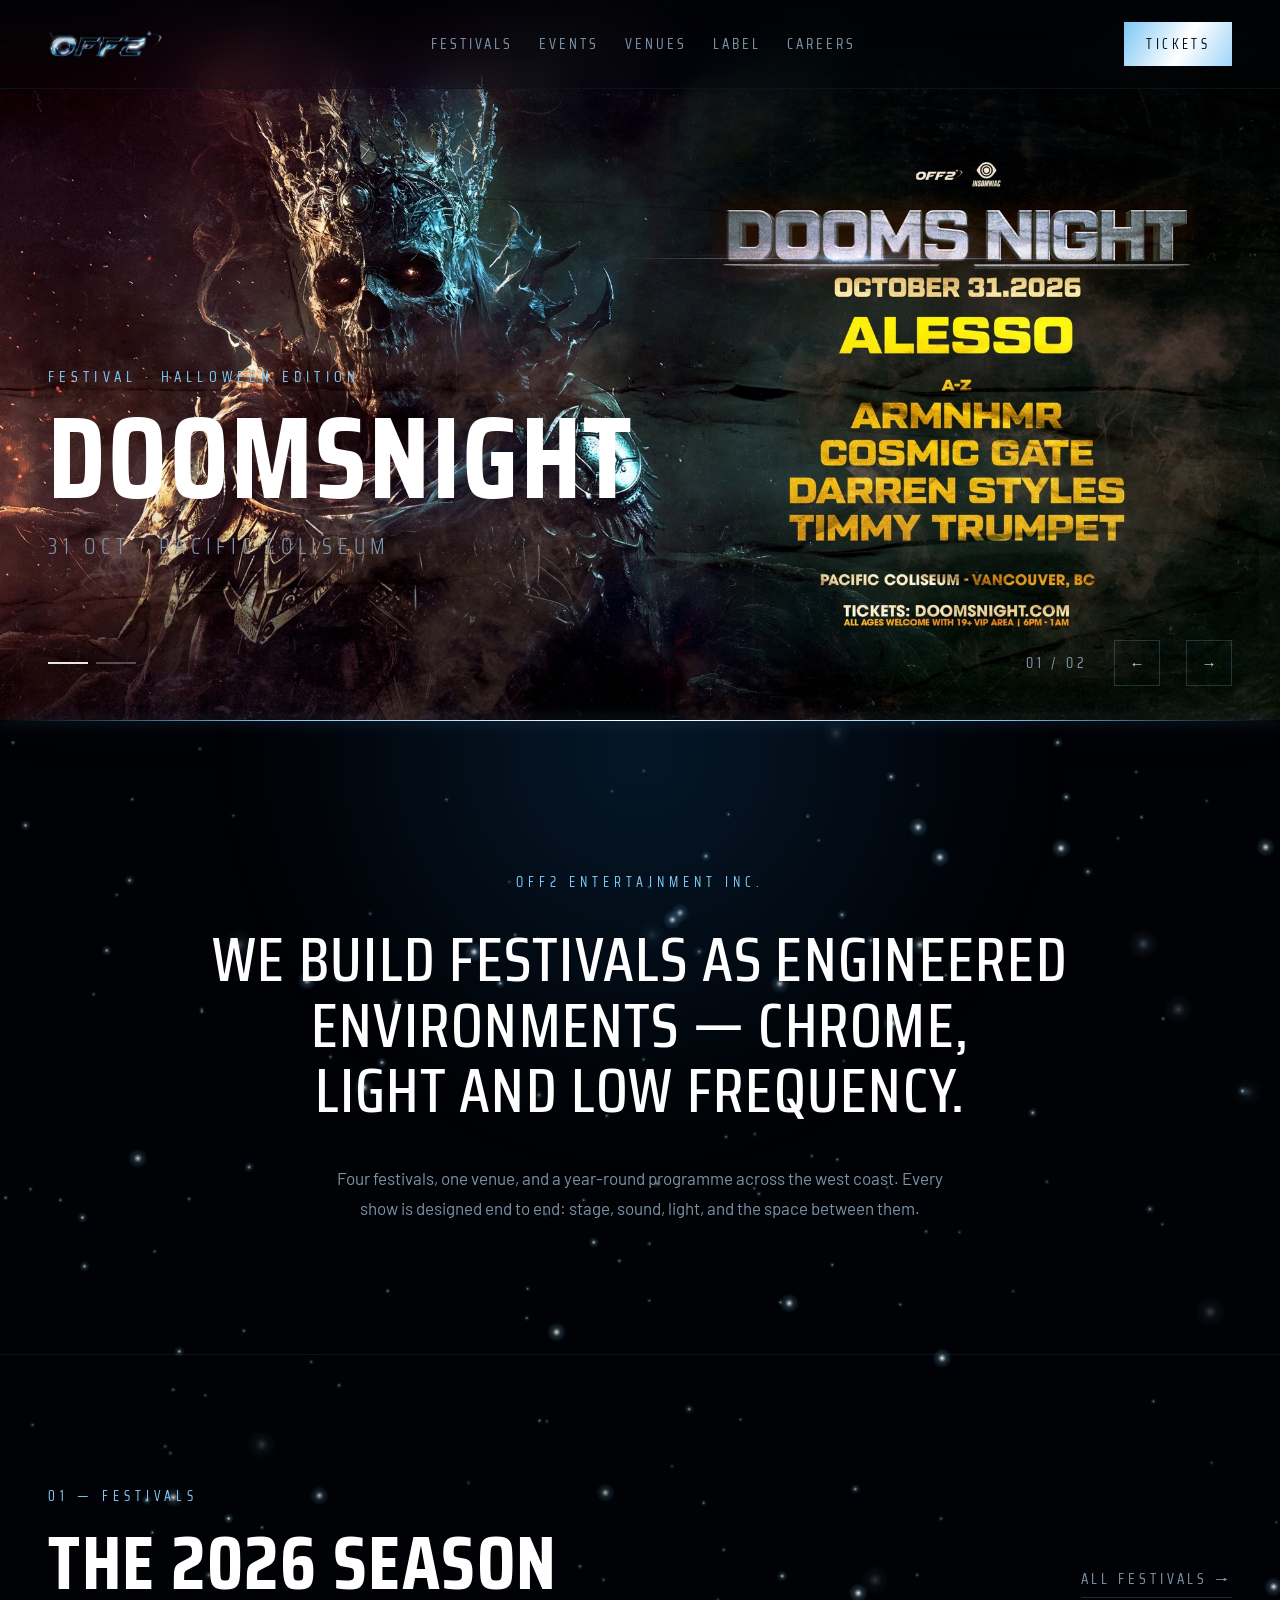
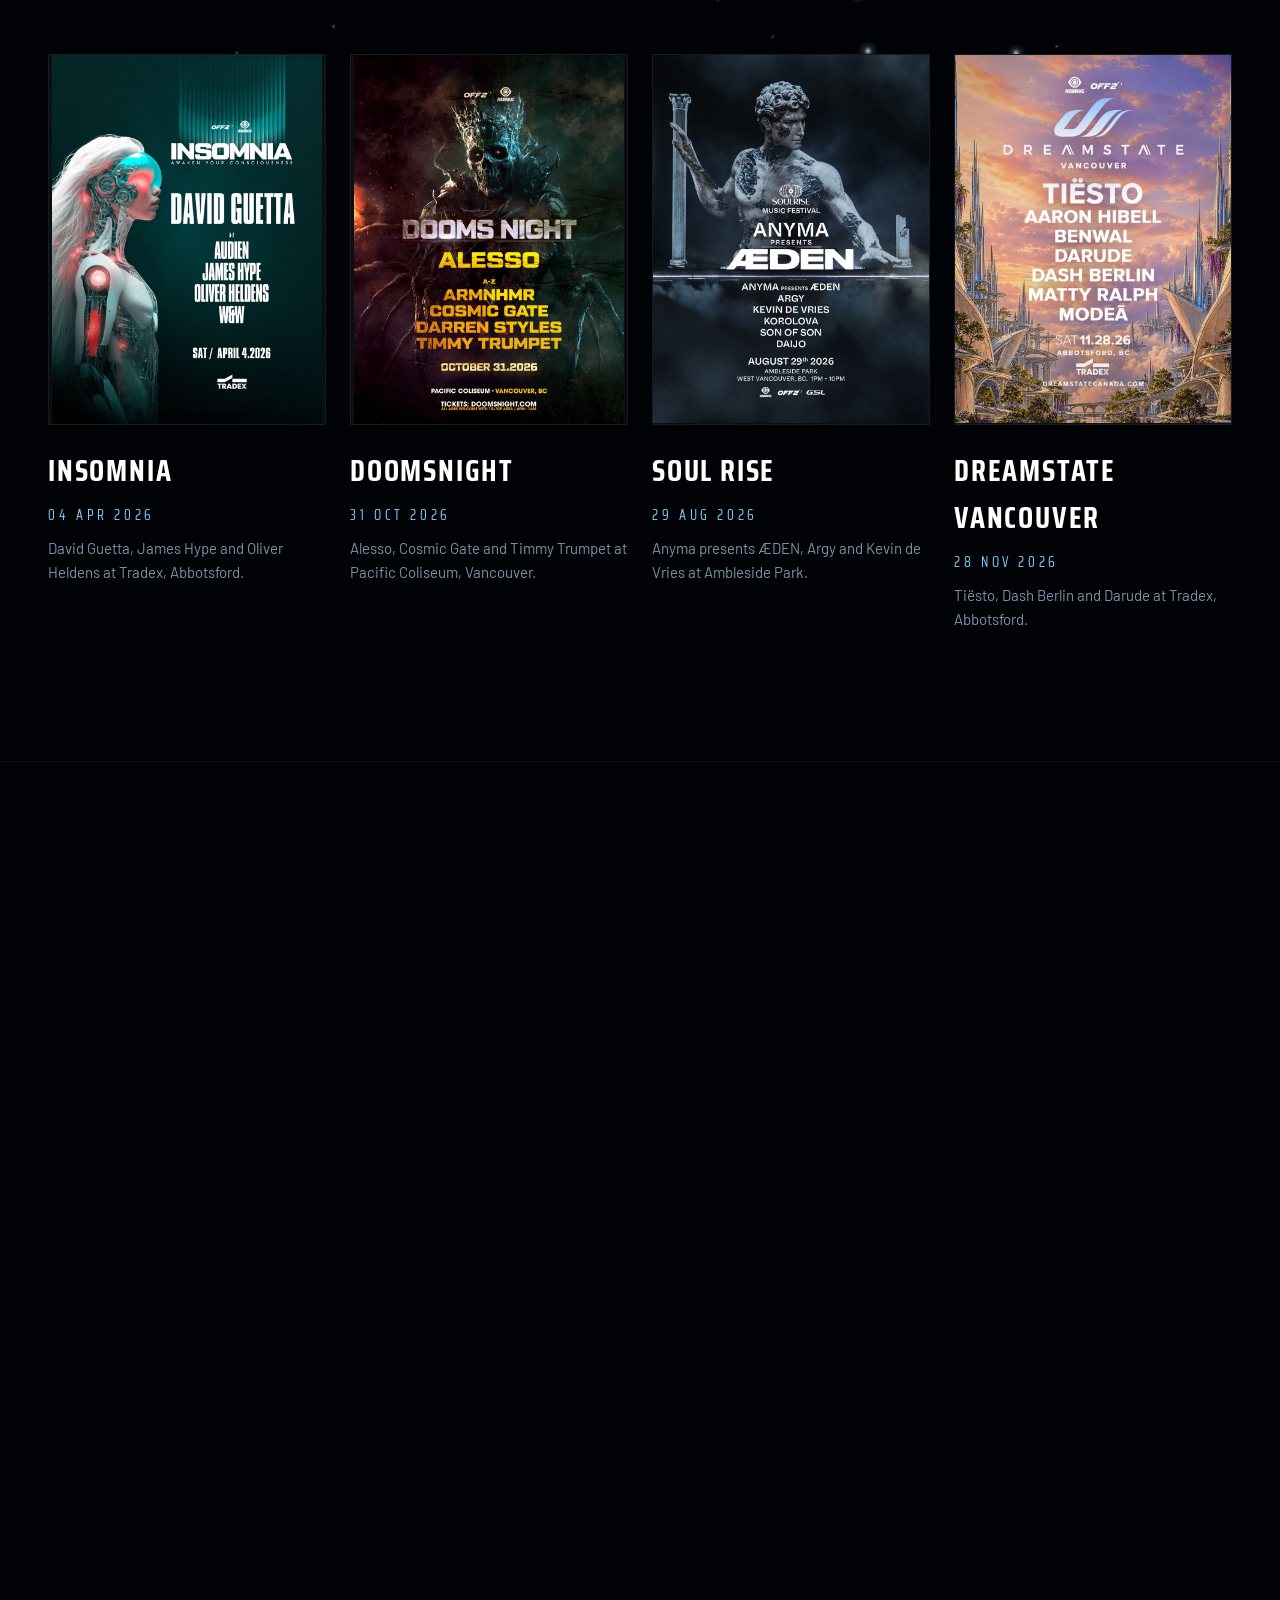
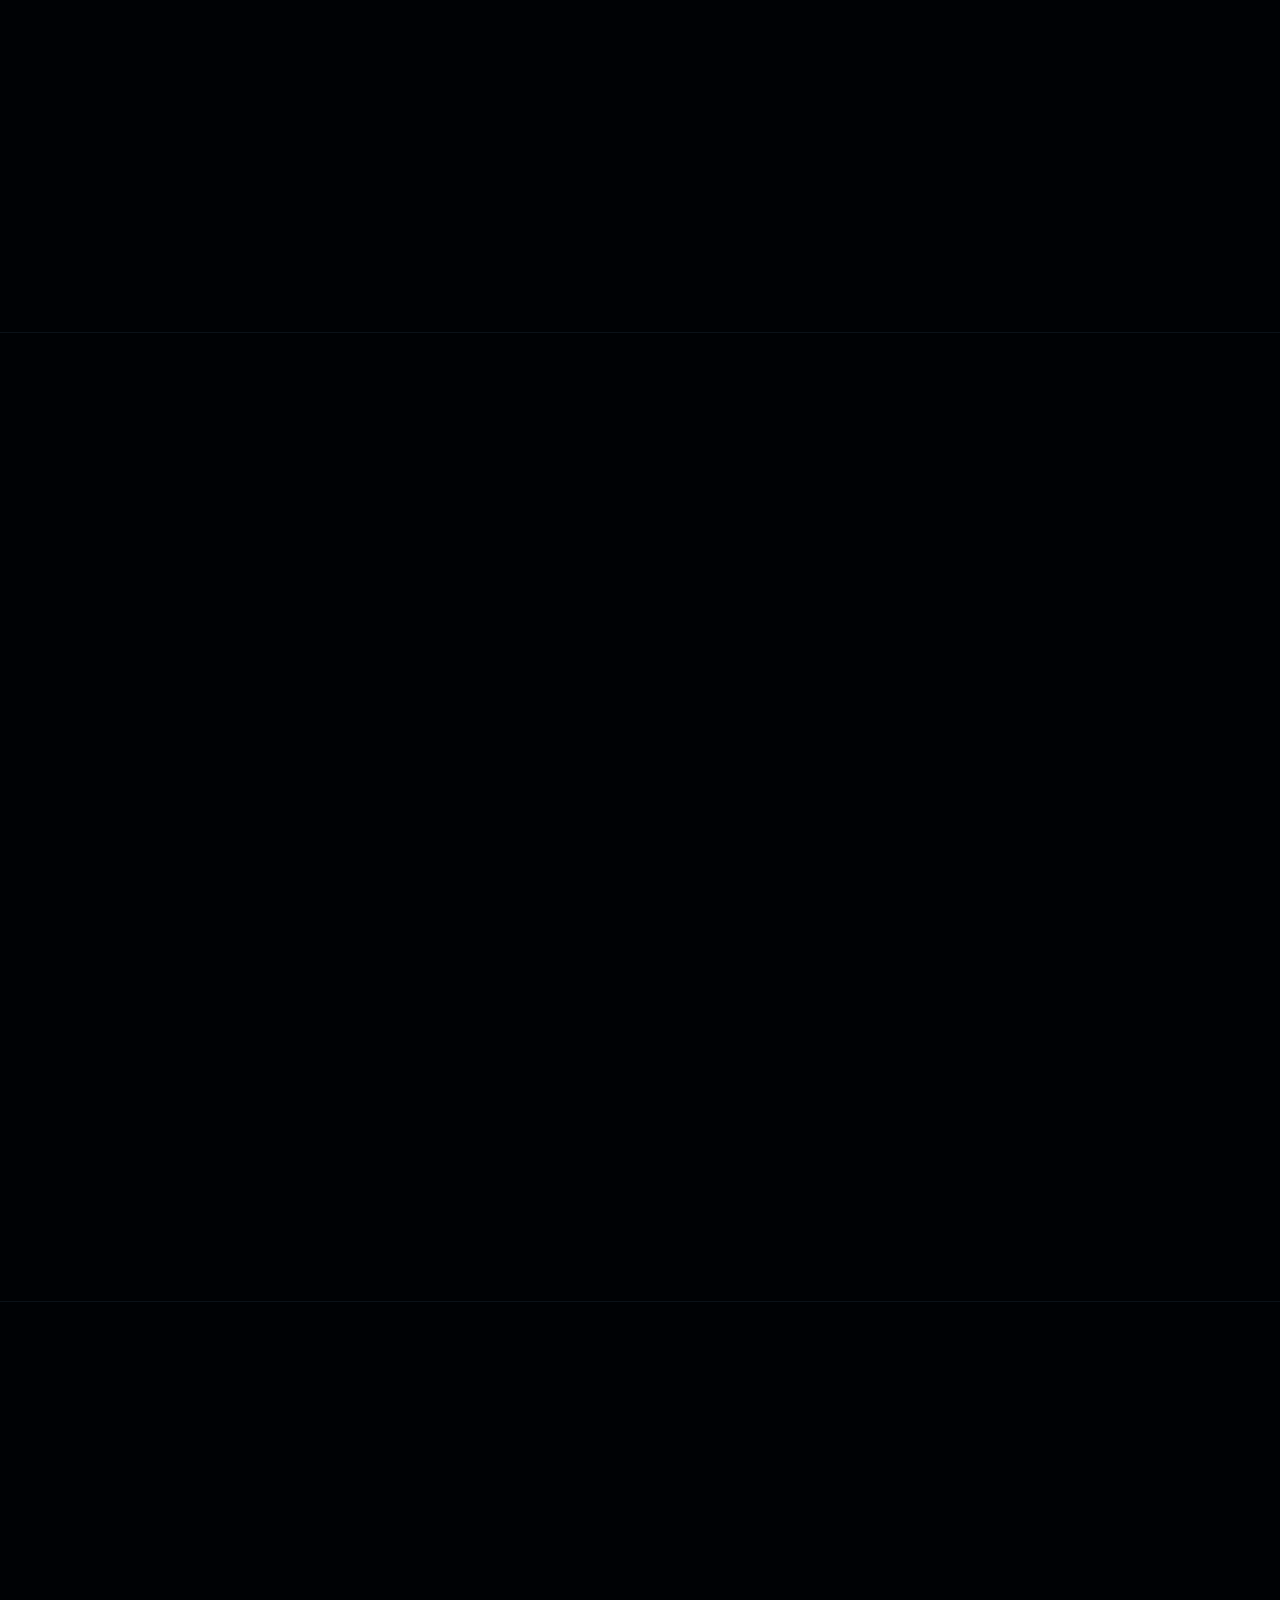
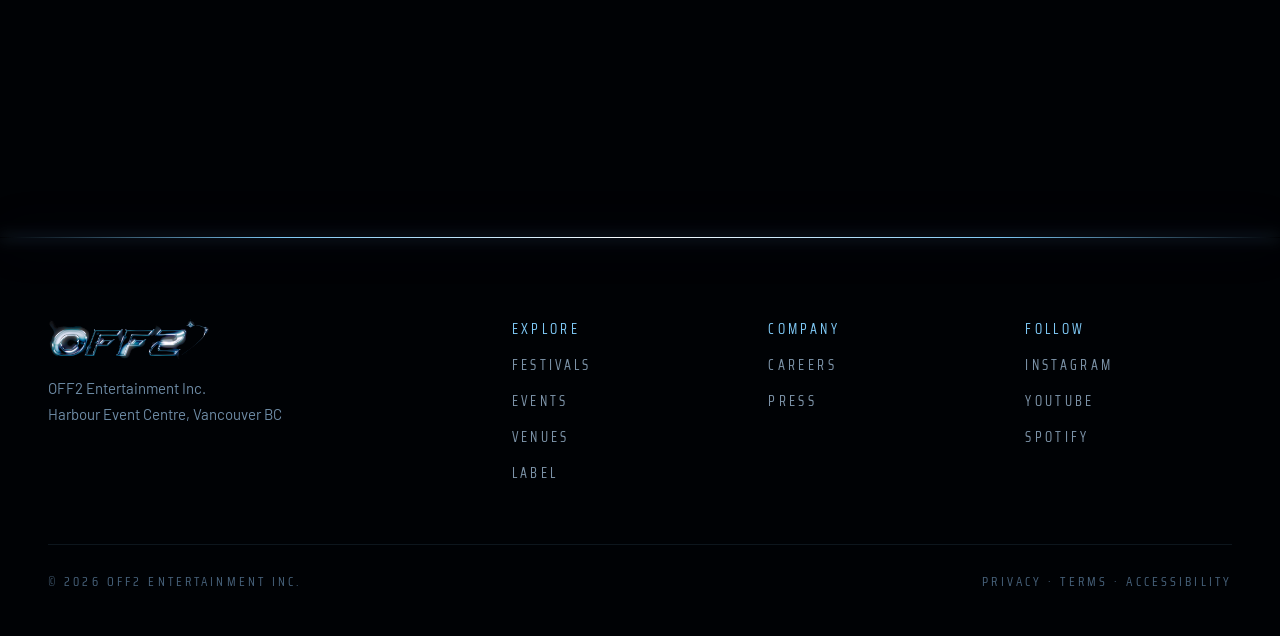
==== commit d5035361: "Sync Harbour events from Tixr" ====
--- a/index.html
+++ b/index.html
@@ -174,33 +174,6 @@
       </div>
       <div class="rail" data-reveal>
         <!-- AUTO:harbour-events start — generated by tools/sync-events.py, do not edit by hand -->
-        <a href="https://tixr.com/e/202362" class="card" target="_blank" rel="noopener noreferrer">
-            <div class="card__media"><div class="img-slot is-filled"><img src="images/events/tixr-202362.jpg" alt="WILL SPARKS — Harbour Event Centre, Sat 21 Nov" loading="lazy"></div></div>
-            <div class="card__body">
-              <div class="card__date">Sat 21 Nov</div>
-              <div class="card__name">WILL SPARKS</div>
-              <div class="card__row"><span>19+</span><span>Doors 22:00</span></div>
-              <div class="card__tickets">Tickets →</div>
-            </div>
-          </a>
-        <a href="https://tixr.com/e/208325" class="card" target="_blank" rel="noopener noreferrer">
-            <div class="card__media"><div class="img-slot is-filled"><img src="images/events/tixr-208325.jpg" alt="Yamagucci — Harbour Event Centre · Halo, Sat 21 Nov" loading="lazy"></div></div>
-            <div class="card__body">
-              <div class="card__date">Sat 21 Nov</div>
-              <div class="card__name">Yamagucci</div>
-              <div class="card__row"><span>19+</span><span>Doors 22:00</span></div>
-              <div class="card__tickets">Tickets →</div>
-            </div>
-          </a>
-        <a href="https://tixr.com/e/205606" class="card" target="_blank" rel="noopener noreferrer">
-            <div class="card__media"><div class="img-slot is-filled"><img src="images/events/tixr-205606.jpg" alt="KING - Live in Vancouver — Harbour Event Centre, Sun 22 Nov" loading="lazy"></div></div>
-            <div class="card__body">
-              <div class="card__date">Sun 22 Nov</div>
-              <div class="card__name">KING - Live in Vancouver</div>
-              <div class="card__row"><span>19+</span><span>Doors 18:00</span></div>
-              <div class="card__tickets">Tickets →</div>
-            </div>
-          </a>
         <a href="https://tixr.com/e/204102" class="card" target="_blank" rel="noopener noreferrer">
             <div class="card__media"><div class="img-slot is-filled"><img src="images/events/tixr-204102.jpg" alt="INZO - Local Void Takeover — Harbour Event Centre · Blueprint, Fri 27 Nov" loading="lazy"></div></div>
             <div class="card__body">
@@ -225,6 +198,33 @@
               <div class="card__date">Sat 05 Dec</div>
               <div class="card__name">Emo Orchestra with The Spill Canvas - An Evening of Emo</div>
               <div class="card__row"><span>19+</span><span>Doors 18:00</span></div>
+              <div class="card__tickets">Tickets →</div>
+            </div>
+          </a>
+        <a href="https://tixr.com/e/202363" class="card" target="_blank" rel="noopener noreferrer">
+            <div class="card__media"><div class="img-slot is-filled"><img src="images/events/tixr-202363.jpg" alt="VIRTUAL RIOT &amp; BLANKE: FAR FROM HOME — Harbour Event Centre, Sat 05 Dec" loading="lazy"></div></div>
+            <div class="card__body">
+              <div class="card__date">Sat 05 Dec</div>
+              <div class="card__name">VIRTUAL RIOT &amp; BLANKE: FAR FROM HOME</div>
+              <div class="card__row"><span>19+</span><span>Doors 22:00</span></div>
+              <div class="card__tickets">Tickets →</div>
+            </div>
+          </a>
+        <a href="https://tixr.com/e/211056" class="card" target="_blank" rel="noopener noreferrer">
+            <div class="card__media"><div class="img-slot is-filled"><img src="images/events/tixr-211056.jpg" alt="James Hype — Harbour Event Centre, Fri 11 Dec" loading="lazy"></div></div>
+            <div class="card__body">
+              <div class="card__date">Fri 11 Dec</div>
+              <div class="card__name">James Hype</div>
+              <div class="card__row"><span>19+</span><span>Doors 22:00</span></div>
+              <div class="card__tickets">Tickets →</div>
+            </div>
+          </a>
+        <a href="https://tixr.com/e/202364" class="card" target="_blank" rel="noopener noreferrer">
+            <div class="card__media"><div class="img-slot is-filled"><img src="images/events/tixr-202364.jpg" alt="ALEX WANN — Harbour Event Centre, Fri 11 Dec" loading="lazy"></div></div>
+            <div class="card__body">
+              <div class="card__date">Fri 11 Dec</div>
+              <div class="card__name">ALEX WANN</div>
+              <div class="card__row"><span>19+</span><span>Doors 22:00</span></div>
               <div class="card__tickets">Tickets →</div>
             </div>
           </a>
